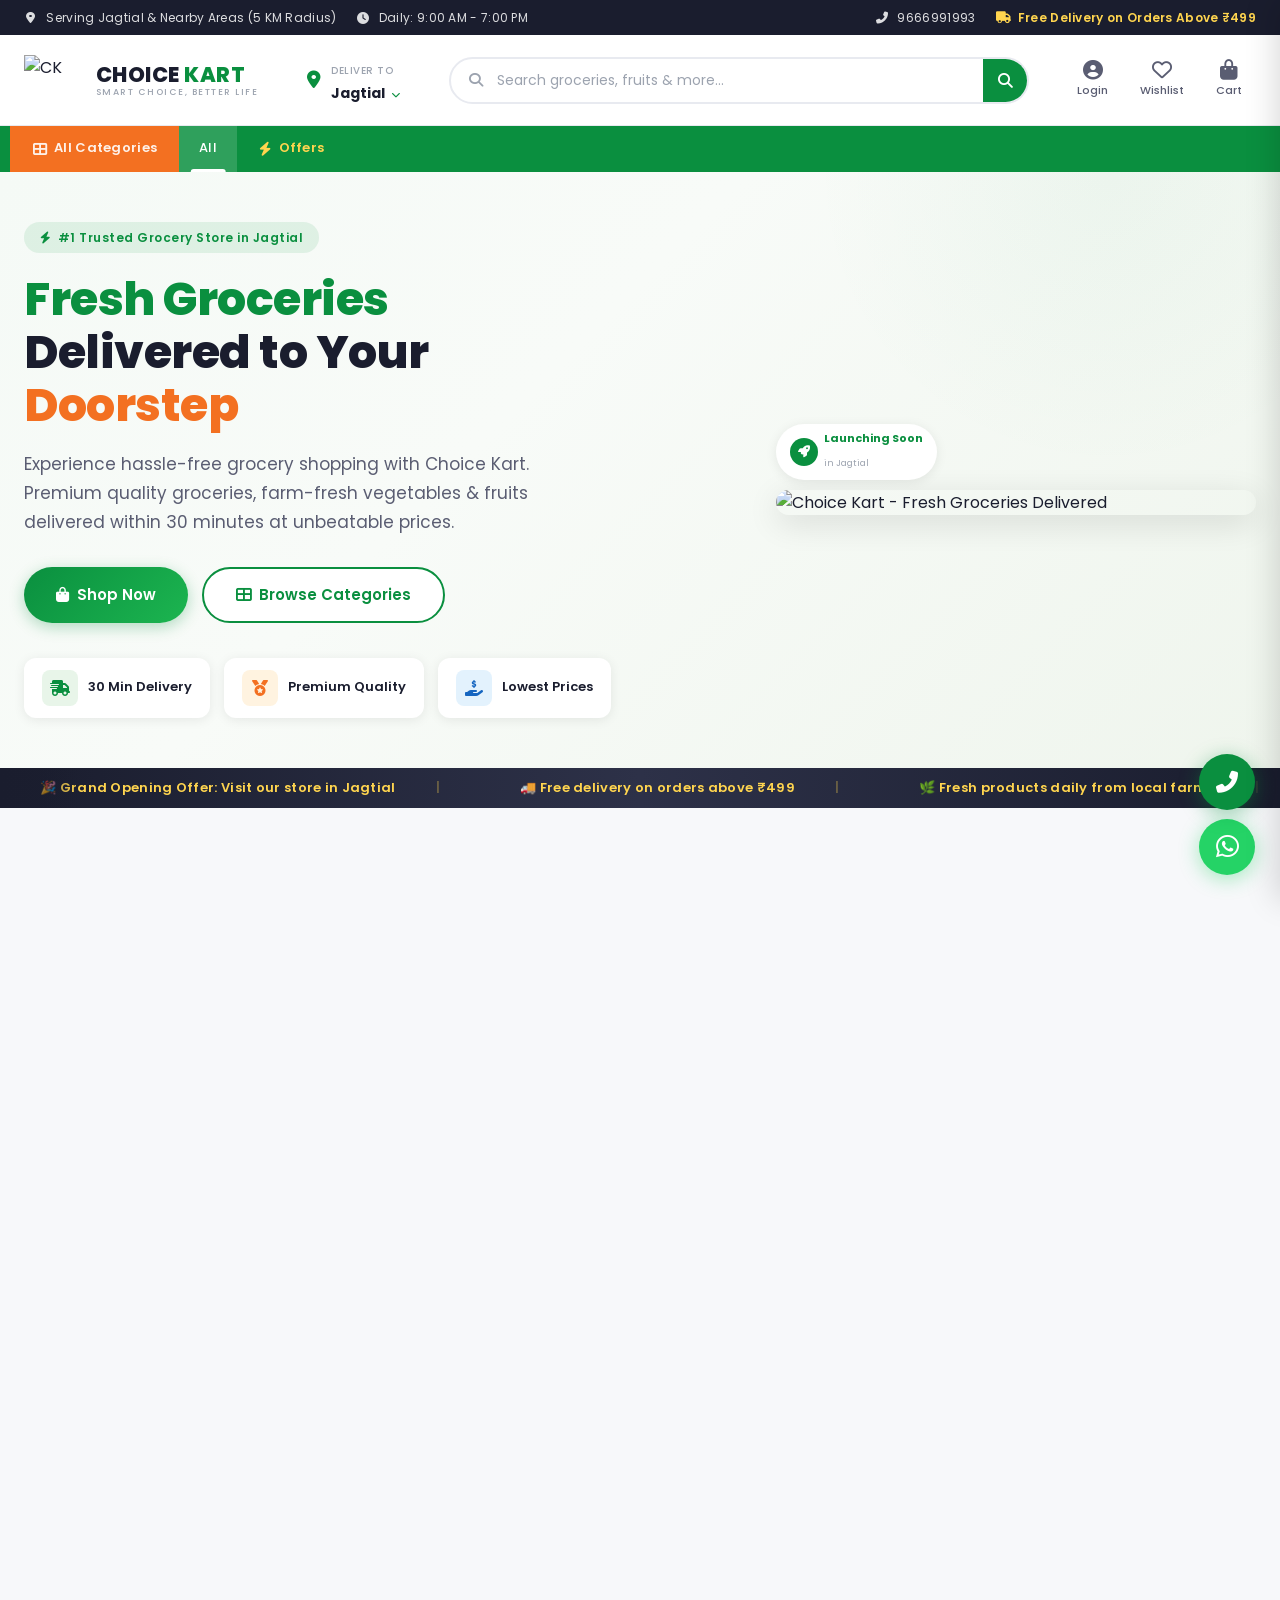
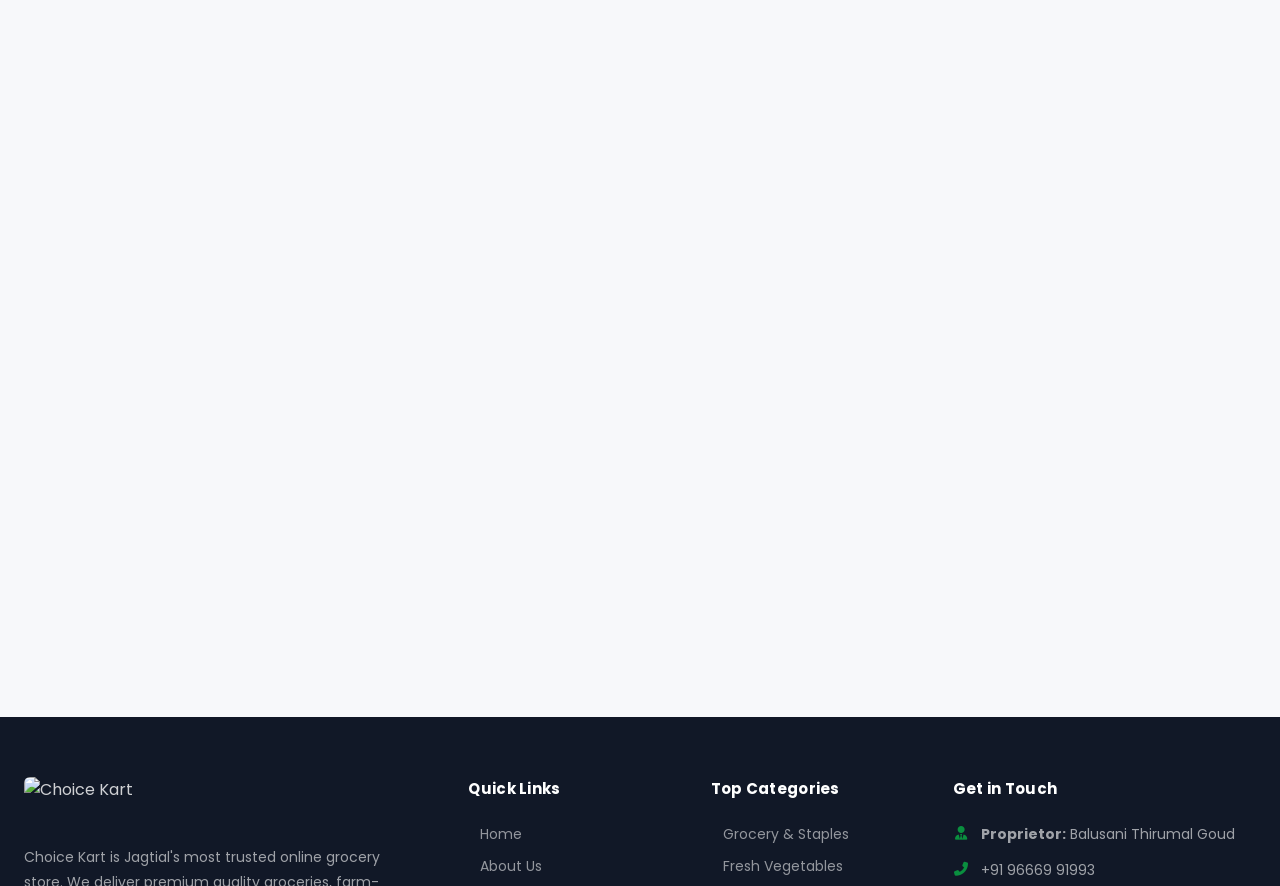
==== index.html @ 6415f3f5 "Add admin dashboard, Supabase backend, and POS billing system - Admin dashboard with login, product/" ====
<!DOCTYPE html>
<html lang="en">
<head>
    <meta charset="UTF-8">
    <meta name="viewport" content="width=device-width, initial-scale=1.0">
    <meta name="description" content="Choice Kart - Your trusted online grocery store in Jagtial. Fresh vegetables, fruits & groceries delivered to your doorstep within 30 minutes. Smart Choice, Better Life.">
    <meta name="keywords" content="Choice Kart, Jagtial grocery delivery, online grocery Jagtial, fresh vegetables Jagtial, fresh fruits delivery, doorstep grocery delivery Telangana">
    <meta name="author" content="Choice Kart - Balusani Thirumal Goud">

    <!-- Open Graph -->
    <meta property="og:title" content="Choice Kart - Smart Choice, Better Life">
    <meta property="og:description" content="Fresh groceries, vegetables & fruits delivered to your doorstep in Jagtial. Best prices guaranteed.">
    <meta property="og:image" content="assets/images/logo.jpeg">
    <meta property="og:type" content="website">

    <title>Choice Kart - Smart Choice, Better Life | Fresh Grocery Delivery in Jagtial</title>

    <!-- Favicon -->
    <link rel="icon" type="image/jpeg" href="assets/images/logo.jpeg">

    <!-- Preconnect for performance -->
    <link rel="preconnect" href="https://fonts.googleapis.com">
    <link rel="preconnect" href="https://fonts.gstatic.com" crossorigin>
    <link rel="preconnect" href="https://cdnjs.cloudflare.com" crossorigin>

    <!-- Font Awesome -->
    <link rel="stylesheet" href="https://cdnjs.cloudflare.com/ajax/libs/font-awesome/6.5.1/css/all.min.css">

    <!-- Google Fonts with font-display swap -->
    <link href="https://fonts.googleapis.com/css2?family=Poppins:wght@300;400;500;600;700;800;900&display=swap" rel="stylesheet">

    <!-- Stylesheet -->
    <link rel="stylesheet" href="css/style.css">
</head>
<body>

    <!-- ===== TOP BAR ===== -->
    <div class="top-bar">
        <div class="container">
            <div class="top-bar-left">
                <span><i class="fas fa-map-marker-alt"></i> Serving Jagtial &amp; Nearby Areas (5 KM Radius)</span>
                <span><i class="fas fa-clock"></i> Daily: 9:00 AM - 7:00 PM</span>
            </div>
            <div class="top-bar-right">
                <a href="tel:9666991993"><i class="fas fa-phone-alt"></i> 9666991993</a>
                <span class="highlight"><i class="fas fa-truck"></i> Free Delivery on Orders Above &#8377;499</span>
            </div>
        </div>
    </div>

    <!-- ===== HEADER ===== -->
    <header class="header">
        <div class="container">
            <a href="index.html" class="logo">
                <img src="assets/images/ck-icon.png" alt="CK" class="ck-icon">
            </a>

            <a href="index.html" class="brand-text">
                <span class="bt-name"><span class="bt-choice">CHOICE</span> <span class="bt-kart">KART</span></span>
                <span class="bt-tag">Smart Choice, Better Life</span>
            </a>

            <div class="deliver-to">
                <i class="fas fa-map-marker-alt"></i>
                <div class="deliver-to-text">
                    <small>Deliver to</small>
                    <strong>Jagtial <i class="fas fa-chevron-down" style="font-size:9px; margin-left:3px;"></i></strong>
                </div>
            </div>

            <form class="search-bar" id="search-form">
                <i class="fas fa-search search-icon-left"></i>
                <input type="text" id="search-input" placeholder="Search groceries, fruits & more...">
                <button type="submit"><i class="fas fa-search"></i></button>
            </form>

            <div class="header-actions">
                <button class="mobile-menu-btn" id="mobile-menu-btn">
                    <i class="fas fa-bars"></i>
                </button>
                <a href="#" class="header-action" onclick="openLoginModal(); return false;">
                    <i class="fas fa-user-circle"></i>
                    <span>Login</span>
                </a>
                <a href="#" class="header-action" onclick="showToast('Wishlist feature coming soon! Stay tuned.'); return false;">
                    <i class="far fa-heart"></i>
                    <span>Wishlist</span>
                </a>
                <a href="#" class="header-action" onclick="openCart(); return false;">
                    <i class="fas fa-shopping-bag"></i>
                    <span class="badge cart-badge" style="display:none;">0</span>
                    <span>Cart</span>
                </a>
            </div>
        </div>
    </header>

    <!-- ===== CATEGORY NAV ===== -->
    <nav class="category-nav">
        <div class="container" id="category-nav-container">
            <a href="#" class="all-categories"><i class="fas fa-th-large"></i> All Categories</a>
            <a href="#" class="active" onclick="filterByCategory('all', this); return false;">All</a>
            <!-- Categories loaded dynamically from Supabase -->
            <a href="#" class="offers-link"><i class="fas fa-bolt"></i> Offers</a>
        </div>
    </nav>

    <!-- ===== HERO BANNER ===== -->
    <section class="hero">
        <div class="container">
            <div class="hero-content">
                <div class="hero-badge">
                    <i class="fas fa-bolt"></i> #1 Trusted Grocery Store in Jagtial
                </div>
                <h1>
                    <span class="text-green">Fresh Groceries</span><br>
                    Delivered to Your<br>
                    <span class="text-orange">Doorstep</span>
                </h1>
                <p>Experience hassle-free grocery shopping with Choice Kart. Premium quality groceries, farm-fresh vegetables &amp; fruits delivered within 30 minutes at unbeatable prices.</p>
                <div class="hero-buttons">
                    <a href="#products-section" class="btn-primary">
                        <i class="fas fa-shopping-bag"></i> Shop Now
                    </a>
                    <a href="#categories-section" class="btn-outline">
                        <i class="fas fa-th-large"></i> Browse Categories
                    </a>
                </div>
                <div class="hero-features">
                    <div class="hero-feature">
                        <div class="feature-icon green"><i class="fas fa-shipping-fast"></i></div>
                        <span>30 Min Delivery</span>
                    </div>
                    <div class="hero-feature">
                        <div class="feature-icon orange"><i class="fas fa-medal"></i></div>
                        <span>Premium Quality</span>
                    </div>
                    <div class="hero-feature">
                        <div class="feature-icon blue"><i class="fas fa-hand-holding-usd"></i></div>
                        <span>Lowest Prices</span>
                    </div>
                </div>
            </div>
            <div class="hero-image">
                <div class="hero-stats">
                    <div class="stat-icon"><i class="fas fa-rocket"></i></div>
                    <div class="stat-text">
                        <strong>Launching Soon</strong>
                        <small>in Jagtial</small>
                    </div>
                </div>
                <img src="assets/images/logo.jpeg" alt="Choice Kart - Fresh Groceries Delivered" loading="lazy" decoding="async">
            </div>
        </div>
    </section>

    <!-- ===== PROMOTIONAL TICKER ===== -->
    <div class="promo-ticker">
        <div class="ticker-content">
            <span>&#127881; Grand Opening Offer: Visit our store in Jagtial</span>
            <span>&#128666; Free delivery on orders above &#8377;499</span>
            <span>&#127807; Fresh products daily from local farms</span>
            <span>&#9889; 30-minute express delivery in Jagtial</span>
            <span>&#127881; Grand Opening Offer: Visit our store in Jagtial</span>
            <span>&#128666; Free delivery on orders above &#8377;499</span>
            <span>&#127807; Fresh products daily from local farms</span>
            <span>&#9889; 30-minute express delivery in Jagtial</span>
        </div>
    </div>

    <!-- ===== TRUST BADGES / STATS ===== -->
    <section class="trust-section fade-in-up">
        <div class="container">
            <div class="trust-badges-grid">
                <div class="trust-badge">
                    <div class="trust-icon green"><i class="fas fa-boxes"></i></div>
                    <div class="counter-value" data-target="1000">0</div>
                    <div class="counter-label">Products Available</div>
                </div>
                <div class="trust-badge">
                    <div class="trust-icon blue"><i class="fas fa-shipping-fast"></i></div>
                    <div class="counter-value" data-target="30" data-suffix=" Min">0</div>
                    <div class="counter-label">Same Day Delivery</div>
                </div>
                <div class="trust-badge">
                    <div class="trust-icon purple"><i class="fas fa-certificate"></i></div>
                    <div class="counter-value" data-target="100" data-suffix="%">0</div>
                    <div class="counter-label">Fresh Guarantee</div>
                </div>
            </div>
        </div>
    </section>

    <!-- ===== OFFERS SECTION ===== -->
    <section class="section fade-in-up">
        <div class="container">
            <div class="section-header">
                <h2><i class="fas fa-fire" style="color:#E53935;"></i> Exclusive Deals &amp; Offers</h2>
                <a href="#" class="view-all">View All Offers <i class="fas fa-arrow-right"></i></a>
            </div>
            <div class="offers-grid">
                <div class="offer-card mega">
                    <span class="offer-label">Limited Time</span>
                    <h3>Mega Sunday Special</h3>
                    <p>Every unit only &#8377;2 on selected fruits &amp; vegetables</p>
                    <div class="offer-value">FLAT &#8377;200 OFF</div>
                    <a href="#" class="offer-btn"><i class="fas fa-shopping-bag"></i> Shop Now</a>
                </div>
                <div class="offer-card savings">
                    <span class="offer-label">Savings Offer</span>
                    <h3>Shop Above &#8377;2,000</h3>
                    <p>Get &#8377;150 instant discount + up to &#8377;100 cashback</p>
                    <div class="offer-value">&#8377;150 OFF</div>
                    <a href="#" class="offer-btn"><i class="fas fa-tag"></i> Use Code: CK150</a>
                </div>
                <div class="offer-card delivery">
                    <span class="offer-label">Free Delivery</span>
                    <h3>Free Doorstep Delivery</h3>
                    <p>On all orders above &#8377;499 within Jagtial city limits</p>
                    <div class="offer-value">&#8377;0 Delivery</div>
                    <a href="#" class="offer-btn"><i class="fas fa-truck"></i> Order Now</a>
                </div>
            </div>
        </div>
    </section>

    <!-- ===== SHOP BY CATEGORY ===== -->
    <section class="section section-white fade-in-up" id="categories-section">
        <div class="container">
            <div class="section-header">
                <h2>Shop by Category</h2>
                <a href="#" class="view-all">View All <i class="fas fa-arrow-right"></i></a>
            </div>
            <div class="categories-grid" id="categories-grid">
                <!-- Categories loaded dynamically from Supabase -->
                <div class="skeleton-card"><div class="skeleton-img"></div><div class="skeleton-line w60"></div></div>
                <div class="skeleton-card"><div class="skeleton-img"></div><div class="skeleton-line w60"></div></div>
                <div class="skeleton-card"><div class="skeleton-img"></div><div class="skeleton-line w60"></div></div>
                <div class="skeleton-card"><div class="skeleton-img"></div><div class="skeleton-line w60"></div></div>
            </div>
        </div>
    </section>

    <!-- ===== PRODUCTS SECTION ===== -->
    <section class="section fade-in-up" id="products-section">
        <div class="container">
            <div class="section-header">
                <h2><i class="fas fa-star" style="color:#FFB300;"></i> Bestsellers &amp; Popular Products</h2>
                <a href="#" class="view-all">View All Products <i class="fas fa-arrow-right"></i></a>
            </div>
            <div class="products-grid" id="products-grid">
                <!-- Loading skeleton shown until JS renders products -->
                <div class="skeleton-card"><div class="skeleton-img"></div><div class="skeleton-line w80"></div><div class="skeleton-line w60"></div><div class="skeleton-line w40"></div><div class="skeleton-btn"></div></div>
                <div class="skeleton-card"><div class="skeleton-img"></div><div class="skeleton-line w80"></div><div class="skeleton-line w60"></div><div class="skeleton-line w40"></div><div class="skeleton-btn"></div></div>
                <div class="skeleton-card"><div class="skeleton-img"></div><div class="skeleton-line w80"></div><div class="skeleton-line w60"></div><div class="skeleton-line w40"></div><div class="skeleton-btn"></div></div>
                <div class="skeleton-card"><div class="skeleton-img"></div><div class="skeleton-line w80"></div><div class="skeleton-line w60"></div><div class="skeleton-line w40"></div><div class="skeleton-btn"></div></div>
                <div class="skeleton-card"><div class="skeleton-img"></div><div class="skeleton-line w80"></div><div class="skeleton-line w60"></div><div class="skeleton-line w40"></div><div class="skeleton-btn"></div></div>
            </div>
        </div>
    </section>

    <!-- ===== WHY CHOOSE US ===== -->
    <section class="section section-white fade-in-up">
        <div class="container">
            <div class="section-header">
                <h2>Why Choose Choice Kart</h2>
            </div>
            <div class="why-us-grid">
                <div class="why-us-card">
                    <div class="why-us-icon green"><i class="fas fa-shopping-cart"></i></div>
                    <h4>Wide Product Range</h4>
                    <p>From daily essentials to premium groceries, find everything you need under one roof. 500+ products across 7 categories.</p>
                </div>
                <div class="why-us-card">
                    <div class="why-us-icon orange"><i class="fas fa-tags"></i></div>
                    <h4>Unbeatable Prices</h4>
                    <p>We guarantee the lowest prices in Jagtial. Save up to 30% compared to local stores with our exclusive daily offers.</p>
                </div>
                <div class="why-us-card">
                    <div class="why-us-icon blue"><i class="fas fa-shield-alt"></i></div>
                    <h4>Freshness Guaranteed</h4>
                    <p>Every product is handpicked and quality-checked. We source directly from farms ensuring maximum freshness.</p>
                </div>
                <div class="why-us-card">
                    <div class="why-us-icon purple"><i class="fas fa-shipping-fast"></i></div>
                    <h4>Express Delivery</h4>
                    <p>Get your groceries delivered within 30 minutes. Reliable doorstep delivery across Jagtial within 5 KM radius.</p>
                </div>
            </div>
        </div>
    </section>

    <!-- ===== TRUSTED BRANDS ===== -->
    <section class="brands-section fade-in-up">
        <div class="container">
            <div class="section-header">
                <h2>Brands You Love &amp; Trust</h2>
            </div>
            <div class="brands-marquee">
                <div class="brands-track">
                    <div class="brand-card"><span class="brand-logo">Aashirvaad</span></div>
                    <div class="brand-card"><span class="brand-logo">Tata</span></div>
                    <div class="brand-card"><span class="brand-logo">Amul</span></div>
                    <div class="brand-card"><span class="brand-logo">Fortune</span></div>
                    <div class="brand-card"><span class="brand-logo">India Gate</span></div>
                    <div class="brand-card"><span class="brand-logo">MDH</span></div>
                    <div class="brand-card"><span class="brand-logo">Everest</span></div>
                    <div class="brand-card"><span class="brand-logo">Surf Excel</span></div>
                    <div class="brand-card"><span class="brand-logo">Haldiram's</span></div>
                    <div class="brand-card"><span class="brand-logo">Maggi</span></div>
                    <div class="brand-card"><span class="brand-logo">Cadbury</span></div>
                    <div class="brand-card"><span class="brand-logo">Lay's</span></div>
                    <div class="brand-card"><span class="brand-logo">Dabur</span></div>
                    <div class="brand-card"><span class="brand-logo">Britannia</span></div>
                    <div class="brand-card"><span class="brand-logo">Saffola</span></div>
                    <div class="brand-card"><span class="brand-logo">Nescafe</span></div>
                    <div class="brand-card"><span class="brand-logo">Bru</span></div>
                    <div class="brand-card"><span class="brand-logo">Vim</span></div>
                    <div class="brand-card"><span class="brand-logo">Heritage</span></div>
                    <div class="brand-card"><span class="brand-logo">Kurkure</span></div>
                    <div class="brand-card"><span class="brand-logo">Coca-Cola</span></div>
                    <div class="brand-card"><span class="brand-logo">Pepsi</span></div>
                    <div class="brand-card"><span class="brand-logo">Bournvita</span></div>
                    <div class="brand-card"><span class="brand-logo">Horlicks</span></div>
                    <div class="brand-card"><span class="brand-logo">Rajdhani</span></div>
                    <div class="brand-card"><span class="brand-logo">Dettol</span></div>
                    <div class="brand-card"><span class="brand-logo">Colgate</span></div>
                    <div class="brand-card"><span class="brand-logo">Harpic</span></div>
                    <div class="brand-card"><span class="brand-logo">Patanjali</span></div>
                    <div class="brand-card"><span class="brand-logo">Kissan</span></div>
                    <!-- Duplicate for seamless scroll -->
                    <div class="brand-card"><span class="brand-logo">Aashirvaad</span></div>
                    <div class="brand-card"><span class="brand-logo">Tata</span></div>
                    <div class="brand-card"><span class="brand-logo">Amul</span></div>
                    <div class="brand-card"><span class="brand-logo">Fortune</span></div>
                    <div class="brand-card"><span class="brand-logo">India Gate</span></div>
                    <div class="brand-card"><span class="brand-logo">MDH</span></div>
                    <div class="brand-card"><span class="brand-logo">Everest</span></div>
                    <div class="brand-card"><span class="brand-logo">Surf Excel</span></div>
                    <div class="brand-card"><span class="brand-logo">Haldiram's</span></div>
                    <div class="brand-card"><span class="brand-logo">Maggi</span></div>
                    <div class="brand-card"><span class="brand-logo">Cadbury</span></div>
                    <div class="brand-card"><span class="brand-logo">Lay's</span></div>
                    <div class="brand-card"><span class="brand-logo">Dabur</span></div>
                    <div class="brand-card"><span class="brand-logo">Britannia</span></div>
                    <div class="brand-card"><span class="brand-logo">Saffola</span></div>
                    <div class="brand-card"><span class="brand-logo">Nescafe</span></div>
                    <div class="brand-card"><span class="brand-logo">Bru</span></div>
                    <div class="brand-card"><span class="brand-logo">Vim</span></div>
                    <div class="brand-card"><span class="brand-logo">Heritage</span></div>
                    <div class="brand-card"><span class="brand-logo">Kurkure</span></div>
                </div>
            </div>
        </div>
    </section>

    <!-- ===== DOWNLOAD APP SECTION ===== -->
    <section class="app-section fade-in-up">
        <div class="container">
            <div class="app-content">
                <div class="app-badge">
                    <i class="fas fa-mobile-alt"></i> Mobile App
                </div>
                <h2>The Choice Kart App is Coming Soon</h2>
                <p>We're building something amazing. Get exclusive app-only deals, lightning-fast ordering, real-time delivery tracking, and a seamless grocery shopping experience right from your pocket.</p>
                <ul class="app-features">
                    <li><i class="fas fa-check-circle"></i> Exclusive app-only discounts &amp; flash deals</li>
                    <li><i class="fas fa-check-circle"></i> Real-time order tracking with live updates</li>
                    <li><i class="fas fa-check-circle"></i> One-tap reorder from your purchase history</li>
                    <li><i class="fas fa-check-circle"></i> Personalized recommendations just for you</li>
                    <li><i class="fas fa-check-circle"></i> Secure payments with multiple options</li>
                </ul>
                <div class="app-buttons">
                    <div class="app-btn">
                        <i class="fab fa-google-play" style="color:#0A8F3F;"></i>
                        <div class="btn-label">
                            <small>GET IT ON</small>
                            <strong>Google Play</strong>
                        </div>
                        <span class="coming-soon-tag">Coming Soon</span>
                    </div>
                    <div class="app-btn">
                        <i class="fab fa-apple" style="color:#1A1D2E;"></i>
                        <div class="btn-label">
                            <small>Download on the</small>
                            <strong>App Store</strong>
                        </div>
                        <span class="coming-soon-tag">Coming Soon</span>
                    </div>
                </div>
            </div>
            <div class="app-image">
                <!-- Android Phone Mockup -->
                <div class="phone-wrapper">
                    <div class="phone-mockup android">
                        <div class="phone-notch"></div>
                        <div class="phone-screen">
                            <div class="mini-app-header">
                                <img src="assets/images/logo.jpeg" alt="CK" class="mini-logo" loading="lazy" decoding="async">
                                <span>Choice Kart</span>
                            </div>
                            <div class="mini-search"><i class="fas fa-search"></i> Search groceries...</div>
                            <div class="mini-categories">
                                <div class="mini-cat">
                                    <div class="mini-cat-circle"><img src="assets/images/products/flour/aashirvaad-whole-wheat-atta.jpg" alt="" loading="lazy" decoding="async"></div>
                                    <span>Grocery</span>
                                </div>
                                <div class="mini-cat">
                                    <div class="mini-cat-circle"><img src="assets/images/downloads/Fresh Tomato - Hybrid, Organically Grown.jpg" alt="" loading="lazy" decoding="async"></div>
                                    <span>Veggies</span>
                                </div>
                                <div class="mini-cat">
                                    <div class="mini-cat-circle"><img src="assets/images/downloads/Apple - Shimla, Premium.jpg" alt="" loading="lazy" decoding="async"></div>
                                    <span>Fruits</span>
                                </div>
                                <div class="mini-cat">
                                    <div class="mini-cat-circle"><img src="assets/images/downloads/Amul Taaza Toned Fresh Milk.jpg" alt="" loading="lazy" decoding="async"></div>
                                    <span>Dairy</span>
                                </div>
                            </div>
                            <div class="mini-banner">
                                <h4>Fresh Groceries Delivered!</h4>
                                <p>30 min delivery in Jagtial</p>
                            </div>
                            <div class="mini-products">
                                <div class="mini-product">
                                    <div class="mini-product-img"><img src="assets/images/downloads/India Gate Basmati Rice - Super.jpg" alt="" loading="lazy" decoding="async"></div>
                                    <div class="mini-product-name">Basmati Rice</div>
                                    <div class="mini-product-price">&#8377;899</div>
                                    <div class="mini-product-btn">Add</div>
                                </div>
                                <div class="mini-product">
                                    <div class="mini-product-img"><img src="assets/images/downloads/Fortune Sunlite Refined Sunflower Oil.jpg" alt="" loading="lazy" decoding="async"></div>
                                    <div class="mini-product-name">Sunflower Oil</div>
                                    <div class="mini-product-price">&#8377;176</div>
                                    <div class="mini-product-btn">Add</div>
                                </div>
                                <div class="mini-product">
                                    <div class="mini-product-img"><img src="assets/images/downloads/Tata Salt - Iodised.jpg" alt="" loading="lazy" decoding="async"></div>
                                    <div class="mini-product-name">Tata Salt</div>
                                    <div class="mini-product-price">&#8377;20</div>
                                    <div class="mini-product-btn">Add</div>
                                </div>
                                <div class="mini-product">
                                    <div class="mini-product-img"><img src="assets/images/downloads/Fresh Banana - Robusta.jpg" alt="" loading="lazy" decoding="async"></div>
                                    <div class="mini-product-name">Fresh Banana</div>
                                    <div class="mini-product-price">&#8377;49</div>
                                    <div class="mini-product-btn">Add</div>
                                </div>
                            </div>
                            <div class="mini-bottom-bar">
                                <i class="fas fa-home active-icon"></i>
                                <i class="fas fa-th-large"></i>
                                <i class="fas fa-shopping-cart"></i>
                                <i class="fas fa-heart"></i>
                                <i class="fas fa-user"></i>
                            </div>
                        </div>
                    </div>
                    <div class="phone-label"><i class="fab fa-android"></i> Android</div>
                </div>

                <!-- iOS Phone Mockup -->
                <div class="phone-wrapper">
                    <div class="phone-mockup ios">
                        <div class="phone-notch dynamic-island"></div>
                        <div class="phone-screen">
                            <div class="mini-app-header" style="padding-top:32px;">
                                <img src="assets/images/logo.jpeg" alt="CK" class="mini-logo" loading="lazy" decoding="async">
                                <span>Choice Kart</span>
                            </div>
                            <div class="mini-search"><i class="fas fa-search"></i> Search for atta, dal...</div>
                            <div class="mini-banner" style="background: linear-gradient(135deg, #FFF3E0, #FFE0B2);">
                                <h4 style="color: #E65100;">Mega Sunday Offer!</h4>
                                <p>Flat &#8377;200 OFF on first order</p>
                            </div>
                            <div class="mini-categories">
                                <div class="mini-cat">
                                    <div class="mini-cat-circle"><img src="assets/images/downloads/Amul Pasteurised Butter.jpg" alt="" loading="lazy" decoding="async"></div>
                                    <span>Dairy</span>
                                </div>
                                <div class="mini-cat">
                                    <div class="mini-cat-circle"><img src="assets/images/downloads/Lay's Potato Chips - Classic Salted.jpg" alt="" loading="lazy" decoding="async"></div>
                                    <span>Snacks</span>
                                </div>
                                <div class="mini-cat">
                                    <div class="mini-cat-circle"><img src="assets/images/downloads/Bru Instant Coffee.jpg" alt="" loading="lazy" decoding="async"></div>
                                    <span>Drinks</span>
                                </div>
                                <div class="mini-cat">
                                    <div class="mini-cat-circle"><img src="assets/images/downloads/Surf Excel Matic Top Load Detergent.jpg" alt="" loading="lazy" decoding="async"></div>
                                    <span>Home</span>
                                </div>
                            </div>
                            <div class="mini-products">
                                <div class="mini-product">
                                    <div class="mini-product-img"><img src="assets/images/downloads/Amul Pasteurised Butter.jpg" alt="" loading="lazy" decoding="async"></div>
                                    <div class="mini-product-name">Amul Butter</div>
                                    <div class="mini-product-price">&#8377;56</div>
                                    <div class="mini-product-btn">Add</div>
                                </div>
                                <div class="mini-product">
                                    <div class="mini-product-img"><img src="assets/images/downloads/Tata Tea Premium - Rich & Aromatic.jpg" alt="" loading="lazy" decoding="async"></div>
                                    <div class="mini-product-name">Tata Tea</div>
                                    <div class="mini-product-price">&#8377;129</div>
                                    <div class="mini-product-btn">Add</div>
                                </div>
                                <div class="mini-product">
                                    <div class="mini-product-img"><img src="assets/images/downloads/Pomegranate - Fresh & Juicy.jpg" alt="" loading="lazy" decoding="async"></div>
                                    <div class="mini-product-name">Pomegranate</div>
                                    <div class="mini-product-price">&#8377;160</div>
                                    <div class="mini-product-btn">Add</div>
                                </div>
                                <div class="mini-product">
                                    <div class="mini-product-img"><img src="assets/images/downloads/Vim Dishwash Liquid Gel - Lemon.jpg" alt="" loading="lazy" decoding="async"></div>
                                    <div class="mini-product-name">Vim Liquid</div>
                                    <div class="mini-product-price">&#8377;95</div>
                                    <div class="mini-product-btn">Add</div>
                                </div>
                            </div>
                            <div class="mini-bottom-bar">
                                <i class="fas fa-home active-icon"></i>
                                <i class="fas fa-th-large"></i>
                                <i class="fas fa-shopping-bag"></i>
                                <i class="far fa-heart"></i>
                                <i class="fas fa-user-circle"></i>
                            </div>
                        </div>
                    </div>
                    <div class="phone-label"><i class="fab fa-apple"></i> iOS</div>
                </div>
            </div>
        </div>
    </section>

    <!-- ===== FOOTER ===== -->
    <footer class="footer">
        <div class="container">
            <div class="footer-grid">
                <!-- About -->
                <div class="footer-about">
                    <img src="assets/images/logo.jpeg" alt="Choice Kart" loading="lazy" decoding="async">
                    <p>Choice Kart is Jagtial's most trusted online grocery store. We deliver premium quality groceries, farm-fresh vegetables, and seasonal fruits at the most affordable prices with lightning-fast doorstep delivery.</p>
                    <p class="tagline">Smart Choice, Better Life &trade;</p>
                    <div class="footer-social">
                        <a href="#" title="Facebook"><i class="fab fa-facebook-f"></i></a>
                        <a href="#" title="Instagram"><i class="fab fa-instagram"></i></a>
                        <a href="#" title="YouTube"><i class="fab fa-youtube"></i></a>
                        <a href="https://wa.me/919666991993" title="WhatsApp"><i class="fab fa-whatsapp"></i></a>
                        <a href="#" title="Twitter"><i class="fab fa-x-twitter"></i></a>
                    </div>
                </div>

                <!-- Quick Links -->
                <div>
                    <h4>Quick Links</h4>
                    <ul class="footer-links">
                        <li><a href="#">Home</a></li>
                        <li><a href="#">About Us</a></li>
                        <li><a href="#">All Products</a></li>
                        <li><a href="#">Today's Offers</a></li>
                        <li><a href="#">Contact Us</a></li>
                        <li><a href="#">Privacy Policy</a></li>
                        <li><a href="#">Terms &amp; Conditions</a></li>
                    </ul>
                </div>

                <!-- Categories -->
                <div>
                    <h4>Top Categories</h4>
                    <ul class="footer-links">
                        <li><a href="#">Grocery &amp; Staples</a></li>
                        <li><a href="#">Fresh Vegetables</a></li>
                        <li><a href="#">Fresh Fruits</a></li>
                        <li><a href="#">Dairy Products</a></li>
                        <li><a href="#">Snacks &amp; Munchies</a></li>
                        <li><a href="#">Tea, Coffee &amp; Beverages</a></li>
                        <li><a href="#">Household Essentials</a></li>
                    </ul>
                </div>

                <!-- Contact -->
                <div>
                    <h4>Get in Touch</h4>
                    <ul class="footer-contact">
                        <li>
                            <i class="fas fa-user-tie"></i>
                            <span><strong>Proprietor:</strong> Balusani Thirumal Goud</span>
                        </li>
                        <li>
                            <i class="fas fa-phone-alt"></i>
                            <span><a href="tel:9666991993" style="color:rgba(255,255,255,0.6);">+91 96669 91993</a></span>
                        </li>
                        <li>
                            <i class="fas fa-map-marker-alt"></i>
                            <span>Jagtial, Telangana 505327, India</span>
                        </li>
                        <li>
                            <i class="fas fa-clock"></i>
                            <span>Delivery Hours: 9:00 AM - 7:00 PM (Daily)</span>
                        </li>
                        <li>
                            <i class="fas fa-route"></i>
                            <span>Delivery Coverage: 0 - 5 KM Radius</span>
                        </li>
                    </ul>
                    <h4 style="margin-top:20px;">We Accept</h4>
                    <div class="payment-methods">
                        <span class="payment-chip"><i class="fas fa-mobile-alt"></i> UPI</span>
                        <span class="payment-chip">PhonePe</span>
                        <span class="payment-chip">Google Pay</span>
                        <span class="payment-chip">Paytm</span>
                        <span class="payment-chip"><i class="fas fa-credit-card"></i> Cards</span>
                        <span class="payment-chip"><i class="fas fa-money-bill-wave"></i> COD</span>
                    </div>
                </div>
            </div>

            <!-- Footer Bottom -->
            <div class="footer-bottom">
                <p>&copy; 2026 Choice Kart. All Rights Reserved. | Your Trust, Our Promise.</p>
                <div class="footer-bottom-links">
                    <a href="#">Privacy Policy</a>
                    <a href="#">Terms of Service</a>
                    <a href="#">Refund Policy</a>
                </div>
            </div>
        </div>
    </footer>

    <!-- ===== CART SIDEBAR ===== -->
    <div class="cart-overlay" id="cart-overlay"></div>
    <div class="cart-sidebar" id="cart-sidebar">
        <div class="cart-header">
            <h3><i class="fas fa-shopping-bag"></i> My Cart (<span class="cart-badge" id="cart-count">0</span> items)</h3>
            <button class="cart-close" onclick="closeCart()">&times;</button>
        </div>
        <div class="cart-items" id="cart-items"></div>
        <div class="cart-empty" id="cart-empty">
            <i class="fas fa-shopping-bag"></i>
            <p style="font-weight:600; color:#5A5D72; font-size:17px; margin-bottom:6px;">Your cart is empty</p>
            <p style="font-size:13px; color:#9CA3AF; margin-bottom:20px;">Browse our fresh groceries and add your favorite items.</p>
            <button class="cart-empty-btn continue-btn" onclick="closeCart(); document.getElementById('products-section').scrollIntoView({behavior:'smooth'});">
                <i class="fas fa-shopping-basket"></i> Continue Shopping
            </button>
            <button class="cart-empty-btn bestseller-btn" onclick="closeCart(); document.getElementById('products-section').scrollIntoView({behavior:'smooth'});">
                <i class="fas fa-star"></i> View Best Sellers
            </button>
            <div class="cart-empty-products" id="cart-empty-products"></div>
        </div>
        <div class="cart-footer" id="cart-footer" style="display:none;">
            <div class="cart-summary">
                <div class="cart-summary-row">
                    <span>Subtotal</span>
                    <span class="cart-total-amount">&#8377;0</span>
                </div>
                <div class="cart-summary-row">
                    <span>You Save</span>
                    <span id="cart-savings" style="color:#0A8F3F; font-weight:600;">&#8377;0</span>
                </div>
                <div class="cart-summary-row">
                    <span>Delivery</span>
                    <span style="color:#0A8F3F; font-weight:600;">FREE</span>
                </div>
                <div class="cart-summary-row total">
                    <span>Total Amount</span>
                    <span class="cart-total-amount">&#8377;0</span>
                </div>
            </div>
            <button class="checkout-btn" onclick="showToast('Checkout coming soon! Contact Choice Kart by Varnika Group Pvt Ltd at 9666991993')">
                <i class="fas fa-lock"></i> Proceed to Checkout
            </button>
        </div>
    </div>

    <!-- ===== FLOATING BUTTONS ===== -->
    <a href="https://wa.me/919666991993?text=Hi%20Choice%20Kart!%20I'd%20like%20to%20place%20an%20order%20for%20grocery%20delivery%20in%20Jagtial." class="whatsapp-float" target="_blank" title="Order on WhatsApp">
        <i class="fab fa-whatsapp"></i>
    </a>
    <a href="tel:9666991993" class="call-float" title="Call Us: 9666991993">
        <i class="fas fa-phone-alt"></i>
    </a>
    <button class="scroll-top" id="scroll-top" title="Back to Top">
        <i class="fas fa-arrow-up"></i>
    </button>

    <!-- ===== LOGIN MODAL ===== -->
    <div class="modal-overlay" id="login-overlay" onclick="closeLoginModal()"></div>
    <div class="login-modal" id="login-modal">
        <button class="modal-close" onclick="closeLoginModal()">&times;</button>
        <div class="modal-logo">
            <img src="assets/images/logo.jpeg" alt="Choice Kart" loading="lazy" decoding="async">
        </div>
        <h3>Welcome to Choice Kart</h3>
        <p class="modal-tagline">Fast, Fresh &amp; Affordable Grocery Shopping</p>
        <p class="modal-subtitle">Login &amp; Account features are launching soon!</p>
        <div class="modal-features">
            <div class="modal-feature">
                <i class="fas fa-mobile-alt"></i>
                <span>OTP Login via Phone</span>
                <span class="coming-tag">Coming Soon</span>
            </div>
            <div class="modal-feature">
                <i class="fas fa-shopping-bag"></i>
                <span>Order History &amp; Tracking</span>
                <span class="coming-tag">Coming Soon</span>
            </div>
            <div class="modal-feature">
                <i class="fas fa-heart"></i>
                <span>Wishlist &amp; Saved Items</span>
                <span class="coming-tag">Coming Soon</span>
            </div>
            <div class="modal-feature">
                <i class="fas fa-gift"></i>
                <span>Rewards &amp; Coupons</span>
                <span class="coming-tag">Coming Soon</span>
            </div>
        </div>
        <div class="modal-divider"><span>Order Now Via</span></div>
        <div class="modal-actions">
            <a href="https://wa.me/919666991993?text=Hi%20Choice%20Kart!%20I'd%20like%20to%20place%20an%20order." class="modal-btn whatsapp-btn" target="_blank">
                <i class="fab fa-whatsapp"></i> WhatsApp Order
            </a>
            <a href="tel:9666991993" class="modal-btn call-btn">
                <i class="fas fa-phone-alt"></i> Call: 9666991993
            </a>
        </div>
        <p class="modal-footer-text">Choice Kart by Varnika Group Pvt Ltd</p>
    </div>

    <!-- Supabase -->
    <script src="https://cdn.jsdelivr.net/npm/@supabase/supabase-js@2/dist/umd/supabase.js"></script>
    <script>
        // CDN exports global `supabase` with createClient — create client as `db`
        const db = supabase.createClient(
            'https://hxfivwycxvjifrznqpqy.supabase.co',
            'eyJhbGciOiJIUzI1NiIsInR5cCI6IkpXVCJ9.eyJpc3MiOiJzdXBhYmFzZSIsInJlZiI6Imh4Zml2d3ljeHZqaWZyem5xcHF5Iiwicm9sZSI6ImFub24iLCJpYXQiOjE3ODUyNTIzMDYsImV4cCI6MjEwMDgyODMwNn0.eYUsyopbxij-ETe3wNa001A1K3fiMIwIUjI-oE-4YcU'
        );
    </script>
    <!-- JavaScript -->
    <script src="js/main.js"></script>

</body>
</html>
---- css/style.css ----
/* ===== RESET & BASE ===== */
* {
    margin: 0;
    padding: 0;
    box-sizing: border-box;
}

:root {
    --primary: #0A8F3F;
    --primary-dark: #067A32;
    --primary-light: #E8F5E9;
    --primary-gradient: linear-gradient(135deg, #0A8F3F 0%, #1CB550 100%);
    --accent: #F37021;
    --accent-dark: #D4601A;
    --accent-light: #FFF3E0;
    --bg: #F7F8FA;
    --bg-white: #FFFFFF;
    --surface: #FFFFFF;
    --text-primary: #1A1D2E;
    --text-secondary: #5A5D72;
    --text-muted: #9CA3AF;
    --border: #E8EAF0;
    --shadow-sm: 0 1px 3px rgba(0,0,0,0.06);
    --shadow: 0 2px 12px rgba(0,0,0,0.08);
    --shadow-md: 0 4px 20px rgba(0,0,0,0.1);
    --shadow-lg: 0 8px 32px rgba(0,0,0,0.12);
    --shadow-hover: 0 8px 30px rgba(0,0,0,0.15);
    --radius: 8px;
    --radius-md: 12px;
    --radius-lg: 16px;
    --radius-xl: 20px;
    --radius-full: 9999px;
    --transition: all 0.3s cubic-bezier(0.4, 0, 0.2, 1);
}

html {
    scroll-behavior: smooth;
    -webkit-tap-highlight-color: transparent;
}

body {
    font-family: 'Poppins', -apple-system, BlinkMacSystemFont, 'Segoe UI', Roboto, sans-serif;
    background: var(--bg);
    color: var(--text-primary);
    line-height: 1.6;
    -webkit-font-smoothing: antialiased;
    overflow-x: hidden;
}

/* Premium: cursor pointer on all clickable elements */
a, button, [onclick], .category-card, .offer-card, .brand-card,
.product-wishlist, .add-to-cart-btn, .qty-controls button,
.header-action, .mobile-menu-btn, .scroll-top, .modal-close,
.cart-close, .cart-empty-btn, .checkout-btn, .app-btn,
.whatsapp-float, .call-float, .modal-btn, .offer-btn,
.cep-add, .deliver-to {
    cursor: pointer;
}

/* Premium: user-select none on buttons and nav */
button, .category-nav a, .btn-primary, .btn-outline,
.add-to-cart-btn, .qty-controls button, .header-action,
.app-btn, .modal-btn, .checkout-btn, .cart-empty-btn,
.offer-btn, .scroll-top, .mobile-menu-btn {
    -webkit-user-select: none;
    -moz-user-select: none;
    -ms-user-select: none;
    user-select: none;
}

/* Premium: Focus styles for accessibility */
.search-bar input:focus {
    outline: none;
}

button:focus-visible,
a:focus-visible,
.search-bar input:focus-visible {
    outline: 2px solid var(--primary);
    outline-offset: 2px;
}

.search-bar:focus-within input {
    outline: none;
}

a {
    text-decoration: none;
    color: inherit;
}

ul { list-style: none; }

img {
    max-width: 100%;
    height: auto;
    display: block;
}

button {
    font-family: inherit;
}

.container {
    max-width: 1320px;
    margin: 0 auto;
    padding: 0 24px;
}

/* ===== TOP BAR ===== */
.top-bar {
    background: var(--text-primary);
    color: rgba(255,255,255,0.85);
    padding: 8px 0;
    font-size: 12px;
    font-weight: 400;
    letter-spacing: 0.3px;
}

.top-bar .container {
    display: flex;
    justify-content: space-between;
    align-items: center;
}

.top-bar-left, .top-bar-right {
    display: flex;
    align-items: center;
    gap: 20px;
}

.top-bar a {
    color: rgba(255,255,255,0.85);
    transition: var(--transition);
}

.top-bar a:hover { color: #fff; }

.top-bar i { margin-right: 5px; }

.top-bar .highlight {
    color: #FFD54F;
    font-weight: 600;
}

/* ===== HEADER ===== */
.header {
    background: var(--bg-white);
    box-shadow: 0 1px 0 var(--border);
    position: sticky;
    top: 0;
    z-index: 1000;
    transition: box-shadow 0.3s;
}

.header.scrolled {
    box-shadow: var(--shadow-md);
}

.header .container {
    display: flex;
    align-items: center;
    justify-content: space-between;
    padding: 12px 24px;
    gap: 24px;
}

.logo {
    flex-shrink: 0;
}

.ck-icon {
    height: 50px;
    width: auto;
}

/* CHOICE KART text */
.brand-text {
    flex-shrink: 0;
    display: flex;
    flex-direction: column;
    line-height: 1.15;
    text-decoration: none;
}

.bt-name {
    font-size: 21px;
    font-weight: 800;
    letter-spacing: 0.5px;
}

.bt-choice { color: #1A1D2E; }
.bt-kart { color: #0A8F3F; }

.bt-tag {
    font-size: 9px;
    color: var(--text-muted);
    letter-spacing: 1.5px;
    text-transform: uppercase;
    font-weight: 500;
}

/* Deliver To */
.deliver-to {
    display: flex;
    align-items: center;
    gap: 10px;
    cursor: pointer;
    padding: 8px 14px;
    border-radius: var(--radius);
    transition: var(--transition);
    flex-shrink: 0;
    border: 1px solid transparent;
}

.deliver-to:hover {
    background: var(--primary-light);
    border-color: var(--border);
}

.deliver-to i {
    font-size: 18px;
    color: var(--primary);
}

.deliver-to-text small {
    font-size: 10px;
    color: var(--text-muted);
    text-transform: uppercase;
    letter-spacing: 0.5px;
    font-weight: 500;
}

.deliver-to-text strong {
    display: block;
    font-size: 14px;
    color: var(--text-primary);
}

/* Search Bar */
.search-bar {
    flex: 1;
    max-width: 580px;
    display: flex;
    border: 2px solid var(--border);
    border-radius: var(--radius-full);
    overflow: hidden;
    transition: var(--transition);
}

.search-bar:focus-within {
    border-color: var(--primary);
    box-shadow: 0 0 0 3px rgba(10,143,63,0.1);
}

.search-icon-left {
    display: flex;
    align-items: center;
    padding-left: 18px;
    color: var(--text-muted);
    font-size: 14px;
    pointer-events: none;
}

.search-bar input {
    flex: 1;
    padding: 11px 14px;
    border: none;
    outline: none;
    font-size: 14px;
    font-family: inherit;
    color: var(--text-primary);
    background: transparent;
}

.search-bar input::placeholder {
    color: var(--text-muted);
}

.search-bar button {
    background: var(--primary);
    color: white;
    border: none;
    width: 44px;
    min-width: 44px;
    padding: 0;
    cursor: pointer;
    font-size: 15px;
    transition: var(--transition);
    display: flex;
    align-items: center;
    justify-content: center;
}

.search-bar button:hover {
    background: var(--primary-dark);
}

/* Header Actions */
.header-actions {
    display: flex;
    align-items: center;
    gap: 4px;
    flex-shrink: 0;
}

.header-action {
    display: flex;
    flex-direction: column;
    align-items: center;
    padding: 8px 14px;
    border-radius: var(--radius);
    cursor: pointer;
    transition: var(--transition);
    position: relative;
    font-size: 11px;
    color: var(--text-secondary);
    background: none;
    border: none;
    font-family: inherit;
    font-weight: 500;
}

.header-action:hover {
    background: var(--primary-light);
    color: var(--primary);
}

.header-action i {
    font-size: 20px;
    margin-bottom: 2px;
}

.header-action .badge {
    position: absolute;
    top: 2px;
    right: 8px;
    background: var(--accent);
    color: white;
    font-size: 10px;
    font-weight: 700;
    min-width: 18px;
    height: 18px;
    border-radius: var(--radius-full);
    display: flex;
    align-items: center;
    justify-content: center;
    padding: 0 4px;
}

/* ===== CATEGORY NAV ===== */
.category-nav {
    background: var(--primary);
    overflow-x: auto;
    scrollbar-width: none;
}

.category-nav::-webkit-scrollbar { display: none; }

.category-nav .container {
    display: flex;
    align-items: center;
    padding-left: 10px;
    padding-right: 10px;
}

.category-nav a {
    color: rgba(255,255,255,0.9);
    padding: 13px 20px;
    font-size: 13px;
    font-weight: 500;
    white-space: nowrap;
    transition: var(--transition);
    display: flex;
    align-items: center;
    gap: 6px;
    position: relative;
    letter-spacing: 0.2px;
}

.category-nav a:hover,
.category-nav a.active {
    background: rgba(255,255,255,0.15);
    color: white;
}

.category-nav a.active::after {
    content: '';
    position: absolute;
    bottom: 0;
    left: 50%;
    transform: translateX(-50%);
    width: 60%;
    height: 3px;
    background: white;
    border-radius: 3px 3px 0 0;
}

.category-nav a.all-categories {
    background: var(--accent);
    font-weight: 600;
    padding: 13px 22px;
    letter-spacing: 0.3px;
}

.category-nav a.all-categories:hover {
    background: var(--accent-dark);
}

.category-nav a.offers-link {
    color: #FFD54F;
    font-weight: 600;
}

/* ===== HERO BANNER ===== */
.hero {
    background: linear-gradient(135deg, #F5FAF6 0%, #F8FBF8 40%, #EFF5ED 100%);
    padding: 50px 0;
    position: relative;
    overflow: hidden;
}

.hero::before {
    content: '';
    position: absolute;
    top: -50%;
    right: -10%;
    width: 600px;
    height: 600px;
    background: radial-gradient(circle, rgba(10,143,63,0.04) 0%, transparent 70%);
    border-radius: 50%;
}

.hero .container {
    display: flex;
    align-items: center;
    justify-content: space-between;
    gap: 50px;
    position: relative;
    z-index: 1;
}

.hero-content {
    flex: 1;
    max-width: 560px;
}

.hero-badge {
    display: inline-flex;
    align-items: center;
    gap: 6px;
    background: rgba(10,143,63,0.1);
    color: var(--primary);
    padding: 6px 16px;
    border-radius: var(--radius-full);
    font-size: 12px;
    font-weight: 600;
    margin-bottom: 20px;
    letter-spacing: 0.5px;
}

.hero-content h1 {
    font-size: 46px;
    font-weight: 800;
    color: var(--text-primary);
    line-height: 1.15;
    margin-bottom: 18px;
    letter-spacing: -0.5px;
}

.hero-content h1 .text-green { color: var(--primary); }
.hero-content h1 .text-orange { color: var(--accent); }

.hero-content p {
    font-size: 17px;
    color: var(--text-secondary);
    margin-bottom: 30px;
    line-height: 1.7;
}

.hero-buttons {
    display: flex;
    gap: 14px;
    margin-bottom: 35px;
}

.btn-primary {
    display: inline-flex;
    align-items: center;
    gap: 8px;
    background: var(--primary-gradient);
    color: white;
    padding: 14px 32px;
    border-radius: var(--radius-full);
    font-size: 15px;
    font-weight: 600;
    transition: var(--transition);
    box-shadow: 0 4px 15px rgba(10,143,63,0.3);
    border: none;
    cursor: pointer;
}

.btn-primary:hover {
    transform: translateY(-2px);
    box-shadow: 0 6px 25px rgba(10,143,63,0.4);
}

.btn-outline {
    display: inline-flex;
    align-items: center;
    gap: 8px;
    background: white;
    color: var(--primary);
    padding: 14px 32px;
    border-radius: var(--radius-full);
    font-size: 15px;
    font-weight: 600;
    transition: var(--transition);
    border: 2px solid var(--primary);
    cursor: pointer;
}

.btn-outline:hover {
    background: var(--primary-light);
    transform: translateY(-2px);
}

.hero-features {
    display: flex;
    gap: 14px;
    flex-wrap: nowrap;
}

.hero-feature {
    display: flex;
    align-items: center;
    gap: 10px;
    background: white;
    padding: 12px 18px;
    border-radius: var(--radius-md);
    box-shadow: var(--shadow);
    font-size: 13px;
    font-weight: 600;
    color: var(--text-primary);
    min-height: 52px;
    white-space: nowrap;
}

.hero-feature .feature-icon {
    width: 36px;
    height: 36px;
    min-width: 36px;
    border-radius: var(--radius);
    display: flex;
    align-items: center;
    justify-content: center;
    font-size: 16px;
    flex-shrink: 0;
}

.feature-icon.green { background: var(--primary-light); color: var(--primary); }
.feature-icon.orange { background: var(--accent-light); color: var(--accent); }
.feature-icon.blue { background: #E3F2FD; color: #1565C0; }

.hero-image {
    flex: 0 0 480px;
    position: relative;
}

.hero-image img {
    width: 100%;
    border-radius: var(--radius-xl);
    box-shadow: var(--shadow-lg);
}

.hero-image .hero-stats {
    display: inline-flex;
    align-items: center;
    gap: 6px;
    background: white;
    padding: 6px 14px;
    border-radius: var(--radius-full);
    box-shadow: var(--shadow);
    margin-bottom: 10px;
}

.hero-stats .stat-icon {
    width: 28px;
    height: 28px;
    background: var(--primary);
    border-radius: 50%;
    display: flex;
    align-items: center;
    justify-content: center;
    color: white;
    font-size: 12px;
    flex-shrink: 0;
}

.hero-stats .stat-text strong {
    display: block;
    font-size: 11px;
    font-weight: 700;
    color: var(--primary);
    white-space: nowrap;
}

.hero-stats .stat-text small {
    font-size: 9px;
    color: var(--text-muted);
    white-space: nowrap;
}

/* ===== SECTION STYLES ===== */
.section {
    padding: 50px 0;
}

.section-white {
    background: white;
}

.section-header {
    display: flex;
    justify-content: space-between;
    align-items: center;
    margin-bottom: 28px;
}

.section-header h2 {
    font-size: 24px;
    font-weight: 700;
    color: var(--text-primary);
    letter-spacing: -0.3px;
}

.section-header h2 i {
    margin-right: 8px;
}

.section-header .view-all {
    color: var(--primary);
    font-weight: 600;
    font-size: 14px;
    display: flex;
    align-items: center;
    gap: 6px;
    transition: var(--transition);
}

.section-header .view-all:hover {
    gap: 10px;
}

/* ===== OFFERS SECTION ===== */
.offers-grid {
    display: grid;
    grid-template-columns: repeat(3, 1fr);
    gap: 20px;
}

.offer-card {
    border-radius: var(--radius-lg);
    padding: 28px;
    color: white;
    display: flex;
    flex-direction: column;
    gap: 8px;
    transition: var(--transition);
    cursor: pointer;
    min-height: 160px;
    position: relative;
    overflow: hidden;
}

.offer-card::before {
    content: '';
    position: absolute;
    top: -30px;
    right: -30px;
    width: 120px;
    height: 120px;
    background: rgba(255,255,255,0.1);
    border-radius: 50%;
}

.offer-card:hover {
    transform: translateY(-4px);
    box-shadow: var(--shadow-lg);
}

.offer-card.mega { background: linear-gradient(135deg, #C62828, #EF5350); }
.offer-card.savings { background: linear-gradient(135deg, #0D47A1, #42A5F5); }
.offer-card.delivery { background: linear-gradient(135deg, #1B5E20, #4CAF50); }

.offer-card .offer-label {
    font-size: 11px;
    text-transform: uppercase;
    letter-spacing: 1.5px;
    font-weight: 600;
    opacity: 0.85;
}

.offer-card h3 {
    font-size: 20px;
    font-weight: 700;
    line-height: 1.3;
}

.offer-card p {
    font-size: 13px;
    opacity: 0.9;
    line-height: 1.5;
}

.offer-card .offer-value {
    font-size: 32px;
    font-weight: 800;
    letter-spacing: -0.5px;
}

.offer-card .offer-btn {
    display: inline-flex;
    align-items: center;
    gap: 6px;
    background: rgba(255,255,255,0.2);
    backdrop-filter: blur(10px);
    color: white;
    padding: 8px 18px;
    border-radius: var(--radius-full);
    font-size: 12px;
    font-weight: 600;
    width: fit-content;
    transition: var(--transition);
    border: 1px solid rgba(255,255,255,0.3);
}

.offer-card .offer-btn:hover {
    background: rgba(255,255,255,0.35);
    transform: scale(1.02);
}

/* ===== CATEGORIES SECTION ===== */
.categories-grid {
    display: grid;
    grid-template-columns: repeat(7, 1fr);
    gap: 20px;
}

.category-card {
    text-align: center;
    cursor: pointer;
    transition: var(--transition);
    padding: 10px;
    border-radius: var(--radius-lg);
}

.category-card:hover {
    transform: translateY(-6px);
    background: white;
    box-shadow: var(--shadow-md);
}

.category-icon {
    width: 90px;
    height: 90px;
    border-radius: 50%;
    margin: 0 auto 12px;
    display: flex;
    align-items: center;
    justify-content: center;
    font-size: 34px;
    box-shadow: var(--shadow-sm);
    transition: var(--transition);
    border: 3px solid transparent;
    overflow: hidden;
}

.category-icon img {
    width: 100%;
    height: 100%;
    object-fit: cover;
}

.category-card:hover .category-icon {
    box-shadow: var(--shadow-md);
    border-color: var(--primary);
    transform: scale(1.05);
}

.category-icon.grocery { background: linear-gradient(135deg, #FFF3E0, #FFE0B2); }
.category-icon.fruits { background: linear-gradient(135deg, #FCE4EC, #F8BBD0); }
.category-icon.vegetables { background: linear-gradient(135deg, #E8F5E9, #C8E6C9); }
.category-icon.dairy { background: linear-gradient(135deg, #E3F2FD, #BBDEFB); }
.category-icon.snacks { background: linear-gradient(135deg, #FFF8E1, #FFECB3); }
.category-icon.beverages { background: linear-gradient(135deg, #F3E5F5, #E1BEE7); }
.category-icon.household { background: linear-gradient(135deg, #E0F7FA, #B2EBF2); }

.category-card h4 {
    font-size: 13px;
    color: var(--text-primary);
    font-weight: 600;
    margin-bottom: 2px;
}

.category-card .category-count {
    font-size: 11px;
    color: var(--text-muted);
    font-weight: 400;
}

/* ===== PRODUCTS SECTION ===== */
.products-grid {
    display: grid;
    grid-template-columns: repeat(5, 1fr);
    gap: 18px;
}

.product-card {
    background: white;
    border-radius: var(--radius-lg);
    overflow: hidden;
    border: 1px solid var(--border);
    transition: var(--transition);
    position: relative;
    display: flex;
    flex-direction: column;
}

.product-card:hover {
    box-shadow: var(--shadow-md);
    transform: translateY(-4px);
    border-color: transparent;
}

.product-discount {
    position: absolute;
    top: 12px;
    left: 12px;
    background: linear-gradient(135deg, var(--accent), #FF8A50);
    color: white;
    padding: 4px 10px;
    border-radius: var(--radius);
    font-size: 11px;
    font-weight: 700;
    z-index: 2;
    letter-spacing: 0.3px;
}

.product-wishlist {
    position: absolute;
    top: 12px;
    right: 12px;
    background: white;
    border: 1px solid var(--border);
    width: 34px;
    height: 34px;
    border-radius: 50%;
    display: flex;
    align-items: center;
    justify-content: center;
    cursor: pointer;
    box-shadow: var(--shadow-sm);
    z-index: 2;
    transition: var(--transition);
    font-size: 14px;
    color: var(--text-muted);
}

.product-wishlist:hover { border-color: #E53935; color: #E53935; }
.product-wishlist.active { color: #E53935; background: #FFEBEE; border-color: #E53935; }

.product-image {
    height: 180px;
    display: flex;
    align-items: center;
    justify-content: center;
    padding: 20px;
    background: #FAFBFC;
    position: relative;
}

.product-image img {
    max-height: 140px;
    max-width: 100%;
    object-fit: contain;
    transition: transform 0.4s cubic-bezier(0.4, 0, 0.2, 1);
}

.product-card:hover .product-image img {
    transform: scale(1.08);
}

.product-info {
    padding: 16px;
    display: flex;
    flex-direction: column;
    flex: 1;
}

.product-brand {
    font-size: 10px;
    color: var(--text-muted);
    text-transform: uppercase;
    letter-spacing: 1px;
    margin-bottom: 4px;
    font-weight: 600;
}

.product-name {
    font-size: 14px;
    font-weight: 600;
    color: var(--text-primary);
    margin-bottom: 3px;
    display: -webkit-box;
    -webkit-line-clamp: 2;
    -webkit-box-orient: vertical;
    overflow: hidden;
    line-height: 1.4;
    min-height: 40px;
}

.product-weight {
    font-size: 12px;
    color: var(--text-muted);
    margin-bottom: 10px;
}

.product-price {
    display: flex;
    align-items: baseline;
    gap: 8px;
    margin-bottom: 14px;
    flex-wrap: wrap;
    min-height: 28px;
    margin-top: auto;
}

.price-current {
    font-size: 18px;
    font-weight: 700;
    color: var(--text-primary);
}

.price-original {
    font-size: 13px;
    color: var(--text-muted);
    text-decoration: line-through;
}

.price-save {
    font-size: 11px;
    color: var(--primary);
    font-weight: 600;
    background: var(--primary-light);
    padding: 2px 8px;
    border-radius: var(--radius-full);
}

.add-to-cart-btn {
    width: 100%;
    padding: 10px;
    background: white;
    color: var(--primary);
    border: 2px solid var(--primary);
    border-radius: var(--radius);
    font-size: 13px;
    font-weight: 600;
    cursor: pointer;
    transition: var(--transition);
    display: flex;
    align-items: center;
    justify-content: center;
    gap: 6px;
    font-family: inherit;
}

.add-to-cart-btn:hover {
    background: var(--primary);
    color: white;
}

.qty-controls {
    display: none;
    align-items: center;
    justify-content: space-between;
    border: 2px solid var(--primary);
    border-radius: var(--radius);
    overflow: hidden;
}

.qty-controls.active { display: flex; }

.qty-controls button {
    width: 38px;
    height: 38px;
    border: none;
    background: var(--primary);
    color: white;
    font-size: 18px;
    cursor: pointer;
    transition: var(--transition);
    font-family: inherit;
}

.qty-controls button:hover { background: var(--primary-dark); }

.qty-controls span {
    font-size: 15px;
    font-weight: 700;
    padding: 0 16px;
    color: var(--text-primary);
}

/* ===== WHY CHOOSE US ===== */
.why-us-grid {
    display: grid;
    grid-template-columns: repeat(4, 1fr);
    gap: 24px;
}

.why-us-card {
    text-align: center;
    padding: 35px 24px;
    border-radius: var(--radius-lg);
    background: var(--bg);
    transition: var(--transition);
    border: 1px solid var(--border);
}

.why-us-card:hover {
    transform: translateY(-6px);
    box-shadow: var(--shadow-md);
    border-color: transparent;
}

.why-us-icon {
    width: 64px;
    height: 64px;
    border-radius: var(--radius-md);
    display: flex;
    align-items: center;
    justify-content: center;
    margin: 0 auto 16px;
    font-size: 26px;
}

.why-us-icon.green { background: var(--primary-light); color: var(--primary); }
.why-us-icon.orange { background: var(--accent-light); color: var(--accent); }
.why-us-icon.blue { background: #E3F2FD; color: #1565C0; }
.why-us-icon.purple { background: #F3E5F5; color: #7B1FA2; }

.why-us-card h4 {
    font-size: 16px;
    font-weight: 700;
    margin-bottom: 8px;
    color: var(--text-primary);
}

.why-us-card p {
    font-size: 13px;
    color: var(--text-secondary);
    line-height: 1.6;
}

/* ===== DOWNLOAD APP SECTION ===== */
.app-section {
    padding: 60px 0;
    background: linear-gradient(135deg, #0A2E1A 0%, #0A8F3F 50%, #1CB550 100%);
    color: white;
    position: relative;
    overflow: hidden;
}

.app-section::before {
    content: '';
    position: absolute;
    top: -100px;
    right: -100px;
    width: 400px;
    height: 400px;
    background: rgba(255,255,255,0.03);
    border-radius: 50%;
}

.app-section .container {
    display: flex;
    align-items: center;
    justify-content: space-between;
    gap: 50px;
    position: relative;
    z-index: 1;
}

.app-content {
    flex: 1;
    max-width: 540px;
}

.app-badge {
    display: inline-flex;
    align-items: center;
    gap: 6px;
    background: rgba(255,255,255,0.15);
    backdrop-filter: blur(10px);
    padding: 6px 16px;
    border-radius: var(--radius-full);
    font-size: 12px;
    font-weight: 600;
    margin-bottom: 20px;
    letter-spacing: 0.5px;
    border: 1px solid rgba(255,255,255,0.2);
}

.app-content h2 {
    font-size: 36px;
    font-weight: 800;
    margin-bottom: 16px;
    line-height: 1.2;
    letter-spacing: -0.5px;
}

.app-content > p {
    font-size: 16px;
    opacity: 0.85;
    margin-bottom: 28px;
    line-height: 1.7;
}

.app-features {
    display: flex;
    flex-direction: column;
    gap: 14px;
    margin-bottom: 30px;
}

.app-features li {
    display: flex;
    align-items: center;
    gap: 12px;
    font-size: 14px;
    font-weight: 500;
}

.app-features li i {
    color: #FFD54F;
    font-size: 16px;
    width: 20px;
    text-align: center;
}

.app-buttons {
    display: flex;
    gap: 14px;
    flex-wrap: wrap;
}

.app-btn {
    display: flex;
    align-items: center;
    gap: 12px;
    background: white;
    color: var(--text-primary);
    padding: 12px 24px;
    border-radius: var(--radius-md);
    font-weight: 600;
    transition: var(--transition);
    border: none;
    cursor: pointer;
    position: relative;
}

.app-btn:hover {
    transform: translateY(-3px);
    box-shadow: var(--shadow-lg);
}

.app-btn i { font-size: 26px; }

.app-btn .btn-label small {
    font-size: 9px;
    opacity: 0.6;
    text-transform: uppercase;
    letter-spacing: 0.8px;
    font-weight: 500;
    display: block;
    line-height: 1.2;
}

.app-btn .btn-label strong {
    font-size: 15px;
    display: block;
    line-height: 1.3;
}

.app-btn .coming-soon-tag {
    position: absolute;
    top: -8px;
    right: -8px;
    background: var(--accent);
    color: white;
    padding: 2px 8px;
    border-radius: var(--radius-full);
    font-size: 9px;
    font-weight: 700;
    letter-spacing: 0.5px;
    text-transform: uppercase;
    box-shadow: 0 2px 8px rgba(243,112,33,0.4);
}

.app-image {
    flex: 0 0 480px;
    position: relative;
    display: flex;
    justify-content: center;
    gap: 20px;
    perspective: 1000px;
}

/* ===== PHONE MOCKUP ===== */
.phone-mockup {
    width: 220px;
    height: 440px;
    background: #1A1D2E;
    border-radius: 32px;
    padding: 10px;
    box-shadow: 0 20px 60px rgba(0,0,0,0.4), inset 0 0 0 2px rgba(255,255,255,0.1);
    position: relative;
    overflow: hidden;
}

.phone-mockup.android {
    transform: translateY(30px) rotateY(-5deg);
}

.phone-mockup.ios {
    transform: translateY(-10px) rotateY(5deg);
}

.phone-notch {
    position: absolute;
    top: 10px;
    left: 50%;
    transform: translateX(-50%);
    width: 80px;
    height: 22px;
    background: #1A1D2E;
    border-radius: 0 0 14px 14px;
    z-index: 10;
}

.phone-notch.dynamic-island {
    width: 90px;
    height: 24px;
    border-radius: 20px;
    top: 14px;
}

.phone-screen {
    width: 100%;
    height: 100%;
    background: white;
    border-radius: 24px;
    overflow: hidden;
    position: relative;
}

/* Mini app screen content */
.mini-app-header {
    background: var(--primary);
    padding: 28px 12px 10px;
    display: flex;
    align-items: center;
    gap: 8px;
}

.mini-app-header .mini-logo {
    width: 22px;
    height: 22px;
    border-radius: 4px;
    object-fit: cover;
}

.mini-app-header span {
    color: white;
    font-size: 11px;
    font-weight: 700;
    letter-spacing: 0.3px;
}

.mini-search {
    margin: 8px;
    background: #F5F5F5;
    border-radius: 16px;
    padding: 7px 12px;
    font-size: 9px;
    color: #999;
    display: flex;
    align-items: center;
    gap: 6px;
}

.mini-search i { font-size: 9px; }

.mini-categories {
    display: flex;
    gap: 8px;
    padding: 6px 10px;
    overflow: hidden;
}

.mini-cat {
    display: flex;
    flex-direction: column;
    align-items: center;
    gap: 3px;
    min-width: 40px;
}

.mini-cat-circle {
    width: 36px;
    height: 36px;
    border-radius: 50%;
    overflow: hidden;
    border: 2px solid #E8F5E9;
}

.mini-cat-circle img {
    width: 100%;
    height: 100%;
    object-fit: cover;
}

.mini-cat span {
    font-size: 7px;
    color: var(--text-secondary);
    font-weight: 500;
    white-space: nowrap;
}

.mini-banner {
    margin: 6px 8px;
    background: linear-gradient(135deg, #E8F5E9, #C8E6C9);
    border-radius: 8px;
    padding: 10px;
    text-align: center;
}

.mini-banner h4 {
    font-size: 10px;
    color: var(--primary);
    font-weight: 700;
    margin-bottom: 2px;
}

.mini-banner p {
    font-size: 7px;
    color: var(--text-secondary);
}

.mini-products {
    display: grid;
    grid-template-columns: 1fr 1fr;
    gap: 6px;
    padding: 6px 8px;
}

.mini-product {
    background: white;
    border: 1px solid #F0F0F0;
    border-radius: 8px;
    overflow: hidden;
    padding: 4px;
}

.mini-product-img {
    height: 52px;
    background: #FAFBFC;
    border-radius: 6px;
    display: flex;
    align-items: center;
    justify-content: center;
    overflow: hidden;
    margin-bottom: 4px;
}

.mini-product-img img {
    max-height: 44px;
    max-width: 100%;
    object-fit: contain;
}

.mini-product-name {
    font-size: 7px;
    font-weight: 600;
    color: var(--text-primary);
    white-space: nowrap;
    overflow: hidden;
    text-overflow: ellipsis;
    padding: 0 2px;
}

.mini-product-price {
    font-size: 8px;
    font-weight: 700;
    color: var(--primary);
    padding: 0 2px;
}

.mini-product-btn {
    display: block;
    text-align: center;
    font-size: 7px;
    color: var(--primary);
    border: 1px solid var(--primary);
    border-radius: 4px;
    padding: 2px;
    margin: 3px 2px 2px;
    font-weight: 600;
}

/* Phone bottom bar */
.mini-bottom-bar {
    position: absolute;
    bottom: 0;
    left: 0;
    right: 0;
    background: white;
    border-top: 1px solid #F0F0F0;
    display: flex;
    justify-content: space-around;
    padding: 6px 0 10px;
}

.mini-bottom-bar i {
    font-size: 12px;
    color: #CCC;
}

.mini-bottom-bar i.active-icon { color: var(--primary); }

/* Phone label */
.phone-label {
    text-align: center;
    margin-top: 14px;
    font-size: 12px;
    font-weight: 600;
    color: rgba(255,255,255,0.8);
    display: flex;
    align-items: center;
    justify-content: center;
    gap: 6px;
}

.phone-label i {
    font-size: 14px;
}

.phone-wrapper {
    display: flex;
    flex-direction: column;
    align-items: center;
}

/* ===== FOOTER ===== */
.footer {
    background: #111827;
    color: rgba(255,255,255,0.8);
    padding: 60px 0 0;
}

.footer-grid {
    display: grid;
    grid-template-columns: 2fr 1fr 1fr 1.5fr;
    gap: 40px;
    margin-bottom: 40px;
}

.footer-about {
    padding-right: 30px;
}

.footer-about img {
    height: 50px;
    margin-bottom: 18px;
    border-radius: 6px;
}

.footer-about p {
    font-size: 14px;
    color: rgba(255,255,255,0.6);
    line-height: 1.8;
    margin-bottom: 8px;
}

.footer-about .tagline {
    color: var(--primary);
    font-weight: 600;
    font-size: 14px;
    letter-spacing: 0.5px;
    margin-bottom: 18px;
}

.footer-social {
    display: flex;
    gap: 10px;
}

.footer-social a {
    width: 38px;
    height: 38px;
    border-radius: var(--radius);
    background: rgba(255,255,255,0.08);
    display: flex;
    align-items: center;
    justify-content: center;
    color: rgba(255,255,255,0.7);
    transition: var(--transition);
    font-size: 15px;
}

.footer-social a:hover {
    background: var(--primary);
    color: white;
    transform: translateY(-2px);
}

.footer h4 {
    font-size: 15px;
    font-weight: 700;
    margin-bottom: 22px;
    color: white;
    letter-spacing: 0.3px;
}

.footer-links li { margin-bottom: 10px; }

.footer-links a {
    color: rgba(255,255,255,0.55);
    font-size: 14px;
    transition: var(--transition);
    display: flex;
    align-items: center;
    gap: 6px;
}

.footer-links a:hover {
    color: var(--primary);
    transform: translateX(4px);
}

.footer-links a::before {
    content: '\f105';
    font-family: 'Font Awesome 6 Free';
    font-weight: 900;
    font-size: 10px;
    opacity: 0;
    transition: var(--transition);
}

.footer-links a:hover::before { opacity: 1; }

.footer-contact li {
    display: flex;
    align-items: flex-start;
    gap: 12px;
    margin-bottom: 14px;
    color: rgba(255,255,255,0.6);
    font-size: 14px;
}

.footer-contact li i {
    color: var(--primary);
    margin-top: 3px;
    width: 16px;
    text-align: center;
    font-size: 14px;
}

.payment-methods {
    display: flex;
    gap: 8px;
    flex-wrap: wrap;
    margin-top: 12px;
}

.payment-chip {
    background: rgba(255,255,255,0.08);
    padding: 6px 14px;
    border-radius: var(--radius);
    font-size: 12px;
    color: rgba(255,255,255,0.7);
    font-weight: 500;
    border: 1px solid rgba(255,255,255,0.06);
}

.footer-bottom {
    border-top: 1px solid rgba(255,255,255,0.08);
    padding: 20px 0;
    display: flex;
    justify-content: space-between;
    align-items: center;
    font-size: 13px;
    color: rgba(255,255,255,0.4);
}

.footer-bottom-links {
    display: flex;
    gap: 20px;
}

.footer-bottom-links a {
    color: rgba(255,255,255,0.4);
    transition: var(--transition);
}

.footer-bottom-links a:hover { color: var(--primary); }

/* ===== FLOATING BUTTONS ===== */
.whatsapp-float {
    position: fixed;
    bottom: 25px;
    right: 25px;
    width: 56px;
    height: 56px;
    background: #25D366;
    color: white;
    border-radius: 50%;
    display: flex;
    align-items: center;
    justify-content: center;
    font-size: 26px;
    box-shadow: 0 4px 20px rgba(37,211,102,0.4);
    z-index: 999;
    transition: var(--transition);
}

.whatsapp-float:hover { transform: scale(1.1); }

.call-float {
    position: fixed;
    bottom: 90px;
    right: 25px;
    width: 56px;
    height: 56px;
    background: var(--primary);
    color: white;
    border-radius: 50%;
    display: flex;
    align-items: center;
    justify-content: center;
    font-size: 22px;
    box-shadow: 0 4px 20px rgba(10,143,63,0.4);
    z-index: 999;
    transition: var(--transition);
}

.call-float:hover { transform: scale(1.1); }

/* ===== CART SIDEBAR ===== */
.cart-overlay {
    position: fixed;
    top: 0; left: 0;
    width: 100%; height: 100%;
    background: rgba(0,0,0,0.5);
    backdrop-filter: blur(4px);
    z-index: 2000;
    display: none;
    opacity: 0;
    transition: opacity 0.3s;
}

.cart-overlay.active { display: block; opacity: 1; }

.cart-sidebar {
    position: fixed;
    top: 0;
    right: -420px;
    width: 420px;
    height: 100%;
    background: white;
    z-index: 2001;
    box-shadow: -4px 0 30px rgba(0,0,0,0.15);
    transition: right 0.35s cubic-bezier(0.4, 0, 0.2, 1);
    display: flex;
    flex-direction: column;
}

.cart-sidebar.active { right: 0; }

.cart-header {
    display: flex;
    justify-content: space-between;
    align-items: center;
    padding: 18px 24px;
    background: var(--primary);
    color: white;
}

.cart-header h3 { font-size: 16px; font-weight: 600; }

.cart-close {
    background: rgba(255,255,255,0.2);
    border: none;
    color: white;
    font-size: 24px;
    cursor: pointer;
    width: 36px;
    height: 36px;
    min-width: 36px;
    border-radius: 50%;
    display: flex;
    align-items: center;
    justify-content: center;
    transition: var(--transition);
    flex-shrink: 0;
}

.cart-close:hover { background: rgba(255,255,255,0.3); }

.cart-items {
    flex: 1;
    overflow-y: auto;
    padding: 16px 24px;
}

.cart-item {
    display: flex;
    gap: 14px;
    padding: 14px 0;
    border-bottom: 1px solid var(--border);
    align-items: center;
}

.cart-item-image {
    width: 56px;
    height: 56px;
    border-radius: var(--radius);
    overflow: hidden;
    background: var(--bg);
    display: flex;
    align-items: center;
    justify-content: center;
    flex-shrink: 0;
    border: 1px solid var(--border);
}

.cart-item-image img {
    width: 100%;
    height: 100%;
    object-fit: contain;
    padding: 4px;
}

.cart-item-details { flex: 1; }

.cart-item-name {
    font-size: 13px;
    font-weight: 600;
    margin-bottom: 4px;
    color: var(--text-primary);
}

.cart-item-price {
    font-size: 13px;
    color: var(--primary);
    font-weight: 600;
}

.cart-item-qty {
    display: flex;
    align-items: center;
    gap: 6px;
}

.cart-item-qty button {
    width: 26px;
    height: 26px;
    border-radius: var(--radius);
    border: 1px solid var(--border);
    background: white;
    cursor: pointer;
    font-size: 13px;
    display: flex;
    align-items: center;
    justify-content: center;
    transition: var(--transition);
    font-family: inherit;
}

.cart-item-qty button:hover {
    background: var(--primary);
    color: white;
    border-color: var(--primary);
}

.cart-item-qty span {
    font-weight: 700;
    font-size: 14px;
    min-width: 20px;
    text-align: center;
}

.cart-item-remove {
    color: var(--text-muted);
    background: none;
    border: none;
    cursor: pointer;
    font-size: 14px;
    padding: 6px;
    transition: var(--transition);
    border-radius: var(--radius);
}

.cart-item-remove:hover { color: #E53935; background: #FFEBEE; }

.cart-footer {
    padding: 20px 24px;
    border-top: 2px solid var(--border);
    background: var(--bg);
}

.cart-summary {
    display: flex;
    flex-direction: column;
    gap: 8px;
    margin-bottom: 16px;
}

.cart-summary-row {
    display: flex;
    justify-content: space-between;
    font-size: 14px;
    color: var(--text-secondary);
}

.cart-summary-row.total {
    font-size: 18px;
    font-weight: 700;
    color: var(--text-primary);
    padding-top: 10px;
    border-top: 1px solid var(--border);
}

.checkout-btn {
    width: 100%;
    padding: 14px;
    background: var(--primary-gradient);
    color: white;
    border: none;
    border-radius: var(--radius);
    font-size: 15px;
    font-weight: 600;
    cursor: pointer;
    transition: var(--transition);
    display: flex;
    align-items: center;
    justify-content: center;
    gap: 8px;
    font-family: inherit;
    box-shadow: 0 4px 15px rgba(10,143,63,0.3);
}

.checkout-btn:hover {
    box-shadow: 0 6px 25px rgba(10,143,63,0.4);
    transform: translateY(-1px);
}

.cart-empty {
    text-align: center;
    padding: 60px 20px;
    color: var(--text-muted);
    display: flex;
    flex-direction: column;
    align-items: center;
    justify-content: center;
    flex: 1;
}

.cart-empty i.fa-shopping-bag { font-size: 56px; margin-bottom: 16px; color: var(--border); display: block; }

.cart-empty-btn {
    width: 100%;
    padding: 12px;
    border-radius: var(--radius);
    font-size: 14px;
    font-weight: 600;
    cursor: pointer;
    transition: var(--transition);
    display: flex;
    align-items: center;
    justify-content: center;
    gap: 8px;
    font-family: inherit;
    margin-bottom: 8px;
    border: none;
}

.continue-btn {
    background: var(--primary-gradient);
    color: white;
    box-shadow: 0 4px 15px rgba(10,143,63,0.3);
}

.continue-btn:hover {
    transform: translateY(-1px);
    box-shadow: 0 6px 20px rgba(10,143,63,0.4);
}

.bestseller-btn {
    background: white;
    color: var(--accent);
    border: 2px solid var(--accent) !important;
}

.bestseller-btn:hover {
    background: var(--accent-light);
}

.cart-empty-products {
    margin-top: 16px;
    border-top: 1px solid var(--border);
    padding-top: 16px;
    width: 100%;
}

.cart-empty-products h4 {
    font-size: 13px;
    font-weight: 600;
    color: var(--text-secondary);
    margin-bottom: 10px;
    text-align: left;
}

.cart-empty-product {
    display: flex;
    align-items: center;
    gap: 10px;
    padding: 8px 0;
    border-bottom: 1px solid #F5F5F5;
    cursor: pointer;
    transition: var(--transition);
}

.cart-empty-product:hover { background: #FAFAFA; border-radius: var(--radius); padding: 8px 6px; }

.cart-empty-product img {
    width: 40px;
    height: 40px;
    object-fit: contain;
    border-radius: var(--radius);
    background: #FAFBFC;
    border: 1px solid var(--border);
    padding: 2px;
}

.cart-empty-product .cep-info { flex: 1; text-align: left; }
.cart-empty-product .cep-name { font-size: 12px; font-weight: 600; color: var(--text-primary); }
.cart-empty-product .cep-price { font-size: 12px; color: var(--primary); font-weight: 700; }

.cart-empty-product .cep-add {
    background: var(--primary);
    color: white;
    border: none;
    padding: 5px 12px;
    border-radius: var(--radius);
    font-size: 11px;
    font-weight: 600;
    cursor: pointer;
    font-family: inherit;
    transition: var(--transition);
}

.cart-empty-product .cep-add:hover { background: var(--primary-dark); }

/* ===== SCROLL TO TOP ===== */
.scroll-top {
    position: fixed;
    bottom: 155px;
    right: 25px;
    width: 44px;
    height: 44px;
    background: var(--text-primary);
    color: white;
    border: none;
    border-radius: 50%;
    font-size: 16px;
    cursor: pointer;
    display: none;
    align-items: center;
    justify-content: center;
    z-index: 999;
    transition: var(--transition);
}

.scroll-top.visible { display: flex; }
.scroll-top:hover { background: var(--primary); }

/* ===== MOBILE RESPONSIVE ===== */
.mobile-menu-btn {
    display: none;
    background: none;
    border: none;
    font-size: 22px;
    cursor: pointer;
    color: var(--text-primary);
    padding: 8px;
}

@media (max-width: 1200px) {
    .products-grid { grid-template-columns: repeat(4, 1fr); }
    .hero-image { flex: 0 0 380px; }
}

@media (max-width: 1024px) {
    .products-grid { grid-template-columns: repeat(3, 1fr); }
    .categories-grid { grid-template-columns: repeat(4, 1fr); }
    .footer-grid { grid-template-columns: repeat(2, 1fr); }
    .hero-image { flex: 0 0 320px; }
    .app-image { flex: 0 0 320px; }
}

@media (max-width: 768px) {
    .top-bar { display: none; }
    .mobile-menu-btn { display: block; }
    .header .container { flex-wrap: wrap; gap: 10px; padding: 10px 16px; }
    .deliver-to { display: none; }
    .ck-icon { height: 38px; }
    .brand-text { gap: 0; flex: 1; }
    .brand-text .bt-name { font-size: 16px; letter-spacing: 0.3px; white-space: nowrap; }
    .brand-text .bt-tag { font-size: 7px; letter-spacing: 1px; white-space: nowrap; }
    .search-bar { order: 3; width: 100%; flex: 0 0 100%; box-sizing: border-box; }
    .header-actions { gap: 2px; }
    .header-action span:not(.badge) { display: none; }
    .header-action { padding: 8px 10px; }

    .category-nav .container { overflow-x: auto; -webkit-overflow-scrolling: touch; }
    .category-nav a { padding: 11px 15px; font-size: 12px; }

    .hero { padding: 35px 0; }
    .hero .container { flex-direction: column; text-align: center; }
    .hero-content h1 { font-size: 30px; }
    .hero-content { max-width: 100%; }
    .hero-image { flex: 0 0 auto; max-width: 220px; }
    .hero-features {
        flex-wrap: nowrap;
        overflow-x: auto;
        -webkit-overflow-scrolling: touch;
        scrollbar-width: none;
        padding-bottom: 4px;
        gap: 10px;
    }
    .hero-features::-webkit-scrollbar { display: none; }
    .hero-feature {
        min-width: 170px;
        max-width: 170px;
        flex-shrink: 0;
        padding: 10px 14px;
        font-size: 12px;
    }
    .hero-buttons { justify-content: center; }
    .hero-stats .stat-icon { width: 22px; height: 22px; font-size: 10px; }
    .hero-stats .stat-text strong { font-size: 10px; }
    .hero-stats .stat-text small { font-size: 8px; }

    .offers-grid { grid-template-columns: 1fr; }

    .trust-badges-grid {
        display: flex !important;
        grid-template-columns: none !important;
        overflow-x: auto;
        -webkit-overflow-scrolling: touch;
        scrollbar-width: none;
        gap: 12px;
        padding-bottom: 8px;
    }
    .trust-badges-grid::-webkit-scrollbar { display: none; }
    .trust-badge {
        min-width: 140px;
        max-width: 140px;
        flex-shrink: 0;
        padding: 20px 12px;
    }
    .trust-badge .counter-value { font-size: 24px; }
    .trust-badge .counter-label { font-size: 11px; }
    .trust-badge .trust-icon { width: 38px; height: 38px; font-size: 16px; margin-bottom: 8px; }
    .section-header h2 { font-size: 20px; }
    .section-header { flex-wrap: wrap; gap: 6px; }
    .categories-grid { grid-template-columns: repeat(4, 1fr); }
    .category-icon { width: 70px; height: 70px; font-size: 26px; }
    .products-grid { grid-template-columns: repeat(2, 1fr); gap: 12px; }
    .product-image { height: 140px; padding: 15px; }
    .why-us-grid { grid-template-columns: repeat(2, 1fr); gap: 14px; }

    .app-section .container { flex-direction: column; text-align: center; }
    .app-image { flex: 0 0 auto; max-width: 380px; }
    .phone-mockup { width: 170px; height: 340px; border-radius: 26px; }
    .phone-mockup.android { transform: translateY(20px) rotateY(0); }
    .phone-mockup.ios { transform: translateY(-5px) rotateY(0); }
    .app-buttons { justify-content: center; }
    .app-features { align-items: center; }

    .footer-grid { grid-template-columns: 1fr; gap: 30px; }
    .footer-about { padding-right: 0; }
    .footer-bottom { flex-direction: column; gap: 10px; text-align: center; }

    .cart-sidebar { width: 100%; right: -100%; }
}

@media (max-width: 480px) {
    .hero-content h1 { font-size: 26px; }
    .products-grid { gap: 10px; }
    .product-info { padding: 12px; }
    .product-name { font-size: 13px; }
    .price-current { font-size: 16px; }
    .categories-grid { grid-template-columns: repeat(3, 1fr); gap: 10px; }
    .category-icon { width: 60px; height: 60px; font-size: 22px; }
    .category-card h4 { font-size: 11px; }
    .app-content h2 { font-size: 26px; }
    .why-us-card { padding: 24px 16px; }
    .promo-ticker .ticker-content { animation-duration: 12s; }
    .trust-badge { min-width: 130px; max-width: 130px; }
    .section-header h2 { font-size: 18px; }
    .section-header .view-all { font-size: 12px; }
}

/* ===== LOADING SKELETON ===== */
@keyframes skeleton-pulse {
    0% { background-position: -200% 0; }
    100% { background-position: 200% 0; }
}

.skeleton-card {
    background: white;
    border-radius: var(--radius-lg);
    border: 1px solid var(--border);
    padding: 16px;
    overflow: hidden;
}

.skeleton-img {
    height: 140px;
    border-radius: var(--radius);
    margin-bottom: 12px;
    background: linear-gradient(90deg, #f0f0f0 25%, #e0e0e0 50%, #f0f0f0 75%);
    background-size: 200% 100%;
    animation: skeleton-pulse 1.5s ease infinite;
}

.skeleton-line {
    height: 12px;
    border-radius: 6px;
    margin-bottom: 8px;
    background: linear-gradient(90deg, #f0f0f0 25%, #e0e0e0 50%, #f0f0f0 75%);
    background-size: 200% 100%;
    animation: skeleton-pulse 1.5s ease infinite;
}

.skeleton-line.w80 { width: 80%; }
.skeleton-line.w60 { width: 60%; }
.skeleton-line.w40 { width: 40%; }

.skeleton-btn {
    height: 38px;
    border-radius: var(--radius);
    margin-top: 12px;
    background: linear-gradient(90deg, #f0f0f0 25%, #e0e0e0 50%, #f0f0f0 75%);
    background-size: 200% 100%;
    animation: skeleton-pulse 1.5s ease infinite;
}

/* ===== PREMIUM UPGRADES ===== */

/* 1. Scroll Fade-In-Up Animation - desktop only to avoid blank screen on mobile */
@media (min-width: 769px) {
    .fade-in-up {
        opacity: 0;
        transform: translateY(30px);
        transition: opacity 0.6s ease, transform 0.6s ease;
    }

    .fade-in-up.visible {
        opacity: 1;
        transform: translateY(0);
    }
}

/* 2. Product Card Glassmorphism on Hover */
.product-card:hover {
    background: rgba(255, 255, 255, 0.85);
    backdrop-filter: blur(12px);
    -webkit-backdrop-filter: blur(12px);
    border-color: rgba(255, 255, 255, 0.4);
    box-shadow: 0 8px 32px rgba(10, 143, 63, 0.12), 0 2px 8px rgba(0, 0, 0, 0.06);
}

/* 3. Gradient Text for Section Headers */
.section-header h2,
.trust-section .section-header h2 {
    background: linear-gradient(135deg, #1A1D2E 0%, #0A8F3F 50%, #F37021 100%);
    -webkit-background-clip: text;
    -webkit-text-fill-color: transparent;
    background-clip: text;
}

.section-header h2 i {
    -webkit-text-fill-color: initial;
}

/* 4. Pulse Animation on Shop Now Button */
@keyframes pulse-glow {
    0% { box-shadow: 0 4px 15px rgba(10, 143, 63, 0.3); }
    50% { box-shadow: 0 4px 25px rgba(10, 143, 63, 0.5), 0 0 40px rgba(10, 143, 63, 0.2); }
    100% { box-shadow: 0 4px 15px rgba(10, 143, 63, 0.3); }
}

.hero-buttons .btn-primary {
    animation: pulse-glow 2.5s ease-in-out infinite;
}

.hero-buttons .btn-primary:hover {
    animation: none;
    box-shadow: 0 6px 30px rgba(10, 143, 63, 0.5);
}

/* 5. Shimmer/Loading Skeleton on Product Images */
@keyframes shimmer {
    0% { background-position: -200% 0; }
    100% { background-position: 200% 0; }
}

.product-image {
    position: relative;
}

.product-image::before {
    content: '';
    position: absolute;
    top: 0; left: 0; right: 0; bottom: 0;
    background: linear-gradient(90deg, transparent 25%, rgba(255,255,255,0.6) 50%, transparent 75%);
    background-size: 200% 100%;
    animation: shimmer 1.8s ease-in-out infinite;
    z-index: 1;
    pointer-events: none;
    opacity: 1;
    transition: opacity 0.4s;
    border-radius: var(--radius-lg) var(--radius-lg) 0 0;
}

.product-image.loaded::before {
    opacity: 0;
}

/* 6. Better Offer Cards - Pattern Overlay */
.offer-card::after {
    content: '';
    position: absolute;
    top: 0; left: 0; right: 0; bottom: 0;
    background-image: radial-gradient(circle at 20% 80%, rgba(255,255,255,0.08) 1px, transparent 1px),
                       radial-gradient(circle at 80% 20%, rgba(255,255,255,0.06) 1px, transparent 1px),
                       radial-gradient(circle at 50% 50%, rgba(255,255,255,0.04) 1px, transparent 1px);
    background-size: 30px 30px, 40px 40px, 20px 20px;
    pointer-events: none;
    border-radius: var(--radius-lg);
}

.offer-card.offer-highlight {
    transform: translateY(-6px) scale(1.02);
    box-shadow: 0 12px 40px rgba(0, 0, 0, 0.2);
}

/* 7. Animated Counter Styles */
.trust-section {
    background: linear-gradient(135deg, #FAFBFC 0%, #E8F5E9 100%);
    padding: 40px 0;
    border-bottom: 1px solid var(--border);
    overflow: hidden;
}

.trust-badges-grid {
    display: grid;
    grid-template-columns: repeat(3, 1fr);
    gap: 24px;
    text-align: center;
    max-width: 100%;
}

.trust-badge {
    padding: 28px 16px;
    background: white;
    border-radius: var(--radius-lg);
    box-shadow: var(--shadow);
    transition: var(--transition);
    overflow: hidden;
    border: 1px solid var(--border);
    min-width: 0;
}

.trust-badge:hover {
    transform: translateY(-4px);
    box-shadow: var(--shadow-md);
}

.trust-badge .trust-icon {
    width: 52px;
    height: 52px;
    border-radius: 50%;
    display: flex;
    align-items: center;
    justify-content: center;
    margin: 0 auto 14px;
    font-size: 22px;
}

.trust-icon.green { background: var(--primary-light); color: var(--primary); }
.trust-icon.orange { background: var(--accent-light); color: var(--accent); }
.trust-icon.blue { background: #E3F2FD; color: #1565C0; transition: var(--transition); }

@keyframes scooter-bounce {
    0%, 100% { transform: translateX(0); }
    25% { transform: translateX(4px); }
    50% { transform: translateX(-2px); }
    75% { transform: translateX(3px); }
}

.trust-badge:hover .trust-icon.blue {
    animation: scooter-bounce 0.6s ease;
}

.trust-badge:hover .trust-icon {
    transform: scale(1.1);
    box-shadow: var(--shadow);
}
.trust-icon.purple { background: #F3E5F5; color: #7B1FA2; }

.trust-badge .counter-value {
    font-size: 32px;
    font-weight: 800;
    color: var(--text-primary);
    line-height: 1.2;
    margin-bottom: 4px;
    word-break: break-word;
    overflow-wrap: break-word;
}

.trust-badge .counter-label {
    font-size: 13px;
    color: var(--text-secondary);
    font-weight: 500;
    word-break: break-word;
    overflow-wrap: break-word;
}

/* 8. Smooth Hover Lift on All Cards */
.category-card,
.why-us-card,
.offer-card,
.trust-badge,
.testimonial-card {
    transition: transform 0.35s cubic-bezier(0.4, 0, 0.2, 1),
                box-shadow 0.35s cubic-bezier(0.4, 0, 0.2, 1),
                border-color 0.35s ease;
}

/* 9. Premium Badge Styling */
.product-discount {
    background: linear-gradient(135deg, #FF8C00, #FFD700);
    color: #1A1D2E;
    font-weight: 800;
    padding: 5px 12px;
    border-radius: 6px 0 12px 0;
    font-size: 11px;
    letter-spacing: 0.5px;
    box-shadow: 0 2px 8px rgba(255, 140, 0, 0.35);
    text-shadow: none;
    top: 0;
    left: 0;
    border: 1px solid rgba(255, 215, 0, 0.4);
}

/* 10. Promotional Ticker / Marquee */
.promo-ticker {
    background: linear-gradient(90deg, #1A1D2E, #2D3148, #1A1D2E);
    color: #FFD54F;
    padding: 10px 0;
    overflow: hidden;
    position: relative;
    font-size: 13px;
    font-weight: 600;
    letter-spacing: 0.3px;
}

.promo-ticker::before,
.promo-ticker::after {
    content: '';
    position: absolute;
    top: 0;
    width: 80px;
    height: 100%;
    z-index: 2;
    pointer-events: none;
}

.promo-ticker::before {
    left: 0;
    background: linear-gradient(90deg, #1A1D2E, transparent);
}

.promo-ticker::after {
    right: 0;
    background: linear-gradient(-90deg, #1A1D2E, transparent);
}

@keyframes ticker-scroll {
    0% { transform: translateX(0); }
    100% { transform: translateX(-50%); }
}

.promo-ticker .ticker-content {
    display: flex;
    white-space: nowrap;
    animation: ticker-scroll 22s linear infinite;
    gap: 0;
}

.promo-ticker .ticker-content span {
    display: inline-flex;
    align-items: center;
    padding: 0 40px;
}

.promo-ticker .ticker-content span::after {
    content: '|';
    margin-left: 40px;
    opacity: 0.3;
    color: #FFD54F;
}

/* ===== TRUSTED BRANDS SECTION ===== */
.brands-section {
    padding: 50px 0;
    background: white;
    border-top: 1px solid var(--border);
    overflow: hidden;
}

.brands-marquee {
    overflow: hidden;
    position: relative;
    margin-top: 10px;
}

.brands-marquee::before,
.brands-marquee::after {
    content: '';
    position: absolute;
    top: 0;
    width: 100px;
    height: 100%;
    z-index: 2;
    pointer-events: none;
}

.brands-marquee::before {
    left: 0;
    background: linear-gradient(90deg, white, transparent);
}

.brands-marquee::after {
    right: 0;
    background: linear-gradient(-90deg, white, transparent);
}

@keyframes brands-scroll {
    0% { transform: translateX(0); }
    100% { transform: translateX(-50%); }
}

.brands-track {
    display: flex;
    gap: 16px;
    animation: brands-scroll 35s linear infinite;
    width: max-content;
}

.brands-track:hover {
    animation-play-state: paused;
}

.brand-card {
    flex-shrink: 0;
    background: var(--bg);
    border: 1px solid var(--border);
    border-radius: var(--radius-md);
    padding: 14px 28px;
    display: flex;
    align-items: center;
    justify-content: center;
    transition: var(--transition);
    cursor: default;
    min-width: 130px;
}

.brand-card:hover {
    border-color: var(--primary);
    background: var(--primary-light);
    transform: translateY(-3px);
    box-shadow: var(--shadow);
}

.brand-logo {
    font-size: 15px;
    font-weight: 700;
    color: var(--text-muted);
    letter-spacing: 0.5px;
    white-space: nowrap;
    transition: var(--transition);
}

.brand-card:hover .brand-logo {
    color: var(--primary);
}

/* ===== HEADER SHRINK ON SCROLL ===== */
.header.header-shrink .ck-icon {
    height: 38px;
}

.header.header-shrink .bt-name { font-size: 18px; }
.header.header-shrink .bt-tag { font-size: 8px; }

.header.header-shrink .container {
    padding-top: 8px;
    padding-bottom: 8px;
}

/* ===== LOGIN MODAL ===== */
.modal-overlay {
    position: fixed;
    top: 0; left: 0;
    width: 100%; height: 100%;
    background: rgba(0,0,0,0.5);
    backdrop-filter: blur(4px);
    z-index: 3000;
    display: none;
    opacity: 0;
    transition: opacity 0.3s;
}

.modal-overlay.active { display: block; opacity: 1; }

.login-modal {
    position: fixed;
    top: 50%;
    left: 50%;
    transform: translate(-50%, -50%) scale(0.9);
    background: white;
    border-radius: var(--radius-xl);
    padding: 36px 32px;
    width: 420px;
    max-width: 92vw;
    max-height: 90vh;
    overflow-y: auto;
    z-index: 3001;
    box-shadow: 0 20px 60px rgba(0,0,0,0.25);
    display: none;
    opacity: 0;
    transition: all 0.35s cubic-bezier(0.4, 0, 0.2, 1);
    text-align: center;
}

.login-modal.active {
    display: block;
    opacity: 1;
    transform: translate(-50%, -50%) scale(1);
}

.modal-close {
    position: absolute;
    top: 14px;
    right: 16px;
    background: var(--bg);
    border: none;
    width: 34px;
    height: 34px;
    border-radius: 50%;
    font-size: 20px;
    cursor: pointer;
    display: flex;
    align-items: center;
    justify-content: center;
    color: var(--text-muted);
    transition: var(--transition);
}

.modal-close:hover { background: #FFEBEE; color: #E53935; }

.modal-logo {
    margin-bottom: 16px;
}

.modal-logo img {
    height: 56px;
    border-radius: var(--radius);
    margin: 0 auto;
}

.login-modal h3 {
    font-size: 22px;
    font-weight: 700;
    color: var(--text-primary);
    margin-bottom: 6px;
}

.modal-tagline {
    font-size: 14px;
    color: var(--primary);
    font-weight: 600;
    margin-bottom: 4px;
    letter-spacing: 0.3px;
}

.modal-subtitle {
    font-size: 13px;
    color: var(--text-muted);
    margin-bottom: 24px;
}

.modal-features {
    display: flex;
    flex-direction: column;
    gap: 10px;
    margin-bottom: 24px;
}

.modal-feature {
    display: flex;
    align-items: center;
    gap: 12px;
    padding: 12px 16px;
    background: var(--bg);
    border-radius: var(--radius-md);
    border: 1px solid var(--border);
    text-align: left;
}

.modal-feature i {
    font-size: 18px;
    color: var(--primary);
    width: 24px;
    text-align: center;
    flex-shrink: 0;
}

.modal-feature span:first-of-type {
    flex: 1;
    font-size: 14px;
    font-weight: 500;
    color: var(--text-primary);
}

.coming-tag {
    font-size: 9px;
    font-weight: 700;
    text-transform: uppercase;
    letter-spacing: 0.5px;
    color: var(--accent);
    background: var(--accent-light);
    padding: 3px 8px;
    border-radius: var(--radius-full);
    flex-shrink: 0;
}

.modal-divider {
    display: flex;
    align-items: center;
    gap: 12px;
    margin-bottom: 18px;
    color: var(--text-muted);
    font-size: 12px;
    font-weight: 600;
    text-transform: uppercase;
    letter-spacing: 1px;
}

.modal-divider::before,
.modal-divider::after {
    content: '';
    flex: 1;
    height: 1px;
    background: var(--border);
}

.modal-actions {
    display: flex;
    flex-direction: column;
    gap: 10px;
    margin-bottom: 20px;
}

.modal-btn {
    display: flex;
    align-items: center;
    justify-content: center;
    gap: 10px;
    padding: 13px 20px;
    border-radius: var(--radius-md);
    font-size: 15px;
    font-weight: 600;
    transition: var(--transition);
    cursor: pointer;
    border: none;
    font-family: inherit;
}

.modal-btn:hover { transform: translateY(-2px); }

.whatsapp-btn {
    background: #25D366;
    color: white;
    box-shadow: 0 4px 15px rgba(37,211,102,0.3);
}

.whatsapp-btn:hover { box-shadow: 0 6px 20px rgba(37,211,102,0.4); }

.call-btn {
    background: var(--primary-gradient);
    color: white;
    box-shadow: 0 4px 15px rgba(10,143,63,0.3);
}

.call-btn:hover { box-shadow: 0 6px 20px rgba(10,143,63,0.4); }

.modal-footer-text {
    font-size: 11px;
    color: var(--text-muted);
    letter-spacing: 0.3px;
}

/* ===== PERFORMANCE: content-visibility on below-fold sections (desktop only) ===== */
@media (min-width: 769px) {
    .brands-section,
    .app-section {
        content-visibility: auto;
        contain-intrinsic-size: auto 500px;
    }
}

/* Performance: will-change on animated elements */
.product-card,
.offer-card,
.category-card,
.why-us-card,
.trust-badge {
    will-change: transform;
}

/* ===== ICON PREMIUM: Consistent icon sizing ===== */
/* Category nav icons - consistent size and spacing */
.category-nav a i {
    font-size: 14px;
    width: 16px;
    text-align: center;
    flex-shrink: 0;
}

.category-nav a.all-categories i {
    font-size: 14px;
}

.category-nav a.offers-link i {
    font-size: 14px;
    color: #FFD54F;
}

/* Top bar icons - consistent size */
.top-bar i {
    font-size: 12px;
    width: 14px;
    text-align: center;
}

/* Hero feature icons - consistent */
.hero-feature .feature-icon i {
    font-size: 16px;
}

/* Trust section icons - consistent */
.trust-badge .trust-icon i {
    font-size: 22px;
}

/* Why-us icons - consistent */
.why-us-icon i {
    font-size: 26px;
}

/* Section header icons - subtle brand colors */
.section-header h2 i.fa-fire {
    color: #E53935;
}

.section-header h2 i.fa-star {
    color: #FFB300;
}

/* Footer icons - consistent sizing */
.footer-social a i {
    font-size: 15px;
}

.footer-contact li i {
    font-size: 14px;
    width: 16px;
}

/* App features check icons - brand color */
.app-features li i.fa-check-circle {
    color: #FFD54F;
    font-size: 16px;
}

/* ===== TEXT PREMIUM: Consistent typography ===== */
/* Section headers - uniform look */
.section-header h2 {
    font-size: 24px;
    font-weight: 700;
    letter-spacing: -0.3px;
    line-height: 1.3;
}

/* Product card text - uniform */
.product-brand {
    font-size: 10px;
    letter-spacing: 1px;
    line-height: 1.4;
}

.product-name {
    font-size: 14px;
    font-weight: 600;
    line-height: 1.4;
    letter-spacing: -0.1px;
}

.product-weight {
    font-size: 12px;
    line-height: 1.4;
}

.price-current {
    font-size: 18px;
    font-weight: 700;
    letter-spacing: -0.3px;
}

.price-original {
    font-size: 13px;
    line-height: 1.4;
}

/* Why-us card text - uniform */
.why-us-card h4 {
    font-size: 16px;
    font-weight: 700;
    letter-spacing: -0.1px;
    line-height: 1.3;
}

.why-us-card p {
    font-size: 13px;
    line-height: 1.6;
    letter-spacing: 0.1px;
}

/* Category card text - uniform */
.category-card h4 {
    font-size: 13px;
    font-weight: 600;
    letter-spacing: 0.1px;
    line-height: 1.3;
}

.category-card .category-count {
    font-size: 11px;
    line-height: 1.4;
    letter-spacing: 0.2px;
}

/* Offer card text - uniform */
.offer-card .offer-label {
    font-size: 11px;
    letter-spacing: 1.5px;
    line-height: 1.4;
}

.offer-card h3 {
    font-size: 20px;
    line-height: 1.3;
    letter-spacing: -0.2px;
}

.offer-card p {
    font-size: 13px;
    line-height: 1.5;
}

.offer-card .offer-value {
    font-size: 32px;
    line-height: 1.2;
    letter-spacing: -0.5px;
}

/* ===== PADDING & WIDTH: Consistent section padding ===== */
/* All major sections: 50px top/bottom */
.section {
    padding: 50px 0;
}

.trust-section {
    padding: 40px 0;
}

.brands-section {
    padding: 50px 0;
}

.app-section {
    padding: 60px 0;
}

/* Product cards - uniform padding */
.product-info {
    padding: 16px;
}

/* Overflow prevention - prevent horizontal scroll on all screen sizes */
.offers-grid,
.categories-grid,
.why-us-grid,
.trust-badges-grid,
.footer-grid,
.products-grid {
    max-width: 100%;
}

body {
    max-width: 100vw;
}

/* Mobile overflow fixes */
@media (max-width: 768px) {
    .brands-track { gap: 10px; }
    .brand-card { min-width: 100px; padding: 10px 18px; }
    .offer-card .offer-value { font-size: 26px; }
}

@media (max-width: 480px) {
    .phone-mockup {
        width: 150px;
        height: 300px;
        border-radius: 22px;
    }
}
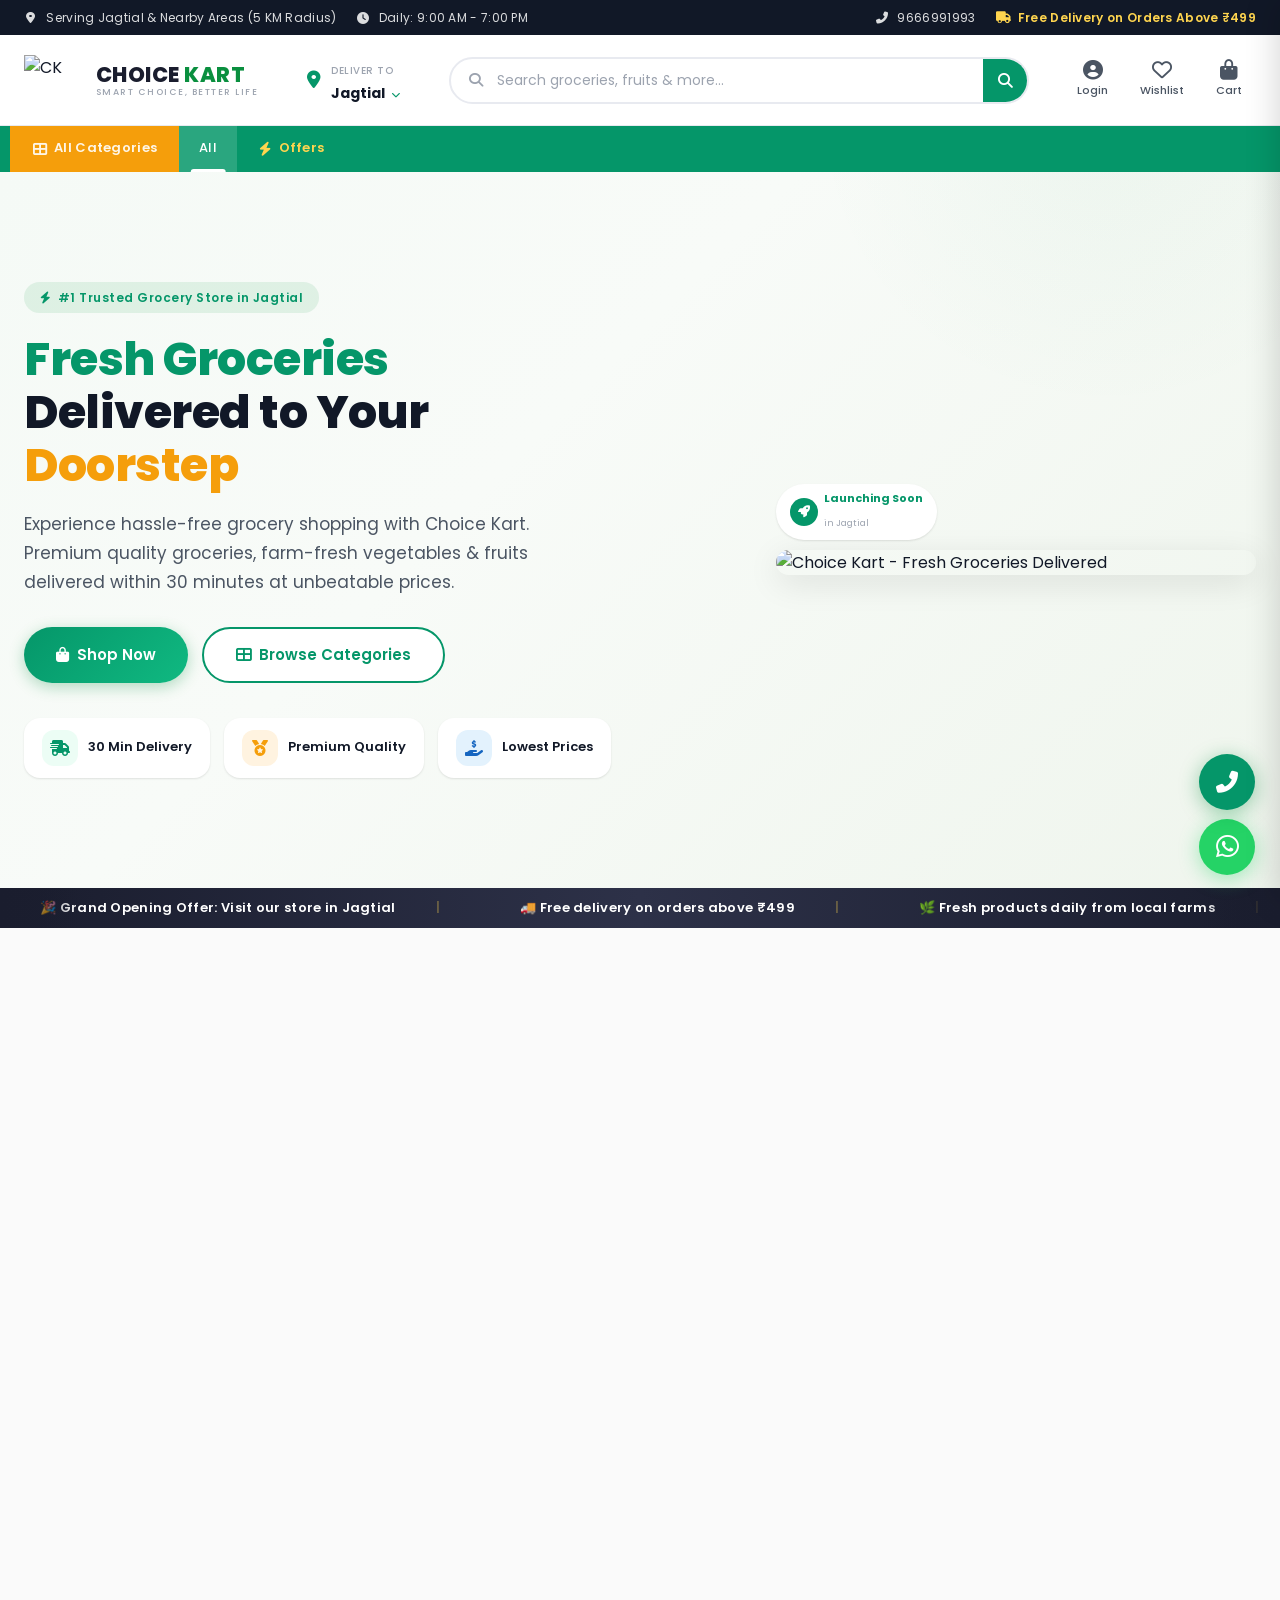
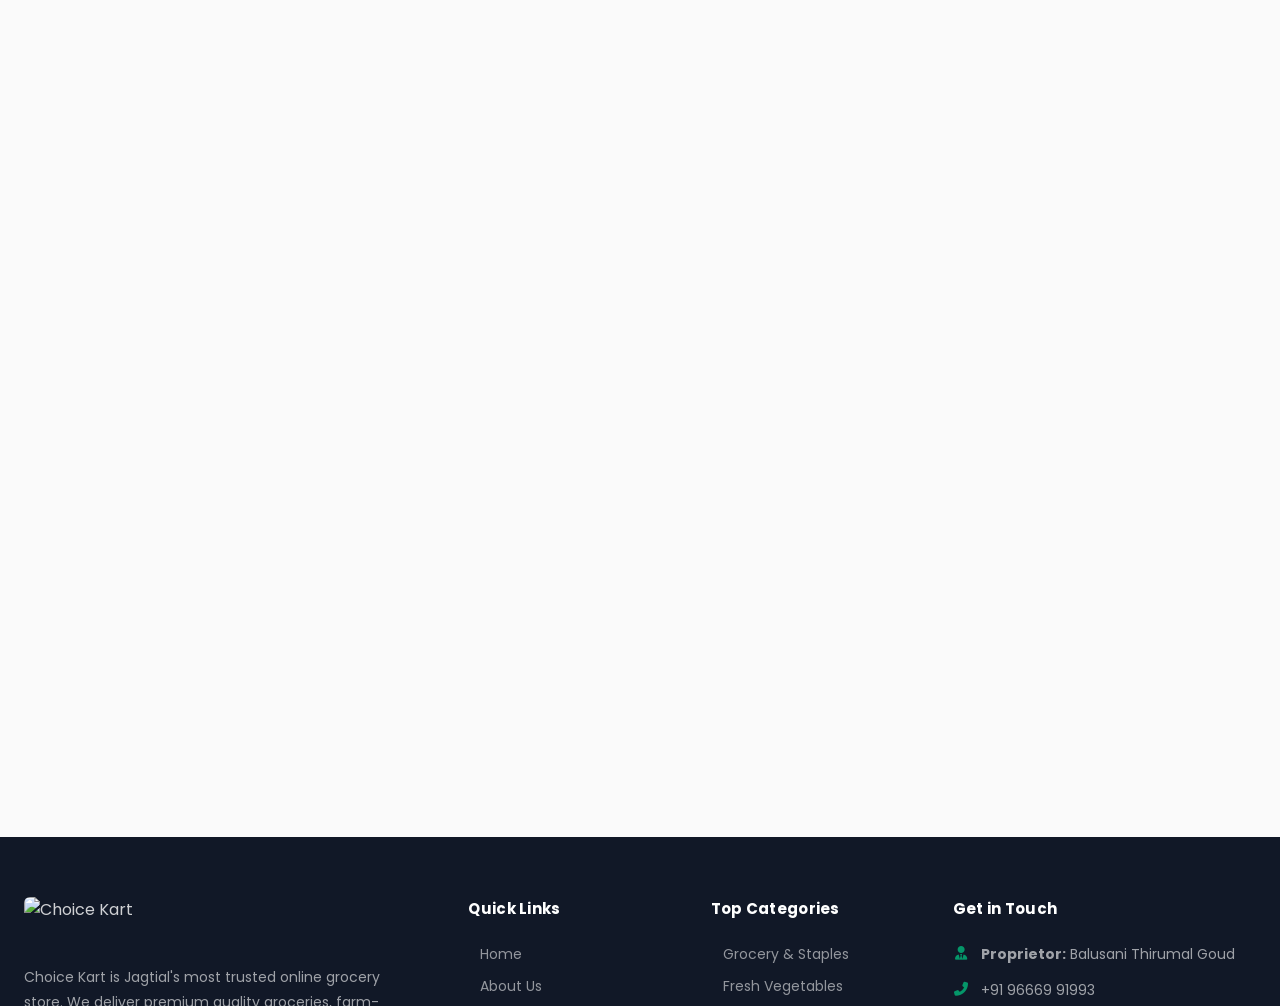
==== commit 25fdec09: "Implement customer login (OTP), checkout flow, and Razorpay payment NEW FILES: - js/auth.js: Phone O" ====
--- a/index.html
+++ b/index.html
@@ -105,53 +105,61 @@
         </div>
     </nav>
 
-    <!-- ===== HERO BANNER ===== -->
-    <section class="hero">
-        <div class="container">
-            <div class="hero-content">
-                <div class="hero-badge">
-                    <i class="fas fa-bolt"></i> #1 Trusted Grocery Store in Jagtial
-                </div>
-                <h1>
-                    <span class="text-green">Fresh Groceries</span><br>
-                    Delivered to Your<br>
-                    <span class="text-orange">Doorstep</span>
-                </h1>
-                <p>Experience hassle-free grocery shopping with Choice Kart. Premium quality groceries, farm-fresh vegetables &amp; fruits delivered within 30 minutes at unbeatable prices.</p>
-                <div class="hero-buttons">
-                    <a href="#products-section" class="btn-primary">
-                        <i class="fas fa-shopping-bag"></i> Shop Now
-                    </a>
-                    <a href="#categories-section" class="btn-outline">
-                        <i class="fas fa-th-large"></i> Browse Categories
-                    </a>
-                </div>
-                <div class="hero-features">
-                    <div class="hero-feature">
-                        <div class="feature-icon green"><i class="fas fa-shipping-fast"></i></div>
-                        <span>30 Min Delivery</span>
+    <!-- ===== HERO BANNER (Dynamic from Supabase) ===== -->
+    <section class="hero" id="hero-section">
+        <!-- Banner slider container -->
+        <div class="banner-slider" id="banner-slider">
+            <!-- Default hero content (shown if no banners in DB) -->
+            <div class="banner-slide active" id="default-hero">
+                <div class="container">
+                    <div class="hero-content">
+                        <div class="hero-badge">
+                            <i class="fas fa-bolt"></i> #1 Trusted Grocery Store in Jagtial
+                        </div>
+                        <h1>
+                            <span class="text-green">Fresh Groceries</span><br>
+                            Delivered to Your<br>
+                            <span class="text-orange">Doorstep</span>
+                        </h1>
+                        <p>Experience hassle-free grocery shopping with Choice Kart. Premium quality groceries, farm-fresh vegetables &amp; fruits delivered within 30 minutes at unbeatable prices.</p>
+                        <div class="hero-buttons">
+                            <a href="#products-section" class="btn-primary">
+                                <i class="fas fa-shopping-bag"></i> Shop Now
+                            </a>
+                            <a href="#categories-section" class="btn-outline">
+                                <i class="fas fa-th-large"></i> Browse Categories
+                            </a>
+                        </div>
+                        <div class="hero-features">
+                            <div class="hero-feature">
+                                <div class="feature-icon green"><i class="fas fa-shipping-fast"></i></div>
+                                <span>30 Min Delivery</span>
+                            </div>
+                            <div class="hero-feature">
+                                <div class="feature-icon orange"><i class="fas fa-medal"></i></div>
+                                <span>Premium Quality</span>
+                            </div>
+                            <div class="hero-feature">
+                                <div class="feature-icon blue"><i class="fas fa-hand-holding-usd"></i></div>
+                                <span>Lowest Prices</span>
+                            </div>
+                        </div>
                     </div>
-                    <div class="hero-feature">
-                        <div class="feature-icon orange"><i class="fas fa-medal"></i></div>
-                        <span>Premium Quality</span>
+                    <div class="hero-image">
+                        <div class="hero-stats">
+                            <div class="stat-icon"><i class="fas fa-rocket"></i></div>
+                            <div class="stat-text">
+                                <strong>Launching Soon</strong>
+                                <small>in Jagtial</small>
+                            </div>
+                        </div>
+                        <img src="assets/images/logo.jpeg" alt="Choice Kart - Fresh Groceries Delivered" loading="lazy" decoding="async">
                     </div>
-                    <div class="hero-feature">
-                        <div class="feature-icon blue"><i class="fas fa-hand-holding-usd"></i></div>
-                        <span>Lowest Prices</span>
-                    </div>
-                </div>
-            </div>
-            <div class="hero-image">
-                <div class="hero-stats">
-                    <div class="stat-icon"><i class="fas fa-rocket"></i></div>
-                    <div class="stat-text">
-                        <strong>Launching Soon</strong>
-                        <small>in Jagtial</small>
-                    </div>
-                </div>
-                <img src="assets/images/logo.jpeg" alt="Choice Kart - Fresh Groceries Delivered" loading="lazy" decoding="async">
-            </div>
-        </div>
+                </div>
+            </div>
+        </div>
+        <!-- Banner dots navigation -->
+        <div class="banner-dots" id="banner-dots"></div>
     </section>
 
     <!-- ===== PROMOTIONAL TICKER ===== -->
@@ -667,7 +675,7 @@
                     <span class="cart-total-amount">&#8377;0</span>
                 </div>
             </div>
-            <button class="checkout-btn" onclick="showToast('Checkout coming soon! Contact Choice Kart by Varnika Group Pvt Ltd at 9666991993')">
+            <button class="checkout-btn" onclick="openCheckout()">
                 <i class="fas fa-lock"></i> Proceed to Checkout
             </button>
         </div>
@@ -684,54 +692,34 @@
         <i class="fas fa-arrow-up"></i>
     </button>
 
-    <!-- ===== LOGIN MODAL ===== -->
+    <!-- ===== LOGIN MODAL (Phone OTP) ===== -->
     <div class="modal-overlay" id="login-overlay" onclick="closeLoginModal()"></div>
     <div class="login-modal" id="login-modal">
         <button class="modal-close" onclick="closeLoginModal()">&times;</button>
         <div class="modal-logo">
             <img src="assets/images/logo.jpeg" alt="Choice Kart" loading="lazy" decoding="async">
         </div>
-        <h3>Welcome to Choice Kart</h3>
-        <p class="modal-tagline">Fast, Fresh &amp; Affordable Grocery Shopping</p>
-        <p class="modal-subtitle">Login &amp; Account features are launching soon!</p>
-        <div class="modal-features">
-            <div class="modal-feature">
-                <i class="fas fa-mobile-alt"></i>
-                <span>OTP Login via Phone</span>
-                <span class="coming-tag">Coming Soon</span>
-            </div>
-            <div class="modal-feature">
-                <i class="fas fa-shopping-bag"></i>
-                <span>Order History &amp; Tracking</span>
-                <span class="coming-tag">Coming Soon</span>
-            </div>
-            <div class="modal-feature">
-                <i class="fas fa-heart"></i>
-                <span>Wishlist &amp; Saved Items</span>
-                <span class="coming-tag">Coming Soon</span>
-            </div>
-            <div class="modal-feature">
-                <i class="fas fa-gift"></i>
-                <span>Rewards &amp; Coupons</span>
-                <span class="coming-tag">Coming Soon</span>
-            </div>
-        </div>
-        <div class="modal-divider"><span>Order Now Via</span></div>
-        <div class="modal-actions">
-            <a href="https://wa.me/919666991993?text=Hi%20Choice%20Kart!%20I'd%20like%20to%20place%20an%20order." class="modal-btn whatsapp-btn" target="_blank">
-                <i class="fab fa-whatsapp"></i> WhatsApp Order
-            </a>
-            <a href="tel:9666991993" class="modal-btn call-btn">
-                <i class="fas fa-phone-alt"></i> Call: 9666991993
-            </a>
-        </div>
-        <p class="modal-footer-text">Choice Kart by Varnika Group Pvt Ltd</p>
+        <!-- Dynamic login steps rendered by auth.js -->
+        <div id="login-steps"></div>
+    </div>
+
+    <!-- ===== CHECKOUT MODAL ===== -->
+    <div class="modal-overlay" id="checkout-overlay" onclick="closeCheckoutModal()"></div>
+    <div class="checkout-modal" id="checkout-modal">
+        <div class="checkout-header">
+            <button class="checkout-back-btn" id="checkout-back" style="display:none;">
+                <i class="fas fa-arrow-left"></i>
+            </button>
+            <h3 id="checkout-title">Checkout</h3>
+            <button class="modal-close" onclick="closeCheckoutModal()">&times;</button>
+        </div>
+        <div class="checkout-progress" id="checkout-progress"></div>
+        <div class="checkout-body" id="checkout-body"></div>
     </div>
 
     <!-- Supabase -->
     <script src="https://cdn.jsdelivr.net/npm/@supabase/supabase-js@2/dist/umd/supabase.js"></script>
     <script>
-        // CDN exports global `supabase` with createClient — create client as `db`
         const db = supabase.createClient(
             'https://hxfivwycxvjifrznqpqy.supabase.co',
             'eyJhbGciOiJIUzI1NiIsInR5cCI6IkpXVCJ9.eyJpc3MiOiJzdXBhYmFzZSIsInJlZiI6Imh4Zml2d3ljeHZqaWZyem5xcHF5Iiwicm9sZSI6ImFub24iLCJpYXQiOjE3ODUyNTIzMDYsImV4cCI6MjEwMDgyODMwNn0.eYUsyopbxij-ETe3wNa001A1K3fiMIwIUjI-oE-4YcU'
@@ -739,6 +727,8 @@
     </script>
     <!-- JavaScript -->
     <script src="js/main.js"></script>
+    <script src="js/auth.js"></script>
+    <script src="js/checkout.js"></script>
 
 </body>
 </html>
--- a/css/style.css
+++ b/css/style.css
@@ -6,29 +6,29 @@
 }
 
 :root {
-    --primary: #0A8F3F;
-    --primary-dark: #067A32;
-    --primary-light: #E8F5E9;
-    --primary-gradient: linear-gradient(135deg, #0A8F3F 0%, #1CB550 100%);
-    --accent: #F37021;
+    --primary: #059669;
+    --primary-dark: #047857;
+    --primary-light: #ECFDF5;
+    --primary-gradient: linear-gradient(135deg, #059669 0%, #10B981 100%);
+    --accent: #F59E0B;
     --accent-dark: #D4601A;
     --accent-light: #FFF3E0;
-    --bg: #F7F8FA;
+    --bg: #FAFAFA;
     --bg-white: #FFFFFF;
     --surface: #FFFFFF;
-    --text-primary: #1A1D2E;
-    --text-secondary: #5A5D72;
+    --text-primary: #111827;
+    --text-secondary: #4B5563;
     --text-muted: #9CA3AF;
     --border: #E8EAF0;
-    --shadow-sm: 0 1px 3px rgba(0,0,0,0.06);
-    --shadow: 0 2px 12px rgba(0,0,0,0.08);
-    --shadow-md: 0 4px 20px rgba(0,0,0,0.1);
-    --shadow-lg: 0 8px 32px rgba(0,0,0,0.12);
-    --shadow-hover: 0 8px 30px rgba(0,0,0,0.15);
-    --radius: 8px;
-    --radius-md: 12px;
-    --radius-lg: 16px;
-    --radius-xl: 20px;
+    --shadow-sm: 0 1px 3px rgba(0,0,0,0.05);
+    --shadow: 0 1px 3px rgba(0,0,0,0.05), 0 1px 2px rgba(0,0,0,0.06);
+    --shadow-md: 0 4px 6px rgba(0,0,0,0.05), 0 10px 15px rgba(0,0,0,0.05);
+    --shadow-lg: 0 8px 32px rgba(0,0,0,0.10);
+    --shadow-hover: 0 8px 25px rgba(0,0,0,0.08);
+    --radius: 12px;
+    --radius-md: 16px;
+    --radius-lg: 20px;
+    --radius-xl: 24px;
     --radius-full: 9999px;
     --transition: all 0.3s cubic-bezier(0.4, 0, 0.2, 1);
 }
@@ -415,9 +415,59 @@
 /* ===== HERO BANNER ===== */
 .hero {
     background: linear-gradient(135deg, #F5FAF6 0%, #F8FBF8 40%, #EFF5ED 100%);
-    padding: 50px 0;
+    padding: 60px 0;
     position: relative;
     overflow: hidden;
+}
+
+/* Banner Slider */
+.banner-slider { position: relative; min-height: 400px; }
+.banner-slide {
+    display: none;
+    animation: bannerFade 0.6s ease;
+    padding: 50px 0;
+}
+.banner-slide.active { display: block; }
+.banner-slide.image-banner {
+    padding: 0;
+    min-height: 300px;
+}
+.banner-slide.image-banner a {
+    display: block;
+    width: 100%;
+}
+.banner-slide.image-banner img {
+    width: 100%;
+    height: auto;
+    max-height: 500px;
+    object-fit: cover;
+    display: block;
+}
+@keyframes bannerFade {
+    from { opacity: 0; }
+    to { opacity: 1; }
+}
+.banner-dots {
+    position: absolute;
+    bottom: 16px;
+    left: 50%;
+    transform: translateX(-50%);
+    display: flex;
+    gap: 8px;
+    z-index: 5;
+}
+.banner-dot {
+    width: 10px;
+    height: 10px;
+    border-radius: 50%;
+    background: rgba(0,0,0,0.2);
+    cursor: pointer;
+    transition: all 0.3s ease;
+    border: none;
+}
+.banner-dot.active {
+    background: var(--primary);
+    transform: scale(1.2);
 }
 
 .hero::before {
@@ -756,9 +806,9 @@
 }
 
 .category-card:hover {
-    transform: translateY(-6px);
+    transform: translateY(-3px);
     background: white;
-    box-shadow: var(--shadow-md);
+    box-shadow: 0 6px 16px rgba(0,0,0,0.08);
 }
 
 .category-icon {
@@ -818,9 +868,10 @@
 
 .product-card {
     background: white;
-    border-radius: var(--radius-lg);
+    border-radius: 16px;
     overflow: hidden;
-    border: 1px solid var(--border);
+    border: none;
+    box-shadow: 0 1px 3px rgba(0,0,0,0.04);
     transition: var(--transition);
     position: relative;
     display: flex;
@@ -828,19 +879,18 @@
 }
 
 .product-card:hover {
-    box-shadow: var(--shadow-md);
-    transform: translateY(-4px);
-    border-color: transparent;
+    box-shadow: 0 8px 25px rgba(0,0,0,0.08);
+    transform: translateY(-2px);
 }
 
 .product-discount {
     position: absolute;
     top: 12px;
     left: 12px;
-    background: linear-gradient(135deg, var(--accent), #FF8A50);
+    background: #EF4444;
     color: white;
     padding: 4px 10px;
-    border-radius: var(--radius);
+    border-radius: 8px;
     font-size: 11px;
     font-weight: 700;
     z-index: 2;
@@ -2185,33 +2235,24 @@
     }
 }
 
-/* 2. Product Card Glassmorphism on Hover */
+/* 2. Product Card Clean Hover */
 .product-card:hover {
-    background: rgba(255, 255, 255, 0.85);
-    backdrop-filter: blur(12px);
-    -webkit-backdrop-filter: blur(12px);
-    border-color: rgba(255, 255, 255, 0.4);
-    box-shadow: 0 8px 32px rgba(10, 143, 63, 0.12), 0 2px 8px rgba(0, 0, 0, 0.06);
-}
-
-/* 3. Gradient Text for Section Headers */
+    background: #FFFFFF;
+    box-shadow: 0 8px 25px rgba(0,0,0,0.08);
+    transform: translateY(-2px);
+}
+
+/* 3. Solid Color Section Headers */
 .section-header h2,
 .trust-section .section-header h2 {
-    background: linear-gradient(135deg, #1A1D2E 0%, #0A8F3F 50%, #F37021 100%);
-    -webkit-background-clip: text;
-    -webkit-text-fill-color: transparent;
-    background-clip: text;
-}
-
-.section-header h2 i {
-    -webkit-text-fill-color: initial;
+    color: var(--text-primary);
 }
 
 /* 4. Pulse Animation on Shop Now Button */
 @keyframes pulse-glow {
-    0% { box-shadow: 0 4px 15px rgba(10, 143, 63, 0.3); }
-    50% { box-shadow: 0 4px 25px rgba(10, 143, 63, 0.5), 0 0 40px rgba(10, 143, 63, 0.2); }
-    100% { box-shadow: 0 4px 15px rgba(10, 143, 63, 0.3); }
+    0% { box-shadow: 0 4px 15px rgba(5, 150, 105, 0.3); }
+    50% { box-shadow: 0 4px 25px rgba(5, 150, 105, 0.45), 0 0 30px rgba(5, 150, 105, 0.15); }
+    100% { box-shadow: 0 4px 15px rgba(5, 150, 105, 0.3); }
 }
 
 .hero-buttons .btn-primary {
@@ -2220,7 +2261,7 @@
 
 .hero-buttons .btn-primary:hover {
     animation: none;
-    box-shadow: 0 6px 30px rgba(10, 143, 63, 0.5);
+    box-shadow: 0 6px 30px rgba(5, 150, 105, 0.45);
 }
 
 /* 5. Shimmer/Loading Skeleton on Product Images */
@@ -2364,24 +2405,21 @@
 
 /* 9. Premium Badge Styling */
 .product-discount {
-    background: linear-gradient(135deg, #FF8C00, #FFD700);
-    color: #1A1D2E;
-    font-weight: 800;
-    padding: 5px 12px;
-    border-radius: 6px 0 12px 0;
+    background: #EF4444;
+    color: white;
+    font-weight: 700;
+    padding: 4px 10px;
+    border-radius: 8px;
     font-size: 11px;
-    letter-spacing: 0.5px;
-    box-shadow: 0 2px 8px rgba(255, 140, 0, 0.35);
-    text-shadow: none;
-    top: 0;
-    left: 0;
-    border: 1px solid rgba(255, 215, 0, 0.4);
+    letter-spacing: 0.3px;
+    top: 12px;
+    left: 12px;
 }
 
 /* 10. Promotional Ticker / Marquee */
 .promo-ticker {
     background: linear-gradient(90deg, #1A1D2E, #2D3148, #1A1D2E);
-    color: #FFD54F;
+    color: #FFFFFF;
     padding: 10px 0;
     overflow: hidden;
     position: relative;
@@ -2737,6 +2775,172 @@
     letter-spacing: 0.3px;
 }
 
+/* ===== CHECKOUT MODAL ===== */
+.checkout-modal {
+    position: fixed;
+    top: 50%;
+    left: 50%;
+    transform: translate(-50%, -50%) scale(0.95);
+    background: white;
+    border-radius: 20px;
+    width: 480px;
+    max-width: 95vw;
+    max-height: 90vh;
+    overflow-y: auto;
+    z-index: 3001;
+    box-shadow: 0 20px 60px rgba(0,0,0,0.2);
+    display: none;
+    opacity: 0;
+    transition: all 0.3s ease;
+}
+
+.checkout-modal.active {
+    display: block;
+    opacity: 1;
+    transform: translate(-50%, -50%) scale(1);
+}
+
+.checkout-header {
+    display: flex;
+    align-items: center;
+    justify-content: space-between;
+    padding: 16px 20px;
+    border-bottom: 1px solid #E5E7EB;
+    position: sticky;
+    top: 0;
+    background: white;
+    z-index: 2;
+    border-radius: 20px 20px 0 0;
+}
+
+.checkout-header h3 {
+    font-size: 17px;
+    font-weight: 700;
+    flex: 1;
+    text-align: center;
+}
+
+.checkout-back-btn {
+    background: none;
+    border: none;
+    font-size: 16px;
+    cursor: pointer;
+    color: var(--text-secondary);
+    padding: 6px;
+    border-radius: 8px;
+}
+
+.checkout-back-btn:hover { background: #F3F4F6; }
+
+.checkout-progress {
+    display: flex;
+    align-items: center;
+    justify-content: center;
+    padding: 16px 20px;
+    gap: 0;
+    border-bottom: 1px solid #F3F4F6;
+}
+
+.cp-step {
+    display: flex;
+    align-items: center;
+    gap: 6px;
+    font-size: 12px;
+    color: #9CA3AF;
+    font-weight: 500;
+}
+
+.cp-step.active { color: var(--primary); }
+.cp-step.done { color: var(--primary); }
+
+.cp-dot {
+    width: 24px;
+    height: 24px;
+    border-radius: 50%;
+    background: #E5E7EB;
+    display: flex;
+    align-items: center;
+    justify-content: center;
+    font-size: 11px;
+    font-weight: 700;
+    color: #9CA3AF;
+}
+
+.cp-step.active .cp-dot {
+    background: var(--primary);
+    color: white;
+}
+
+.cp-step.done .cp-dot {
+    background: var(--primary);
+    color: white;
+}
+
+.cp-line {
+    width: 40px;
+    height: 2px;
+    background: #E5E7EB;
+    margin: 0 8px;
+}
+
+.cp-line.active { background: var(--primary); }
+
+.checkout-body {
+    padding: 20px;
+}
+
+/* Address cards */
+.checkout-address-card {
+    padding: 14px;
+    border: 2px solid #E5E7EB;
+    border-radius: 12px;
+    margin-bottom: 10px;
+    cursor: pointer;
+    transition: all 0.2s ease;
+}
+
+.checkout-address-card:hover { border-color: #A7F3D0; }
+.checkout-address-card.selected {
+    border-color: var(--primary);
+    background: #ECFDF5;
+}
+
+/* Payment cards */
+.checkout-payment-card {
+    display: flex;
+    align-items: center;
+    justify-content: space-between;
+    padding: 16px;
+    border: 2px solid #E5E7EB;
+    border-radius: 12px;
+    margin-bottom: 10px;
+    cursor: pointer;
+    transition: all 0.2s ease;
+}
+
+.checkout-payment-card:hover { border-color: #A7F3D0; }
+.checkout-payment-card.selected {
+    border-color: var(--primary);
+    background: #ECFDF5;
+}
+
+@media (max-width: 768px) {
+    .checkout-modal {
+        width: 100%;
+        max-width: 100%;
+        height: 100%;
+        max-height: 100%;
+        border-radius: 0;
+        top: 0;
+        left: 0;
+        transform: translateY(100%);
+    }
+    .checkout-modal.active {
+        transform: translateY(0);
+    }
+    .checkout-header { border-radius: 0; }
+}
+
 /* ===== PERFORMANCE: content-visibility on below-fold sections (desktop only) ===== */
 @media (min-width: 769px) {
     .brands-section,
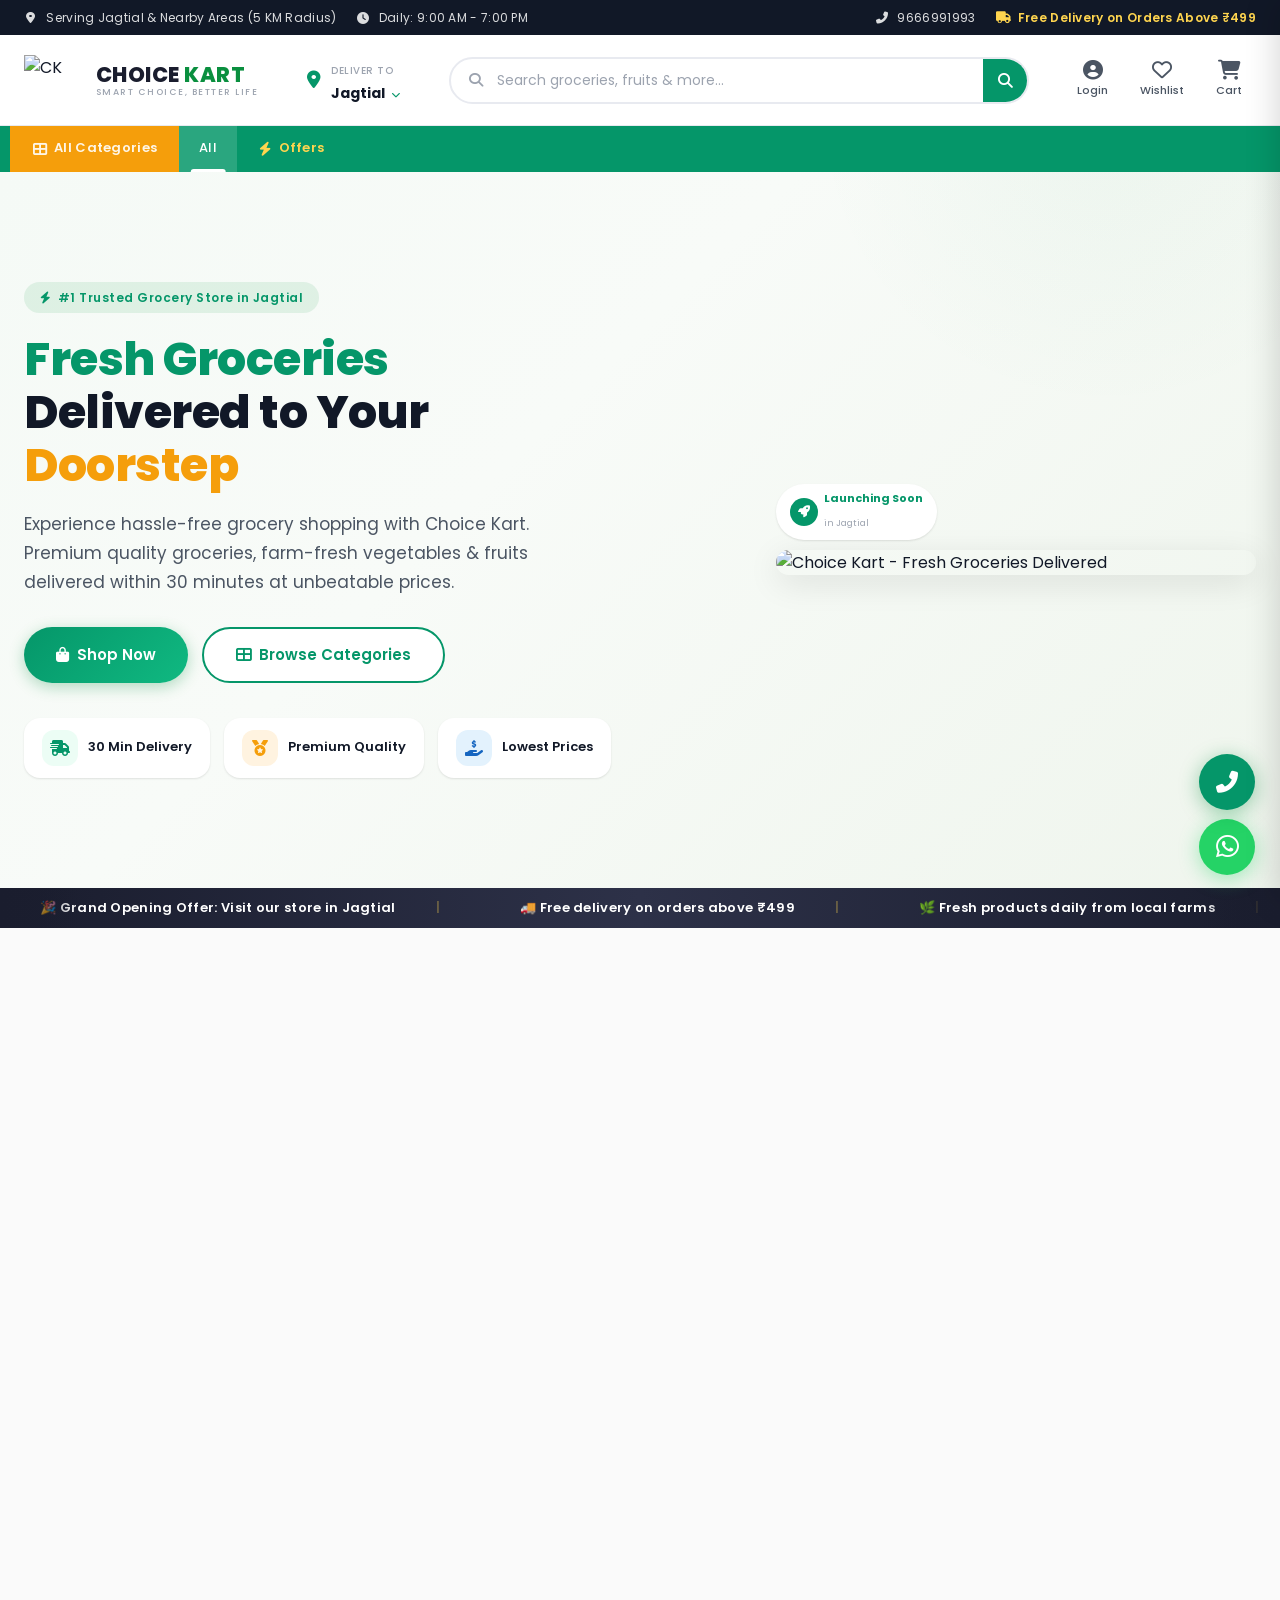
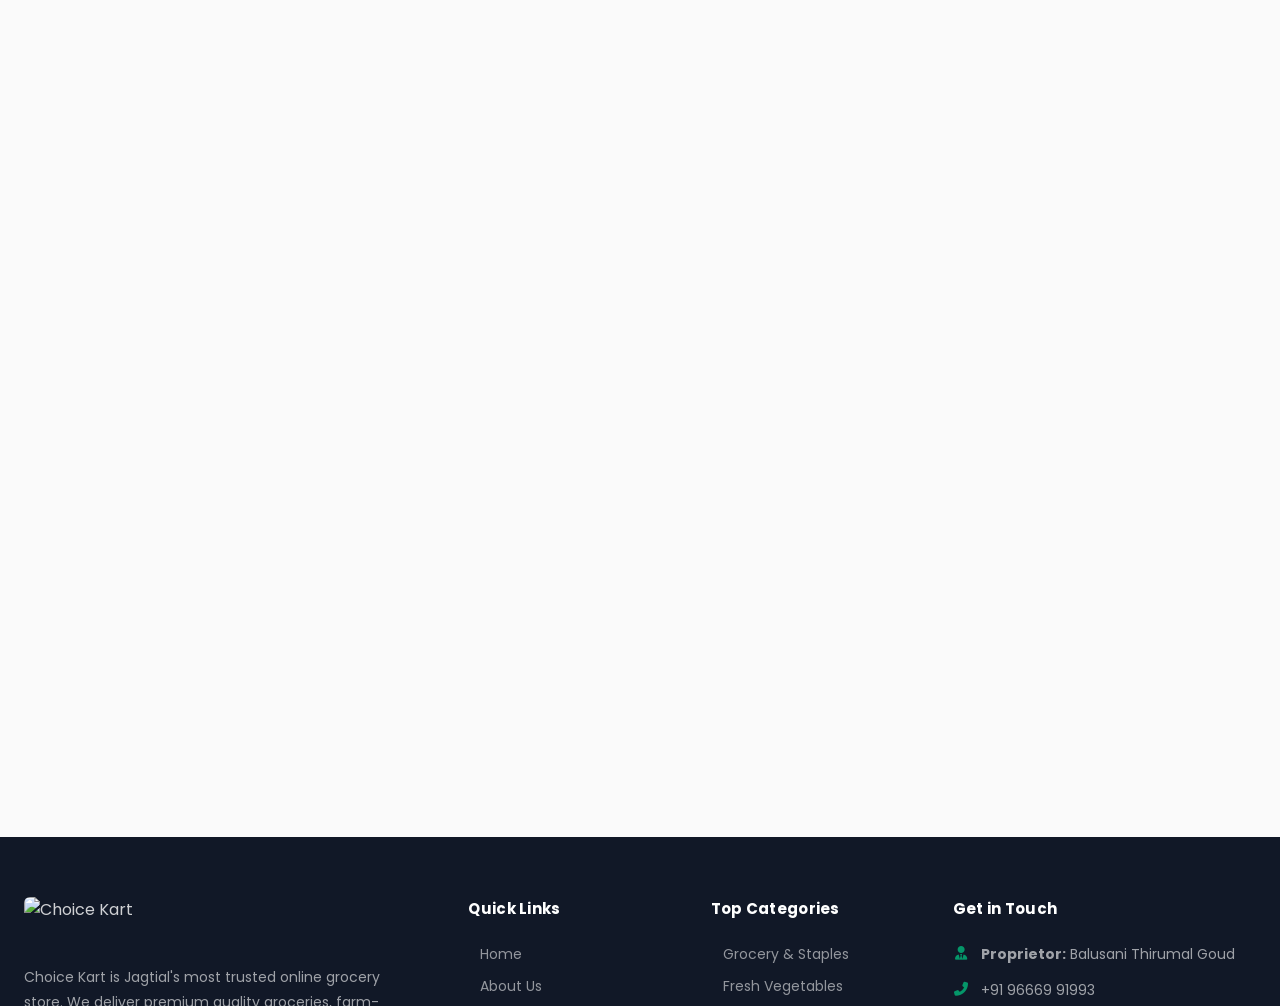
==== commit 966860ae: "Major update: POS billing, pagination, filters, banners, GST, bulk actions WEBSITE: - Fixed logout U" ====
--- a/index.html
+++ b/index.html
@@ -78,7 +78,7 @@
                 <button class="mobile-menu-btn" id="mobile-menu-btn">
                     <i class="fas fa-bars"></i>
                 </button>
-                <a href="#" class="header-action" onclick="openLoginModal(); return false;">
+                <a href="#" class="header-action" id="authHeaderBtn" onclick="openLoginModal(); return false;">
                     <i class="fas fa-user-circle"></i>
                     <span>Login</span>
                 </a>
@@ -87,7 +87,7 @@
                     <span>Wishlist</span>
                 </a>
                 <a href="#" class="header-action" onclick="openCart(); return false;">
-                    <i class="fas fa-shopping-bag"></i>
+                    <i class="fas fa-shopping-cart"></i>
                     <span class="badge cart-badge" style="display:none;">0</span>
                     <span>Cart</span>
                 </a>
@@ -640,7 +640,7 @@
     <div class="cart-overlay" id="cart-overlay"></div>
     <div class="cart-sidebar" id="cart-sidebar">
         <div class="cart-header">
-            <h3><i class="fas fa-shopping-bag"></i> My Cart (<span class="cart-badge" id="cart-count">0</span> items)</h3>
+            <h3><i class="fas fa-shopping-cart"></i> My Cart (<span class="cart-badge" id="cart-count">0</span> items)</h3>
             <button class="cart-close" onclick="closeCart()">&times;</button>
         </div>
         <div class="cart-items" id="cart-items"></div>
@@ -657,6 +657,9 @@
             <div class="cart-empty-products" id="cart-empty-products"></div>
         </div>
         <div class="cart-footer" id="cart-footer" style="display:none;">
+            <!-- Free delivery progress bar -->
+            <div id="freeDeliveryBar" style="margin-bottom:14px;"></div>
+
             <div class="cart-summary">
                 <div class="cart-summary-row">
                     <span>Subtotal</span>
@@ -664,11 +667,11 @@
                 </div>
                 <div class="cart-summary-row">
                     <span>You Save</span>
-                    <span id="cart-savings" style="color:#0A8F3F; font-weight:600;">&#8377;0</span>
+                    <span id="cart-savings" style="color:#059669; font-weight:600;">&#8377;0</span>
                 </div>
                 <div class="cart-summary-row">
                     <span>Delivery</span>
-                    <span style="color:#0A8F3F; font-weight:600;">FREE</span>
+                    <span id="cart-delivery" style="color:#059669; font-weight:600;">FREE</span>
                 </div>
                 <div class="cart-summary-row total">
                     <span>Total Amount</span>
--- a/css/style.css
+++ b/css/style.css
@@ -420,17 +420,22 @@
     overflow: hidden;
 }
 
-/* Banner Slider */
-.banner-slider { position: relative; min-height: 400px; }
+/* Banner Slider — smooth crossfade transitions */
+.banner-slider {
+    position: relative;
+    overflow: hidden;
+}
 .banner-slide {
     display: none;
-    animation: bannerFade 0.6s ease;
     padding: 50px 0;
-}
-.banner-slide.active { display: block; }
+    animation: bannerFadeIn 0.8s ease;
+}
+.banner-slide.active {
+    display: block;
+}
 .banner-slide.image-banner {
     padding: 0;
-    min-height: 300px;
+    min-height: 200px;
 }
 .banner-slide.image-banner a {
     display: block;
@@ -439,13 +444,12 @@
 .banner-slide.image-banner img {
     width: 100%;
     height: auto;
-    max-height: 500px;
-    object-fit: cover;
+    max-height: 480px;
     display: block;
 }
-@keyframes bannerFade {
-    from { opacity: 0; }
-    to { opacity: 1; }
+@keyframes bannerFadeIn {
+    from { opacity: 0; transform: scale(1.02); }
+    to { opacity: 1; transform: scale(1); }
 }
 .banner-dots {
     position: absolute;
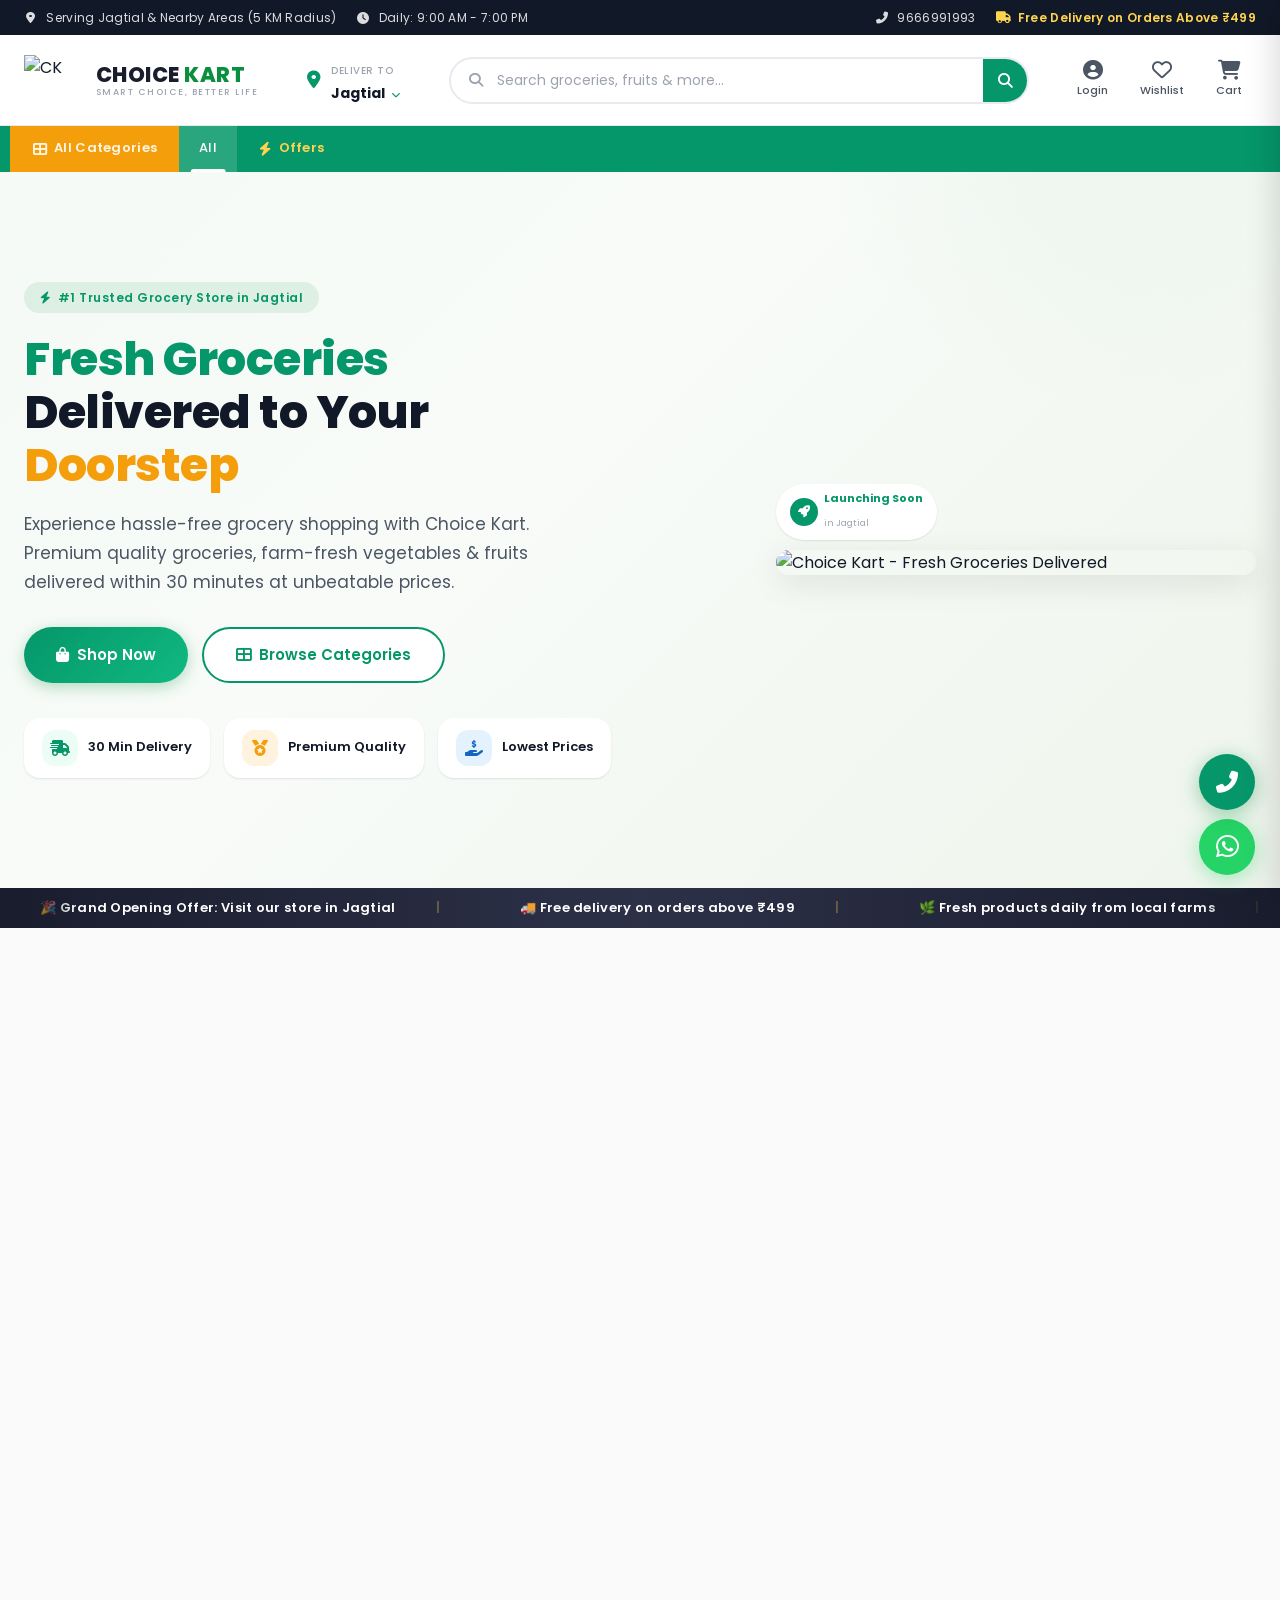
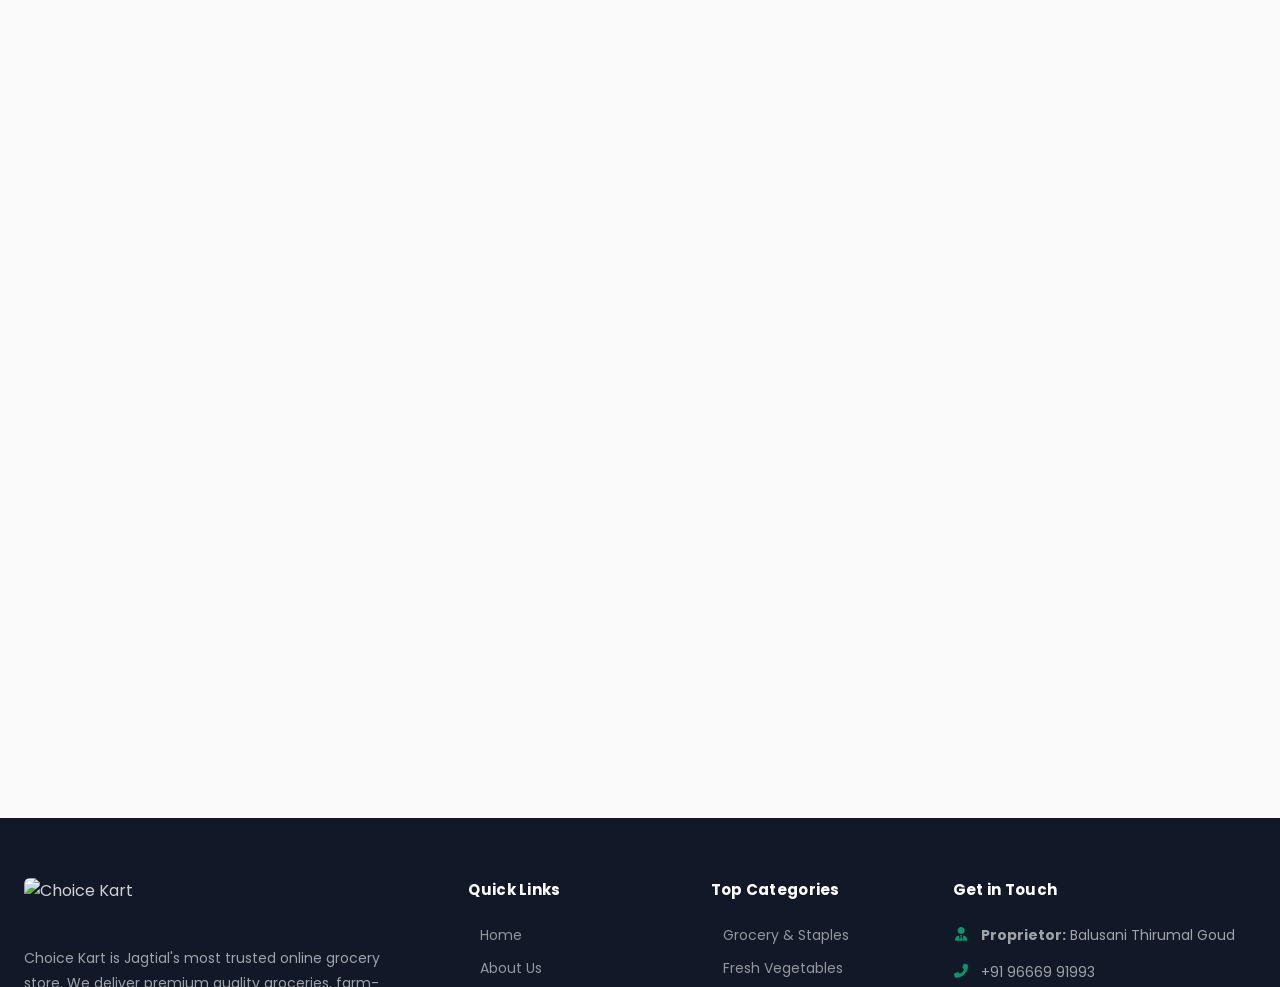
==== commit adaf5a86: "Subcategories on website, admin offers management, sort order, offer images WEBSITE: - Subcategories" ====
--- a/index.html
+++ b/index.html
@@ -206,28 +206,11 @@
                 <h2><i class="fas fa-fire" style="color:#E53935;"></i> Exclusive Deals &amp; Offers</h2>
                 <a href="#" class="view-all">View All Offers <i class="fas fa-arrow-right"></i></a>
             </div>
-            <div class="offers-grid">
-                <div class="offer-card mega">
-                    <span class="offer-label">Limited Time</span>
-                    <h3>Mega Sunday Special</h3>
-                    <p>Every unit only &#8377;2 on selected fruits &amp; vegetables</p>
-                    <div class="offer-value">FLAT &#8377;200 OFF</div>
-                    <a href="#" class="offer-btn"><i class="fas fa-shopping-bag"></i> Shop Now</a>
-                </div>
-                <div class="offer-card savings">
-                    <span class="offer-label">Savings Offer</span>
-                    <h3>Shop Above &#8377;2,000</h3>
-                    <p>Get &#8377;150 instant discount + up to &#8377;100 cashback</p>
-                    <div class="offer-value">&#8377;150 OFF</div>
-                    <a href="#" class="offer-btn"><i class="fas fa-tag"></i> Use Code: CK150</a>
-                </div>
-                <div class="offer-card delivery">
-                    <span class="offer-label">Free Delivery</span>
-                    <h3>Free Doorstep Delivery</h3>
-                    <p>On all orders above &#8377;499 within Jagtial city limits</p>
-                    <div class="offer-value">&#8377;0 Delivery</div>
-                    <a href="#" class="offer-btn"><i class="fas fa-truck"></i> Order Now</a>
-                </div>
+            <div class="offers-grid" id="offers-grid">
+                <!-- Loaded dynamically from admin offers table -->
+                <div class="skeleton-card"><div class="skeleton-img"></div><div class="skeleton-line w60"></div></div>
+                <div class="skeleton-card"><div class="skeleton-img"></div><div class="skeleton-line w60"></div></div>
+                <div class="skeleton-card"><div class="skeleton-img"></div><div class="skeleton-line w60"></div></div>
             </div>
         </div>
     </section>
@@ -660,6 +643,15 @@
             <!-- Free delivery progress bar -->
             <div id="freeDeliveryBar" style="margin-bottom:14px;"></div>
 
+            <!-- Coupon Code -->
+            <div id="cartCouponSection" style="margin-bottom:14px;">
+                <div style="display:flex;gap:8px;">
+                    <input type="text" id="cartCouponInput" placeholder="Enter coupon code" style="flex:1;padding:10px 14px;border:1.5px solid #E5E7EB;border-radius:10px;font-size:14px;font-family:inherit;text-transform:uppercase;outline:none;" onfocus="this.style.borderColor='#059669'" onblur="this.style.borderColor='#E5E7EB'">
+                    <button onclick="applyCartCoupon()" style="padding:10px 18px;background:#059669;color:white;border:none;border-radius:10px;font-size:13px;font-weight:600;cursor:pointer;font-family:inherit;white-space:nowrap;">Apply</button>
+                </div>
+                <div id="cartCouponStatus" style="font-size:12px;margin-top:6px;"></div>
+            </div>
+
             <div class="cart-summary">
                 <div class="cart-summary-row">
                     <span>Subtotal</span>
@@ -669,13 +661,17 @@
                     <span>You Save</span>
                     <span id="cart-savings" style="color:#059669; font-weight:600;">&#8377;0</span>
                 </div>
+                <div class="cart-summary-row" id="cartCouponRow" style="display:none;">
+                    <span>Coupon Discount</span>
+                    <span id="cart-coupon-discount" style="color:#059669; font-weight:600;">-&#8377;0</span>
+                </div>
                 <div class="cart-summary-row">
                     <span>Delivery</span>
                     <span id="cart-delivery" style="color:#059669; font-weight:600;">FREE</span>
                 </div>
                 <div class="cart-summary-row total">
                     <span>Total Amount</span>
-                    <span class="cart-total-amount">&#8377;0</span>
+                    <span id="cart-final-total">&#8377;0</span>
                 </div>
             </div>
             <button class="checkout-btn" onclick="openCheckout()">
--- a/css/style.css
+++ b/css/style.css
@@ -420,7 +420,7 @@
     overflow: hidden;
 }
 
-/* Banner Slider — smooth crossfade transitions */
+/* Banner Slider — smooth premium transitions */
 .banner-slider {
     position: relative;
     overflow: hidden;
@@ -428,10 +428,27 @@
 .banner-slide {
     display: none;
     padding: 50px 0;
-    animation: bannerFadeIn 0.8s ease;
+    opacity: 0;
+    transform: scale(1.02);
 }
 .banner-slide.active {
     display: block;
+    animation: bannerEnter 1s cubic-bezier(0.25, 0.1, 0.25, 1) forwards;
+}
+.banner-slide.exiting {
+    display: block;
+    animation: bannerExit 0.6s cubic-bezier(0.25, 0.1, 0.25, 1) forwards;
+    position: absolute;
+    top: 0; left: 0; right: 0;
+    z-index: 1;
+}
+@keyframes bannerEnter {
+    from { opacity: 0; transform: scale(1.03); }
+    to { opacity: 1; transform: scale(1); }
+}
+@keyframes bannerExit {
+    from { opacity: 1; transform: scale(1); }
+    to { opacity: 0; transform: scale(0.97); }
 }
 .banner-slide.image-banner {
     padding: 0;
@@ -861,6 +878,23 @@
     font-size: 11px;
     color: var(--text-muted);
     font-weight: 400;
+}
+
+.subcategory-tags {
+    display: flex;
+    flex-wrap: wrap;
+    gap: 4px;
+    justify-content: center;
+    margin-top: 6px;
+}
+
+.sub-tag {
+    font-size: 9px;
+    padding: 2px 8px;
+    background: var(--primary-light);
+    color: var(--primary);
+    border-radius: 20px;
+    font-weight: 500;
 }
 
 /* ===== PRODUCTS SECTION ===== */
@@ -1746,12 +1780,13 @@
     display: flex;
     justify-content: space-between;
     align-items: center;
-    padding: 18px 24px;
+    padding: 14px 20px;
     background: var(--primary);
     color: white;
-}
-
-.cart-header h3 { font-size: 16px; font-weight: 600; }
+    gap: 12px;
+}
+
+.cart-header h3 { font-size: 15px; font-weight: 600; white-space: nowrap; flex: 1; min-width: 0; }
 
 .cart-close {
     background: rgba(255,255,255,0.2);
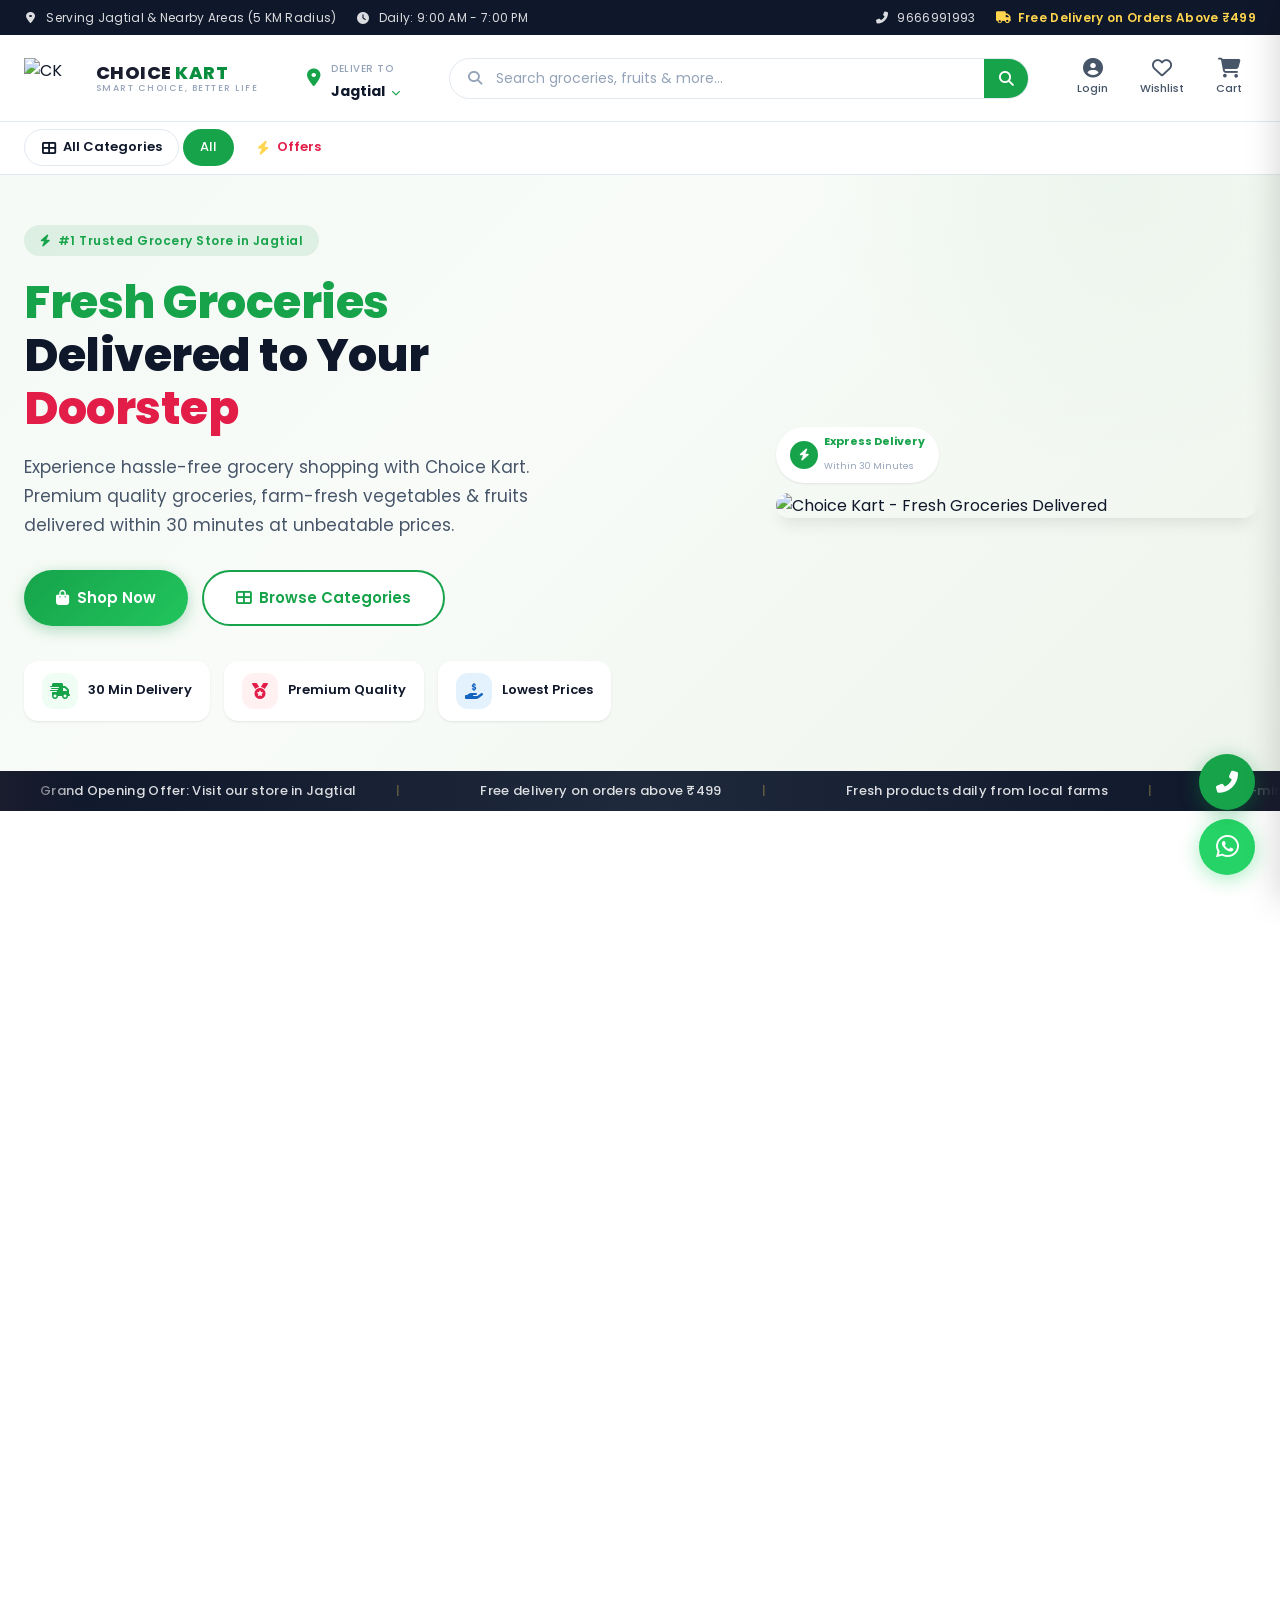
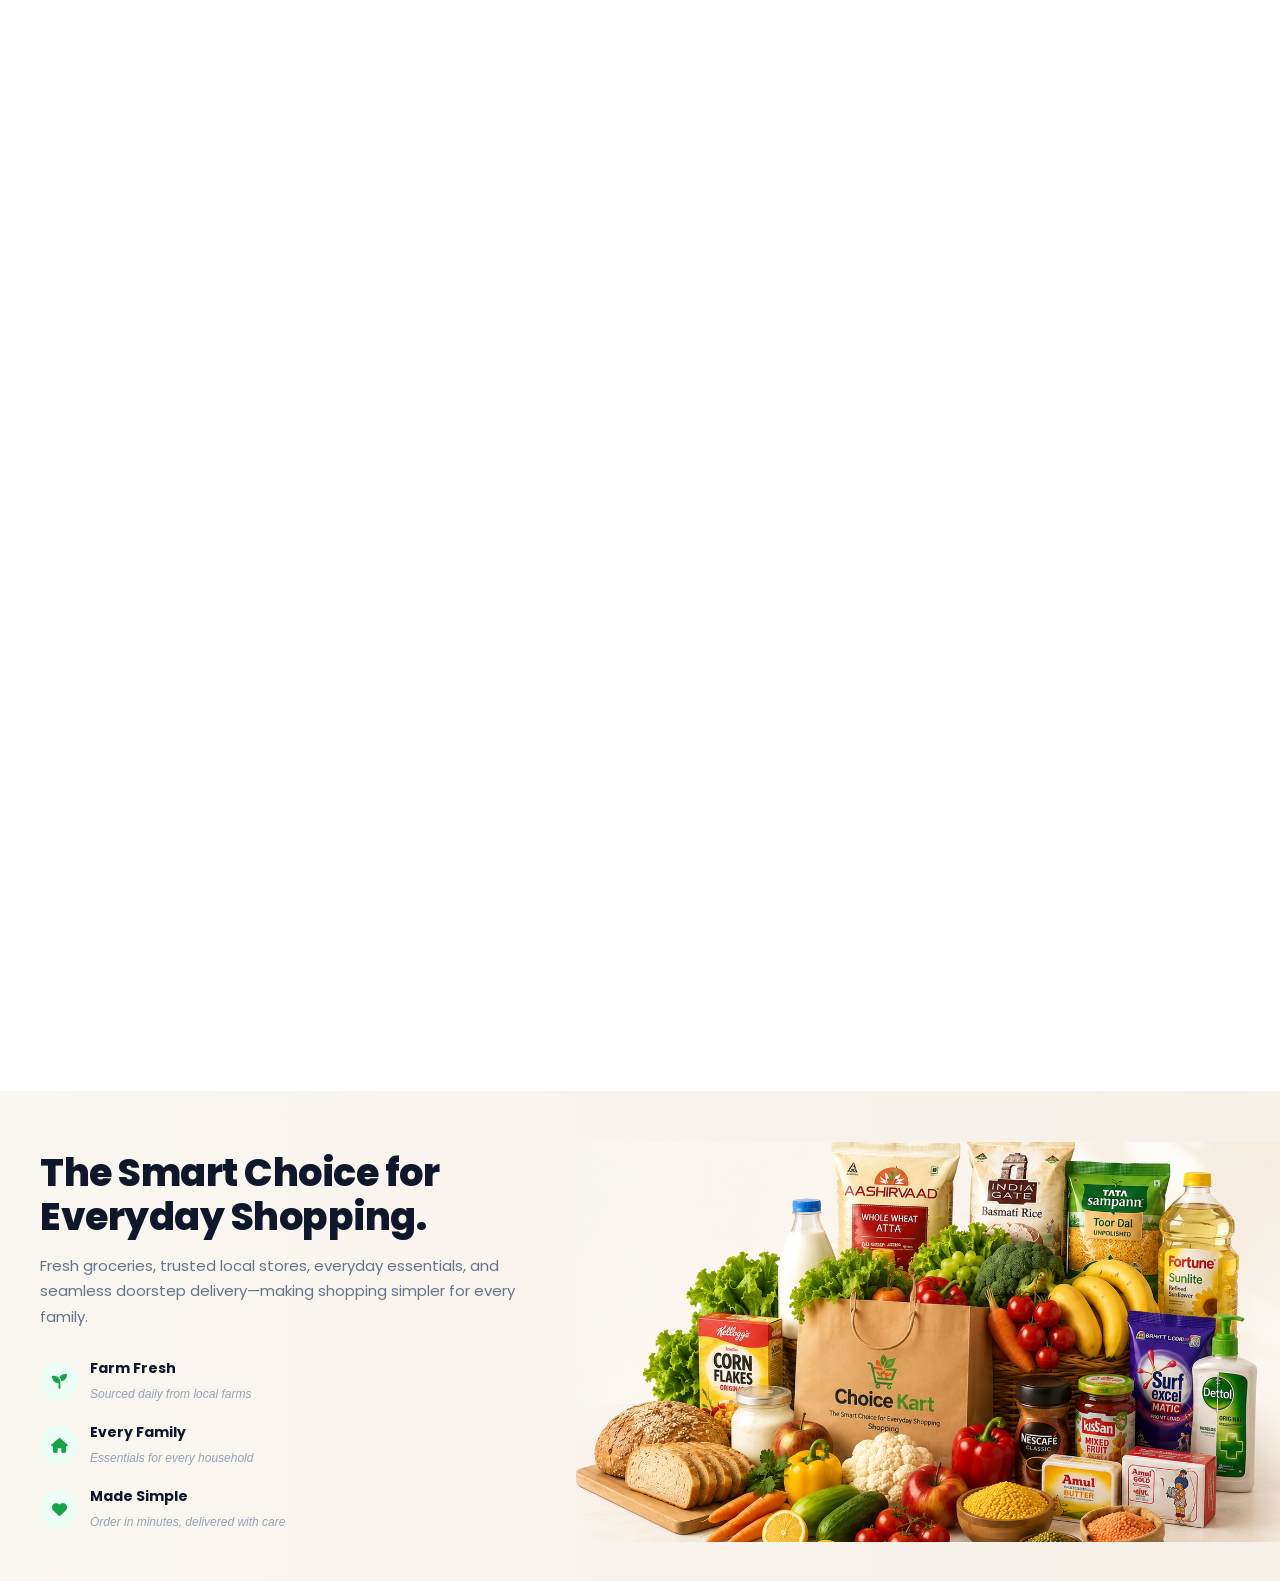
==== commit a81a00d1: "Premium website UI/UX redesign - Color palette: brighter green (#16A34A), rose red accent, slate tex" ====
--- a/index.html
+++ b/index.html
@@ -147,10 +147,10 @@
                     </div>
                     <div class="hero-image">
                         <div class="hero-stats">
-                            <div class="stat-icon"><i class="fas fa-rocket"></i></div>
+                            <div class="stat-icon"><i class="fas fa-bolt"></i></div>
                             <div class="stat-text">
-                                <strong>Launching Soon</strong>
-                                <small>in Jagtial</small>
+                                <strong>Express Delivery</strong>
+                                <small>Within 30 Minutes</small>
                             </div>
                         </div>
                         <img src="assets/images/logo.jpeg" alt="Choice Kart - Fresh Groceries Delivered" loading="lazy" decoding="async">
@@ -165,14 +165,14 @@
     <!-- ===== PROMOTIONAL TICKER ===== -->
     <div class="promo-ticker">
         <div class="ticker-content">
-            <span>&#127881; Grand Opening Offer: Visit our store in Jagtial</span>
-            <span>&#128666; Free delivery on orders above &#8377;499</span>
-            <span>&#127807; Fresh products daily from local farms</span>
-            <span>&#9889; 30-minute express delivery in Jagtial</span>
-            <span>&#127881; Grand Opening Offer: Visit our store in Jagtial</span>
-            <span>&#128666; Free delivery on orders above &#8377;499</span>
-            <span>&#127807; Fresh products daily from local farms</span>
-            <span>&#9889; 30-minute express delivery in Jagtial</span>
+            <span>Grand Opening Offer: Visit our store in Jagtial</span>
+            <span>Free delivery on orders above &#8377;499</span>
+            <span>Fresh products daily from local farms</span>
+            <span>30-minute express delivery in Jagtial</span>
+            <span>Grand Opening Offer: Visit our store in Jagtial</span>
+            <span>Free delivery on orders above &#8377;499</span>
+            <span>Fresh products daily from local farms</span>
+            <span>30-minute express delivery in Jagtial</span>
         </div>
     </div>
 
@@ -345,276 +345,170 @@
         </div>
     </section>
 
-    <!-- ===== DOWNLOAD APP SECTION ===== -->
-    <section class="app-section fade-in-up">
-        <div class="container">
-            <div class="app-content">
-                <div class="app-badge">
-                    <i class="fas fa-mobile-alt"></i> Mobile App
-                </div>
-                <h2>The Choice Kart App is Coming Soon</h2>
-                <p>We're building something amazing. Get exclusive app-only deals, lightning-fast ordering, real-time delivery tracking, and a seamless grocery shopping experience right from your pocket.</p>
-                <ul class="app-features">
-                    <li><i class="fas fa-check-circle"></i> Exclusive app-only discounts &amp; flash deals</li>
-                    <li><i class="fas fa-check-circle"></i> Real-time order tracking with live updates</li>
-                    <li><i class="fas fa-check-circle"></i> One-tap reorder from your purchase history</li>
-                    <li><i class="fas fa-check-circle"></i> Personalized recommendations just for you</li>
-                    <li><i class="fas fa-check-circle"></i> Secure payments with multiple options</li>
-                </ul>
-                <div class="app-buttons">
-                    <div class="app-btn">
-                        <i class="fab fa-google-play" style="color:#0A8F3F;"></i>
-                        <div class="btn-label">
-                            <small>GET IT ON</small>
-                            <strong>Google Play</strong>
-                        </div>
-                        <span class="coming-soon-tag">Coming Soon</span>
-                    </div>
-                    <div class="app-btn">
-                        <i class="fab fa-apple" style="color:#1A1D2E;"></i>
-                        <div class="btn-label">
-                            <small>Download on the</small>
-                            <strong>App Store</strong>
-                        </div>
-                        <span class="coming-soon-tag">Coming Soon</span>
-                    </div>
-                </div>
-            </div>
-            <div class="app-image">
-                <!-- Android Phone Mockup -->
-                <div class="phone-wrapper">
-                    <div class="phone-mockup android">
-                        <div class="phone-notch"></div>
-                        <div class="phone-screen">
-                            <div class="mini-app-header">
-                                <img src="assets/images/logo.jpeg" alt="CK" class="mini-logo" loading="lazy" decoding="async">
-                                <span>Choice Kart</span>
+    <!-- ===== APP CTA SECTION (Premium) ===== -->
+    <section class="app-cta-section fade-in-up">
+        <div class="container">
+            <div class="app-cta-card">
+                <!-- Left: Text -->
+                <div class="app-cta-left">
+                    <div class="app-cta-badge"><i class="fas fa-mobile-alt"></i> Mobile App</div>
+                    <h2>Shop <span style="color:#4ADE80;">Anytime</span>,<br>Anywhere.</h2>
+                    <p>Download the Choice Kart app for faster checkout, exclusive deals, real-time order tracking, and a seamless grocery experience.</p>
+                    <div class="app-cta-highlights">
+                        <div class="app-hl"><i class="fas fa-bolt"></i><div><strong>Instant Ordering</strong><span>Add to cart in seconds</span></div></div>
+                        <div class="app-hl"><i class="fas fa-bell"></i><div><strong>Price Drop Alerts</strong><span>Never miss the best deals</span></div></div>
+                        <div class="app-hl"><i class="fas fa-redo"></i><div><strong>Quick Reorder</strong><span>Your favorites, one tap away</span></div></div>
+                    </div>
+                    <div class="app-cta-buttons">
+                        <a href="#" class="app-store-btn"><i class="fab fa-google-play"></i><div><small>GET IT ON</small><strong>Google Play</strong></div></a>
+                        <a href="#" class="app-store-btn"><i class="fab fa-apple"></i><div><small>Download on</small><strong>App Store</strong></div></a>
+                    </div>
+                </div>
+
+                <!-- Right: Phone + effects -->
+                <div class="app-cta-right">
+                    <!-- Watermark logo -->
+                    <img src="assets/images/logo.jpeg" alt="" class="app-watermark">
+
+                    <!-- Radial glow -->
+                    <div class="app-glow"></div>
+
+                    <!-- Floating grocery items -->
+                    <div class="app-float af-1">🥭</div>
+                    <div class="app-float af-2">🥛</div>
+                    <div class="app-float af-3">🥖</div>
+                    <div class="app-float af-4">🍅</div>
+                    <div class="app-float af-5">🥬</div>
+                    <div class="app-float af-6">🧀</div>
+
+                    <!-- Dotted path -->
+                    <svg class="app-path" viewBox="0 0 300 400" fill="none">
+                        <path d="M30,350 C80,300 50,200 150,150 C250,100 200,50 250,30" stroke="rgba(22,163,74,0.12)" stroke-width="2" stroke-dasharray="6,8" fill="none"/>
+                    </svg>
+
+                    <!-- Glass notification cards -->
+                    <div class="app-notif an-1"><span>🥭</span> Mangoes added</div>
+                    <div class="app-notif an-2"><span>🚚</span> Arriving in 18 mins</div>
+                    <div class="app-notif an-3"><span>💰</span> ₹124 Saved</div>
+
+                    <!-- Phone -->
+                    <div class="app-phone">
+                        <div class="app-phone-notch"></div>
+                        <div class="app-phone-screen">
+                            <div class="aps-header">
+                                <img src="assets/images/logo.jpeg" alt="" style="width:18px;height:18px;border-radius:3px;">
+                                <span style="font-weight:700;font-size:10px;">Choice Kart</span>
+                                <span style="margin-left:auto;font-size:8px;color:#16A34A;"><i class="fas fa-bolt"></i> 30 Min</span>
                             </div>
-                            <div class="mini-search"><i class="fas fa-search"></i> Search groceries...</div>
-                            <div class="mini-categories">
-                                <div class="mini-cat">
-                                    <div class="mini-cat-circle"><img src="assets/images/products/flour/aashirvaad-whole-wheat-atta.jpg" alt="" loading="lazy" decoding="async"></div>
-                                    <span>Grocery</span>
-                                </div>
-                                <div class="mini-cat">
-                                    <div class="mini-cat-circle"><img src="assets/images/downloads/Fresh Tomato - Hybrid, Organically Grown.jpg" alt="" loading="lazy" decoding="async"></div>
-                                    <span>Veggies</span>
-                                </div>
-                                <div class="mini-cat">
-                                    <div class="mini-cat-circle"><img src="assets/images/downloads/Apple - Shimla, Premium.jpg" alt="" loading="lazy" decoding="async"></div>
-                                    <span>Fruits</span>
-                                </div>
-                                <div class="mini-cat">
-                                    <div class="mini-cat-circle"><img src="assets/images/downloads/Amul Taaza Toned Fresh Milk.jpg" alt="" loading="lazy" decoding="async"></div>
-                                    <span>Dairy</span>
+                            <div class="aps-search"><i class="fas fa-search" style="font-size:8px;color:#94A3B8;"></i> <span>Search groceries...</span></div>
+                            <div class="aps-scroll-container">
+                                <div class="aps-scroll-track">
+                                    <div class="aps-product"><img src="assets/images/downloads/Fresh Tomato - Hybrid, Organically Grown.jpg" alt=""><div class="aps-name">Tomato</div><div class="aps-price">₹42</div><div class="aps-add">ADD</div></div>
+                                    <div class="aps-product"><img src="assets/images/downloads/Amul Taaza Toned Fresh Milk.jpg" alt=""><div class="aps-name">Milk</div><div class="aps-price">₹29</div><div class="aps-add added"><i class="fas fa-check"></i></div></div>
+                                    <div class="aps-product"><img src="assets/images/products/flour/aashirvaad-whole-wheat-atta.jpg" alt=""><div class="aps-name">Atta</div><div class="aps-price">₹265</div><div class="aps-add">ADD</div></div>
+                                    <div class="aps-product"><img src="assets/images/downloads/Fresh Banana - Robusta.jpg" alt=""><div class="aps-name">Banana</div><div class="aps-price">₹49</div><div class="aps-add added"><i class="fas fa-check"></i></div></div>
+                                    <div class="aps-product"><img src="assets/images/downloads/Apple - Shimla, Premium.jpg" alt=""><div class="aps-name">Apple</div><div class="aps-price">₹180</div><div class="aps-add">ADD</div></div>
                                 </div>
                             </div>
-                            <div class="mini-banner">
-                                <h4>Fresh Groceries Delivered!</h4>
-                                <p>30 min delivery in Jagtial</p>
-                            </div>
-                            <div class="mini-products">
-                                <div class="mini-product">
-                                    <div class="mini-product-img"><img src="assets/images/downloads/India Gate Basmati Rice - Super.jpg" alt="" loading="lazy" decoding="async"></div>
-                                    <div class="mini-product-name">Basmati Rice</div>
-                                    <div class="mini-product-price">&#8377;899</div>
-                                    <div class="mini-product-btn">Add</div>
-                                </div>
-                                <div class="mini-product">
-                                    <div class="mini-product-img"><img src="assets/images/downloads/Fortune Sunlite Refined Sunflower Oil.jpg" alt="" loading="lazy" decoding="async"></div>
-                                    <div class="mini-product-name">Sunflower Oil</div>
-                                    <div class="mini-product-price">&#8377;176</div>
-                                    <div class="mini-product-btn">Add</div>
-                                </div>
-                                <div class="mini-product">
-                                    <div class="mini-product-img"><img src="assets/images/downloads/Tata Salt - Iodised.jpg" alt="" loading="lazy" decoding="async"></div>
-                                    <div class="mini-product-name">Tata Salt</div>
-                                    <div class="mini-product-price">&#8377;20</div>
-                                    <div class="mini-product-btn">Add</div>
-                                </div>
-                                <div class="mini-product">
-                                    <div class="mini-product-img"><img src="assets/images/downloads/Fresh Banana - Robusta.jpg" alt="" loading="lazy" decoding="async"></div>
-                                    <div class="mini-product-name">Fresh Banana</div>
-                                    <div class="mini-product-price">&#8377;49</div>
-                                    <div class="mini-product-btn">Add</div>
-                                </div>
-                            </div>
-                            <div class="mini-bottom-bar">
-                                <i class="fas fa-home active-icon"></i>
-                                <i class="fas fa-th-large"></i>
-                                <i class="fas fa-shopping-cart"></i>
-                                <i class="fas fa-heart"></i>
-                                <i class="fas fa-user"></i>
+                            <div class="aps-cart-bar">
+                                <div><span style="font-size:8px;color:white;font-weight:600;">3 items</span> <span style="font-size:9px;color:white;font-weight:700;">₹443</span></div>
+                                <span style="font-size:8px;color:white;font-weight:700;">View Cart <i class="fas fa-arrow-right" style="font-size:7px;"></i></span>
                             </div>
                         </div>
                     </div>
-                    <div class="phone-label"><i class="fab fa-android"></i> Android</div>
-                </div>
-
-                <!-- iOS Phone Mockup -->
-                <div class="phone-wrapper">
-                    <div class="phone-mockup ios">
-                        <div class="phone-notch dynamic-island"></div>
-                        <div class="phone-screen">
-                            <div class="mini-app-header" style="padding-top:32px;">
-                                <img src="assets/images/logo.jpeg" alt="CK" class="mini-logo" loading="lazy" decoding="async">
-                                <span>Choice Kart</span>
-                            </div>
-                            <div class="mini-search"><i class="fas fa-search"></i> Search for atta, dal...</div>
-                            <div class="mini-banner" style="background: linear-gradient(135deg, #FFF3E0, #FFE0B2);">
-                                <h4 style="color: #E65100;">Mega Sunday Offer!</h4>
-                                <p>Flat &#8377;200 OFF on first order</p>
-                            </div>
-                            <div class="mini-categories">
-                                <div class="mini-cat">
-                                    <div class="mini-cat-circle"><img src="assets/images/downloads/Amul Pasteurised Butter.jpg" alt="" loading="lazy" decoding="async"></div>
-                                    <span>Dairy</span>
-                                </div>
-                                <div class="mini-cat">
-                                    <div class="mini-cat-circle"><img src="assets/images/downloads/Lay's Potato Chips - Classic Salted.jpg" alt="" loading="lazy" decoding="async"></div>
-                                    <span>Snacks</span>
-                                </div>
-                                <div class="mini-cat">
-                                    <div class="mini-cat-circle"><img src="assets/images/downloads/Bru Instant Coffee.jpg" alt="" loading="lazy" decoding="async"></div>
-                                    <span>Drinks</span>
-                                </div>
-                                <div class="mini-cat">
-                                    <div class="mini-cat-circle"><img src="assets/images/downloads/Surf Excel Matic Top Load Detergent.jpg" alt="" loading="lazy" decoding="async"></div>
-                                    <span>Home</span>
-                                </div>
-                            </div>
-                            <div class="mini-products">
-                                <div class="mini-product">
-                                    <div class="mini-product-img"><img src="assets/images/downloads/Amul Pasteurised Butter.jpg" alt="" loading="lazy" decoding="async"></div>
-                                    <div class="mini-product-name">Amul Butter</div>
-                                    <div class="mini-product-price">&#8377;56</div>
-                                    <div class="mini-product-btn">Add</div>
-                                </div>
-                                <div class="mini-product">
-                                    <div class="mini-product-img"><img src="assets/images/downloads/Tata Tea Premium - Rich & Aromatic.jpg" alt="" loading="lazy" decoding="async"></div>
-                                    <div class="mini-product-name">Tata Tea</div>
-                                    <div class="mini-product-price">&#8377;129</div>
-                                    <div class="mini-product-btn">Add</div>
-                                </div>
-                                <div class="mini-product">
-                                    <div class="mini-product-img"><img src="assets/images/downloads/Pomegranate - Fresh & Juicy.jpg" alt="" loading="lazy" decoding="async"></div>
-                                    <div class="mini-product-name">Pomegranate</div>
-                                    <div class="mini-product-price">&#8377;160</div>
-                                    <div class="mini-product-btn">Add</div>
-                                </div>
-                                <div class="mini-product">
-                                    <div class="mini-product-img"><img src="assets/images/downloads/Vim Dishwash Liquid Gel - Lemon.jpg" alt="" loading="lazy" decoding="async"></div>
-                                    <div class="mini-product-name">Vim Liquid</div>
-                                    <div class="mini-product-price">&#8377;95</div>
-                                    <div class="mini-product-btn">Add</div>
-                                </div>
-                            </div>
-                            <div class="mini-bottom-bar">
-                                <i class="fas fa-home active-icon"></i>
-                                <i class="fas fa-th-large"></i>
-                                <i class="fas fa-shopping-bag"></i>
-                                <i class="far fa-heart"></i>
-                                <i class="fas fa-user-circle"></i>
-                            </div>
+                </div>
+            </div>
+        </div>
+    </section>
+
+    <!-- ===== BRAND STORY BANNER ===== -->
+    <section class="brand-banner">
+        <div class="brand-banner-inner">
+            <div class="brand-banner-text">
+                <h2>The Smart Choice for<br>Everyday Shopping.</h2>
+                <p>Fresh groceries, trusted local stores, everyday essentials, and seamless doorstep delivery&mdash;making shopping simpler for every family.</p>
+                <div class="brand-banner-values">
+                    <div class="bb-value">
+                        <i class="fas fa-seedling"></i>
+                        <div><strong>Farm Fresh</strong><span>Sourced daily from local farms</span></div>
+                    </div>
+                    <div class="bb-value">
+                        <i class="fas fa-home"></i>
+                        <div><strong>Every Family</strong><span>Essentials for every household</span></div>
+                    </div>
+                    <div class="bb-value">
+                        <i class="fas fa-heart"></i>
+                        <div><strong>Made Simple</strong><span>Order in minutes, delivered with care</span></div>
+                    </div>
+                </div>
+            </div>
+            <div class="brand-banner-photo">
+                <img src="assets/images/grocery-spread.png" alt="Fresh Groceries" loading="lazy">
+            </div>
+        </div>
+    </section>
+
+    <!-- ===== FOOTER (Clean & Minimal) ===== -->
+    <footer class="footer">
+        <div class="container">
+            <div class="footer-grid">
+                <!-- Brand -->
+                <div class="footer-about">
+                    <div style="display:flex;align-items:center;gap:10px;margin-bottom:14px;">
+                        <img src="assets/images/logo.jpeg" alt="Choice Kart" loading="lazy" decoding="async" style="height:36px;border-radius:8px;">
+                        <div>
+                            <div style="font-size:16px;font-weight:700;color:white;">Choice Kart</div>
+                            <div style="font-size:11px;color:rgba(255,255,255,0.4);">Smart Choice, Better Life</div>
                         </div>
                     </div>
-                    <div class="phone-label"><i class="fab fa-apple"></i> iOS</div>
-                </div>
-            </div>
-        </div>
-    </section>
-
-    <!-- ===== FOOTER ===== -->
-    <footer class="footer">
-        <div class="container">
-            <div class="footer-grid">
-                <!-- About -->
-                <div class="footer-about">
-                    <img src="assets/images/logo.jpeg" alt="Choice Kart" loading="lazy" decoding="async">
-                    <p>Choice Kart is Jagtial's most trusted online grocery store. We deliver premium quality groceries, farm-fresh vegetables, and seasonal fruits at the most affordable prices with lightning-fast doorstep delivery.</p>
-                    <p class="tagline">Smart Choice, Better Life &trade;</p>
+                    <p>Fresh groceries delivered to your doorstep in Jagtial within 30 minutes.</p>
                     <div class="footer-social">
                         <a href="#" title="Facebook"><i class="fab fa-facebook-f"></i></a>
                         <a href="#" title="Instagram"><i class="fab fa-instagram"></i></a>
+                        <a href="https://wa.me/919666991993" title="WhatsApp"><i class="fab fa-whatsapp"></i></a>
                         <a href="#" title="YouTube"><i class="fab fa-youtube"></i></a>
-                        <a href="https://wa.me/919666991993" title="WhatsApp"><i class="fab fa-whatsapp"></i></a>
-                        <a href="#" title="Twitter"><i class="fab fa-x-twitter"></i></a>
-                    </div>
-                </div>
-
-                <!-- Quick Links -->
+                    </div>
+                </div>
+
+                <!-- Links -->
                 <div>
-                    <h4>Quick Links</h4>
+                    <h4>Company</h4>
                     <ul class="footer-links">
-                        <li><a href="#">Home</a></li>
                         <li><a href="#">About Us</a></li>
-                        <li><a href="#">All Products</a></li>
-                        <li><a href="#">Today's Offers</a></li>
-                        <li><a href="#">Contact Us</a></li>
+                        <li><a href="#">Contact</a></li>
                         <li><a href="#">Privacy Policy</a></li>
-                        <li><a href="#">Terms &amp; Conditions</a></li>
-                    </ul>
-                </div>
-
-                <!-- Categories -->
-                <div>
-                    <h4>Top Categories</h4>
-                    <ul class="footer-links">
-                        <li><a href="#">Grocery &amp; Staples</a></li>
-                        <li><a href="#">Fresh Vegetables</a></li>
-                        <li><a href="#">Fresh Fruits</a></li>
-                        <li><a href="#">Dairy Products</a></li>
-                        <li><a href="#">Snacks &amp; Munchies</a></li>
-                        <li><a href="#">Tea, Coffee &amp; Beverages</a></li>
-                        <li><a href="#">Household Essentials</a></li>
+                        <li><a href="#">Terms of Service</a></li>
+                        <li><a href="#">Refund Policy</a></li>
                     </ul>
                 </div>
 
                 <!-- Contact -->
                 <div>
-                    <h4>Get in Touch</h4>
+                    <h4>Contact</h4>
                     <ul class="footer-contact">
-                        <li>
-                            <i class="fas fa-user-tie"></i>
-                            <span><strong>Proprietor:</strong> Balusani Thirumal Goud</span>
-                        </li>
                         <li>
                             <i class="fas fa-phone-alt"></i>
                             <span><a href="tel:9666991993" style="color:rgba(255,255,255,0.6);">+91 96669 91993</a></span>
                         </li>
                         <li>
                             <i class="fas fa-map-marker-alt"></i>
-                            <span>Jagtial, Telangana 505327, India</span>
+                            <span>Jagtial, Telangana 505327</span>
                         </li>
                         <li>
                             <i class="fas fa-clock"></i>
-                            <span>Delivery Hours: 9:00 AM - 7:00 PM (Daily)</span>
-                        </li>
-                        <li>
-                            <i class="fas fa-route"></i>
-                            <span>Delivery Coverage: 0 - 5 KM Radius</span>
+                            <span>9 AM - 7 PM (Daily)</span>
                         </li>
                     </ul>
-                    <h4 style="margin-top:20px;">We Accept</h4>
-                    <div class="payment-methods">
-                        <span class="payment-chip"><i class="fas fa-mobile-alt"></i> UPI</span>
-                        <span class="payment-chip">PhonePe</span>
-                        <span class="payment-chip">Google Pay</span>
-                        <span class="payment-chip">Paytm</span>
-                        <span class="payment-chip"><i class="fas fa-credit-card"></i> Cards</span>
-                        <span class="payment-chip"><i class="fas fa-money-bill-wave"></i> COD</span>
-                    </div>
-                </div>
-            </div>
-
-            <!-- Footer Bottom -->
+                    <div class="payment-methods" style="margin-top:16px;">
+                        <span class="payment-chip">UPI</span>
+                        <span class="payment-chip">Cards</span>
+                        <span class="payment-chip">COD</span>
+                    </div>
+                </div>
+            </div>
+
             <div class="footer-bottom">
-                <p>&copy; 2026 Choice Kart. All Rights Reserved. | Your Trust, Our Promise.</p>
-                <div class="footer-bottom-links">
-                    <a href="#">Privacy Policy</a>
-                    <a href="#">Terms of Service</a>
-                    <a href="#">Refund Policy</a>
-                </div>
+                <p>&copy; 2026 Choice Kart. All Rights Reserved.</p>
             </div>
         </div>
     </footer>
--- a/css/style.css
+++ b/css/style.css
@@ -6,31 +6,31 @@
 }
 
 :root {
-    --primary: #059669;
-    --primary-dark: #047857;
-    --primary-light: #ECFDF5;
-    --primary-gradient: linear-gradient(135deg, #059669 0%, #10B981 100%);
-    --accent: #F59E0B;
-    --accent-dark: #D4601A;
-    --accent-light: #FFF3E0;
-    --bg: #FAFAFA;
-    --bg-white: #FFFFFF;
+    --primary: #16A34A;         /* Brighter grocery green (Zepto-like) */
+    --primary-dark: #15803D;
+    --primary-light: #F0FDF4;
+    --primary-gradient: linear-gradient(135deg, #16A34A 0%, #22C55E 100%);
+    --accent: #E11D48;          /* Rose red for discounts/urgency (not orange) */
+    --accent-light: #FFF1F2;
+    --secondary: #0EA5E9;       /* Sky blue for info badges */
+    --bg: #FFFFFF;              /* Pure white background (not off-white) */
+    --bg-light: #F8FAFC;        /* Very subtle gray for sections */
     --surface: #FFFFFF;
-    --text-primary: #111827;
-    --text-secondary: #4B5563;
-    --text-muted: #9CA3AF;
-    --border: #E8EAF0;
-    --shadow-sm: 0 1px 3px rgba(0,0,0,0.05);
-    --shadow: 0 1px 3px rgba(0,0,0,0.05), 0 1px 2px rgba(0,0,0,0.06);
-    --shadow-md: 0 4px 6px rgba(0,0,0,0.05), 0 10px 15px rgba(0,0,0,0.05);
-    --shadow-lg: 0 8px 32px rgba(0,0,0,0.10);
-    --shadow-hover: 0 8px 25px rgba(0,0,0,0.08);
+    --text-primary: #0F172A;    /* Slate-900 (deeper, more premium) */
+    --text-secondary: #475569;  /* Slate-600 */
+    --text-muted: #94A3B8;      /* Slate-400 */
+    --border: #E2E8F0;          /* Slate-200 (cleaner) */
+    --shadow-sm: 0 1px 2px rgba(0,0,0,0.04);
+    --shadow: 0 1px 3px rgba(0,0,0,0.06), 0 1px 2px rgba(0,0,0,0.04);
+    --shadow-md: 0 4px 6px -1px rgba(0,0,0,0.07), 0 2px 4px -2px rgba(0,0,0,0.05);
+    --shadow-lg: 0 10px 15px -3px rgba(0,0,0,0.08), 0 4px 6px -4px rgba(0,0,0,0.04);
+    --shadow-hover: 0 10px 25px -5px rgba(0,0,0,0.1);
     --radius: 12px;
-    --radius-md: 16px;
-    --radius-lg: 20px;
+    --radius-md: 14px;
+    --radius-lg: 18px;
     --radius-xl: 24px;
     --radius-full: 9999px;
-    --transition: all 0.3s cubic-bezier(0.4, 0, 0.2, 1);
+    --transition: all 0.2s ease;   /* Faster transitions (0.2s not 0.3s) */
 }
 
 html {
@@ -49,7 +49,7 @@
 
 /* Premium: cursor pointer on all clickable elements */
 a, button, [onclick], .category-card, .offer-card, .brand-card,
-.product-wishlist, .add-to-cart-btn, .qty-controls button,
+.add-btn, .qty-controls button,
 .header-action, .mobile-menu-btn, .scroll-top, .modal-close,
 .cart-close, .cart-empty-btn, .checkout-btn, .app-btn,
 .whatsapp-float, .call-float, .modal-btn, .offer-btn,
@@ -59,7 +59,7 @@
 
 /* Premium: user-select none on buttons and nav */
 button, .category-nav a, .btn-primary, .btn-outline,
-.add-to-cart-btn, .qty-controls button, .header-action,
+.add-btn, .qty-controls button, .header-action,
 .app-btn, .modal-btn, .checkout-btn, .cart-empty-btn,
 .offer-btn, .scroll-top, .mobile-menu-btn {
     -webkit-user-select: none;
@@ -145,7 +145,7 @@
 
 /* ===== HEADER ===== */
 .header {
-    background: var(--bg-white);
+    background: var(--surface);
     box-shadow: 0 1px 0 var(--border);
     position: sticky;
     top: 0;
@@ -154,14 +154,14 @@
 }
 
 .header.scrolled {
-    box-shadow: var(--shadow-md);
+    box-shadow: 0 1px 3px rgba(0,0,0,0.05);
 }
 
 .header .container {
     display: flex;
     align-items: center;
     justify-content: space-between;
-    padding: 12px 24px;
+    padding: 10px 24px;
     gap: 24px;
 }
 
@@ -170,7 +170,7 @@
 }
 
 .ck-icon {
-    height: 50px;
+    height: 40px;
     width: auto;
 }
 
@@ -184,7 +184,7 @@
 }
 
 .bt-name {
-    font-size: 21px;
+    font-size: 18px;
     font-weight: 800;
     letter-spacing: 0.5px;
 }
@@ -242,7 +242,7 @@
     flex: 1;
     max-width: 580px;
     display: flex;
-    border: 2px solid var(--border);
+    border: 1.5px solid var(--border);
     border-radius: var(--radius-full);
     overflow: hidden;
     transition: var(--transition);
@@ -264,7 +264,7 @@
 
 .search-bar input {
     flex: 1;
-    padding: 11px 14px;
+    padding: 9px 14px;
     border: none;
     outline: none;
     font-size: 14px;
@@ -350,23 +350,22 @@
 
 /* ===== CATEGORY NAV ===== */
 .category-nav {
-    background: var(--primary);
+    background: white;
+    border-bottom: 1px solid var(--border);
     overflow-x: auto;
     scrollbar-width: none;
-}
-
+    -webkit-overflow-scrolling: touch;
+}
 .category-nav::-webkit-scrollbar { display: none; }
-
 .category-nav .container {
     display: flex;
     align-items: center;
-    padding-left: 10px;
-    padding-right: 10px;
-}
-
+    gap: 4px;
+    padding: 8px 24px;
+}
 .category-nav a {
-    color: rgba(255,255,255,0.9);
-    padding: 13px 20px;
+    color: var(--text-secondary);
+    padding: 7px 16px;
     font-size: 13px;
     font-weight: 500;
     white-space: nowrap;
@@ -374,53 +373,46 @@
     display: flex;
     align-items: center;
     gap: 6px;
-    position: relative;
-    letter-spacing: 0.2px;
-}
-
-.category-nav a:hover,
+    border-radius: var(--radius-full);
+    border: 1px solid transparent;
+}
+.category-nav a:hover {
+    background: var(--bg-light);
+    color: var(--text-primary);
+}
 .category-nav a.active {
-    background: rgba(255,255,255,0.15);
+    background: var(--primary);
     color: white;
 }
-
-.category-nav a.active::after {
-    content: '';
-    position: absolute;
-    bottom: 0;
-    left: 50%;
-    transform: translateX(-50%);
-    width: 60%;
-    height: 3px;
-    background: white;
-    border-radius: 3px 3px 0 0;
-}
-
+.category-nav a.active::after { display: none; }
 .category-nav a.all-categories {
-    background: var(--accent);
+    background: none;
     font-weight: 600;
-    padding: 13px 22px;
-    letter-spacing: 0.3px;
-}
-
+    color: var(--text-primary);
+    border: 1px solid var(--border);
+}
 .category-nav a.all-categories:hover {
-    background: var(--accent-dark);
-}
-
+    background: var(--bg-light);
+    border-color: var(--text-muted);
+}
 .category-nav a.offers-link {
-    color: #FFD54F;
+    color: var(--accent);
     font-weight: 600;
+}
+.category-nav a.offers-link:hover {
+    background: var(--accent-light);
 }
 
 /* ===== HERO BANNER ===== */
 .hero {
     background: linear-gradient(135deg, #F5FAF6 0%, #F8FBF8 40%, #EFF5ED 100%);
-    padding: 60px 0;
+    padding: 0;
     position: relative;
     overflow: hidden;
-}
-
-/* Banner Slider — smooth premium transitions */
+    z-index: 1;
+}
+
+/* Banner Slider — clean crossfade */
 .banner-slider {
     position: relative;
     overflow: hidden;
@@ -428,27 +420,14 @@
 .banner-slide {
     display: none;
     padding: 50px 0;
-    opacity: 0;
-    transform: scale(1.02);
 }
 .banner-slide.active {
     display: block;
-    animation: bannerEnter 1s cubic-bezier(0.25, 0.1, 0.25, 1) forwards;
-}
-.banner-slide.exiting {
-    display: block;
-    animation: bannerExit 0.6s cubic-bezier(0.25, 0.1, 0.25, 1) forwards;
-    position: absolute;
-    top: 0; left: 0; right: 0;
-    z-index: 1;
-}
-@keyframes bannerEnter {
-    from { opacity: 0; transform: scale(1.03); }
-    to { opacity: 1; transform: scale(1); }
-}
-@keyframes bannerExit {
-    from { opacity: 1; transform: scale(1); }
-    to { opacity: 0; transform: scale(0.97); }
+    animation: bannerFadeIn 0.8s ease forwards;
+}
+@keyframes bannerFadeIn {
+    from { opacity: 0; }
+    to { opacity: 1; }
 }
 .banner-slide.image-banner {
     padding: 0;
@@ -699,7 +678,7 @@
 }
 
 .section-header h2 {
-    font-size: 24px;
+    font-size: 28px;
     font-weight: 700;
     color: var(--text-primary);
     letter-spacing: -0.3px;
@@ -723,99 +702,230 @@
     gap: 10px;
 }
 
-/* ===== OFFERS SECTION ===== */
+/* ===== OFFERS V2 — Light Pastel Cards (like reference) ===== */
+.offer-card-v2 {
+    border-radius: 20px;
+    padding: 28px 24px;
+    display: flex;
+    align-items: center;
+    gap: 12px;
+    min-height: 200px;
+    position: relative;
+    overflow: hidden;
+    transition: transform 0.3s ease, box-shadow 0.3s ease;
+}
+
+.offer-card-v2:hover {
+    transform: translateY(-4px);
+    box-shadow: 0 12px 32px rgba(0,0,0,0.08);
+}
+
+.offer-card-v2.oc-warm { background: linear-gradient(135deg, #FFF8F0, #FFEDD5); }
+.offer-card-v2.oc-blue { background: linear-gradient(135deg, #F0F9FF, #E0F2FE); }
+.offer-card-v2.oc-green { background: linear-gradient(135deg, #F0FDF4, #DCFCE7); }
+
+.oc-text { flex: 1; position: relative; z-index: 1; }
+
+.oc-tag {
+    display: inline-flex;
+    align-items: center;
+    gap: 4px;
+    font-size: 10px;
+    font-weight: 700;
+    text-transform: uppercase;
+    letter-spacing: 1px;
+    color: #16A34A;
+    margin-bottom: 8px;
+}
+
+.offer-card-v2 h3 {
+    font-size: 20px;
+    font-weight: 800;
+    color: #0F172A;
+    line-height: 1.2;
+    margin-bottom: 6px;
+}
+
+.offer-card-v2 p {
+    font-size: 12px;
+    color: #64748B;
+    line-height: 1.5;
+    margin-bottom: 10px;
+}
+
+.oc-value {
+    font-size: 14px;
+    color: #0F172A;
+    margin-bottom: 12px;
+}
+
+.oc-value strong {
+    font-size: 24px;
+    font-weight: 900;
+    color: #16A34A;
+}
+
+.oc-btn {
+    display: inline-flex;
+    align-items: center;
+    gap: 6px;
+    padding: 8px 18px;
+    border-radius: 10px;
+    font-size: 12px;
+    font-weight: 700;
+    text-decoration: none;
+    transition: all 0.2s;
+}
+
+.oc-btn.green { background: #16A34A; color: white; }
+.oc-btn.green:hover { background: #15803D; box-shadow: 0 4px 12px rgba(22,163,74,0.3); }
+.oc-btn.blue { background: #0284C7; color: white; }
+.oc-btn.blue:hover { background: #0369A1; box-shadow: 0 4px 12px rgba(2,132,199,0.3); }
+
+.oc-visual {
+    flex: 0 0 120px;
+    position: relative;
+    height: 140px;
+    display: flex;
+    align-items: center;
+    justify-content: center;
+}
+
+.oc-visual img {
+    max-width: 100px;
+    max-height: 100px;
+    object-fit: contain;
+    filter: drop-shadow(0 4px 12px rgba(0,0,0,0.1));
+    position: relative;
+    z-index: 1;
+}
+
+.oc-visual .oc-img-sm {
+    position: absolute;
+    bottom: 0;
+    right: -10px;
+    max-width: 60px;
+    max-height: 60px;
+    z-index: 0;
+    opacity: 0.7;
+}
+
+@media (max-width: 768px) {
+    .offers-grid { grid-template-columns: 1fr !important; }
+    .offer-card-v2 { min-height: 160px; padding: 20px; }
+    .offer-card-v2 h3 { font-size: 18px; }
+    .oc-visual { flex: 0 0 90px; height: 100px; }
+    .oc-visual img { max-width: 80px; max-height: 80px; }
+}
+
+/* ===== OFFERS SECTION (Premium) ===== */
 .offers-grid {
     display: grid;
     grid-template-columns: repeat(3, 1fr);
-    gap: 20px;
+    gap: 16px;
 }
 
 .offer-card {
-    border-radius: var(--radius-lg);
-    padding: 28px;
+    border-radius: 20px;
+    padding: 28px 24px;
     color: white;
     display: flex;
     flex-direction: column;
-    gap: 8px;
-    transition: var(--transition);
+    gap: 10px;
+    transition: all 0.3s ease;
     cursor: pointer;
-    min-height: 160px;
+    min-height: 180px;
     position: relative;
     overflow: hidden;
+    backdrop-filter: blur(8px);
 }
 
 .offer-card::before {
     content: '';
     position: absolute;
-    top: -30px;
-    right: -30px;
-    width: 120px;
-    height: 120px;
-    background: rgba(255,255,255,0.1);
+    top: -40px; right: -40px;
+    width: 140px; height: 140px;
+    background: rgba(255,255,255,0.08);
     border-radius: 50%;
 }
 
+.offer-card::after {
+    content: '';
+    position: absolute;
+    bottom: -30px; left: -30px;
+    width: 100px; height: 100px;
+    background: rgba(255,255,255,0.05);
+    border-radius: 50%;
+}
+
 .offer-card:hover {
-    transform: translateY(-4px);
-    box-shadow: var(--shadow-lg);
-}
-
-.offer-card.mega { background: linear-gradient(135deg, #C62828, #EF5350); }
-.offer-card.savings { background: linear-gradient(135deg, #0D47A1, #42A5F5); }
-.offer-card.delivery { background: linear-gradient(135deg, #1B5E20, #4CAF50); }
+    transform: translateY(-6px) scale(1.02);
+    box-shadow: 0 16px 40px rgba(0,0,0,0.15);
+}
+
+.offer-card.mega { background: linear-gradient(145deg, #B91C1C, #EF4444); }
+.offer-card.savings { background: linear-gradient(145deg, #0C4A6E, #0EA5E9); }
+.offer-card.delivery { background: linear-gradient(145deg, #14532D, #22C55E); }
 
 .offer-card .offer-label {
-    font-size: 11px;
+    font-size: 10px;
     text-transform: uppercase;
-    letter-spacing: 1.5px;
-    font-weight: 600;
-    opacity: 0.85;
+    letter-spacing: 2px;
+    font-weight: 700;
+    opacity: 0.7;
 }
 
 .offer-card h3 {
-    font-size: 20px;
-    font-weight: 700;
-    line-height: 1.3;
+    font-size: 19px;
+    font-weight: 800;
+    line-height: 1.25;
+    position: relative;
+    z-index: 1;
 }
 
 .offer-card p {
     font-size: 13px;
-    opacity: 0.9;
+    opacity: 0.8;
     line-height: 1.5;
+    position: relative;
+    z-index: 1;
 }
 
 .offer-card .offer-value {
-    font-size: 32px;
-    font-weight: 800;
+    font-size: 28px;
+    font-weight: 900;
     letter-spacing: -0.5px;
+    position: relative;
+    z-index: 1;
 }
 
 .offer-card .offer-btn {
     display: inline-flex;
     align-items: center;
     gap: 6px;
-    background: rgba(255,255,255,0.2);
-    backdrop-filter: blur(10px);
-    color: white;
+    background: white;
+    color: #0F172A;
     padding: 8px 18px;
     border-radius: var(--radius-full);
     font-size: 12px;
-    font-weight: 600;
+    font-weight: 700;
     width: fit-content;
     transition: var(--transition);
-    border: 1px solid rgba(255,255,255,0.3);
+    border: none;
+    position: relative;
+    z-index: 1;
 }
 
 .offer-card .offer-btn:hover {
-    background: rgba(255,255,255,0.35);
-    transform: scale(1.02);
+    transform: scale(1.05);
+    box-shadow: 0 4px 12px rgba(0,0,0,0.15);
 }
 
 /* ===== CATEGORIES SECTION ===== */
 .categories-grid {
     display: grid;
-    grid-template-columns: repeat(7, 1fr);
-    gap: 20px;
+    grid-template-columns: repeat(5, 1fr);
+    gap: 16px;
 }
 
 .category-card {
@@ -833,8 +943,8 @@
 }
 
 .category-icon {
-    width: 90px;
-    height: 90px;
+    width: 80px;
+    height: 80px;
     border-radius: 50%;
     margin: 0 auto 12px;
     display: flex;
@@ -900,16 +1010,15 @@
 /* ===== PRODUCTS SECTION ===== */
 .products-grid {
     display: grid;
-    grid-template-columns: repeat(5, 1fr);
-    gap: 18px;
+    grid-template-columns: repeat(4, 1fr);
+    gap: 16px;
 }
 
 .product-card {
     background: white;
-    border-radius: 16px;
+    border-radius: var(--radius-lg);
     overflow: hidden;
-    border: none;
-    box-shadow: 0 1px 3px rgba(0,0,0,0.04);
+    border: 1px solid var(--border);
     transition: var(--transition);
     position: relative;
     display: flex;
@@ -917,95 +1026,81 @@
 }
 
 .product-card:hover {
-    box-shadow: 0 8px 25px rgba(0,0,0,0.08);
-    transform: translateY(-2px);
-}
-
+    box-shadow: var(--shadow-md);
+    border-color: transparent;
+}
+
+.product-image {
+    height: 180px;
+    display: flex;
+    align-items: center;
+    justify-content: center;
+    padding: 16px;
+    background: var(--bg-light);
+    position: relative;
+}
+
+.product-image img {
+    max-height: 140px;
+    max-width: 100%;
+    object-fit: contain;
+    transition: transform 0.3s ease;
+}
+
+.product-card:hover .product-image img {
+    transform: scale(1.05);
+}
+
+/* Discount badge - top left */
 .product-discount {
     position: absolute;
-    top: 12px;
-    left: 12px;
-    background: #EF4444;
+    top: 10px;
+    left: 10px;
+    background: var(--accent);
     color: white;
-    padding: 4px 10px;
-    border-radius: 8px;
+    padding: 3px 8px;
+    border-radius: 6px;
     font-size: 11px;
     font-weight: 700;
     z-index: 2;
     letter-spacing: 0.3px;
 }
 
-.product-wishlist {
+/* Delivery badge - top right */
+.delivery-badge {
     position: absolute;
-    top: 12px;
-    right: 12px;
-    background: white;
-    border: 1px solid var(--border);
-    width: 34px;
-    height: 34px;
-    border-radius: 50%;
-    display: flex;
-    align-items: center;
-    justify-content: center;
-    cursor: pointer;
-    box-shadow: var(--shadow-sm);
+    top: 10px;
+    right: 10px;
+    background: var(--primary-light);
+    color: var(--primary);
+    padding: 3px 8px;
+    border-radius: 6px;
+    font-size: 10px;
+    font-weight: 700;
     z-index: 2;
-    transition: var(--transition);
-    font-size: 14px;
-    color: var(--text-muted);
-}
-
-.product-wishlist:hover { border-color: #E53935; color: #E53935; }
-.product-wishlist.active { color: #E53935; background: #FFEBEE; border-color: #E53935; }
-
-.product-image {
-    height: 180px;
-    display: flex;
-    align-items: center;
-    justify-content: center;
-    padding: 20px;
-    background: #FAFBFC;
-    position: relative;
-}
-
-.product-image img {
-    max-height: 140px;
-    max-width: 100%;
-    object-fit: contain;
-    transition: transform 0.4s cubic-bezier(0.4, 0, 0.2, 1);
-}
-
-.product-card:hover .product-image img {
-    transform: scale(1.08);
-}
+    letter-spacing: 0.5px;
+}
+
+.delivery-badge i { font-size: 9px; margin-right: 2px; }
 
 .product-info {
-    padding: 16px;
+    padding: 14px;
     display: flex;
     flex-direction: column;
     flex: 1;
-}
-
-.product-brand {
-    font-size: 10px;
-    color: var(--text-muted);
-    text-transform: uppercase;
-    letter-spacing: 1px;
-    margin-bottom: 4px;
-    font-weight: 600;
 }
 
 .product-name {
     font-size: 14px;
     font-weight: 600;
     color: var(--text-primary);
-    margin-bottom: 3px;
+    margin-bottom: 2px;
     display: -webkit-box;
     -webkit-line-clamp: 2;
     -webkit-box-orient: vertical;
     overflow: hidden;
-    line-height: 1.4;
-    min-height: 40px;
+    line-height: 1.35;
+    min-height: 38px;
 }
 
 .product-weight {
@@ -1014,14 +1109,17 @@
     margin-bottom: 10px;
 }
 
+.product-price-row {
+    display: flex;
+    align-items: center;
+    justify-content: space-between;
+    margin-top: auto;
+}
+
 .product-price {
     display: flex;
     align-items: baseline;
-    gap: 8px;
-    margin-bottom: 14px;
-    flex-wrap: wrap;
-    min-height: 28px;
-    margin-top: auto;
+    gap: 6px;
 }
 
 .price-current {
@@ -1036,67 +1134,62 @@
     text-decoration: line-through;
 }
 
-.price-save {
-    font-size: 11px;
-    color: var(--primary);
-    font-weight: 600;
-    background: var(--primary-light);
-    padding: 2px 8px;
-    border-radius: var(--radius-full);
-}
-
-.add-to-cart-btn {
-    width: 100%;
-    padding: 10px;
+/* Compact ADD button (Zepto-style) */
+.add-btn {
+    padding: 6px 20px;
     background: white;
     color: var(--primary);
-    border: 2px solid var(--primary);
-    border-radius: var(--radius);
+    border: 1.5px solid var(--primary);
+    border-radius: 8px;
     font-size: 13px;
-    font-weight: 600;
+    font-weight: 700;
     cursor: pointer;
     transition: var(--transition);
-    display: flex;
-    align-items: center;
-    justify-content: center;
-    gap: 6px;
     font-family: inherit;
-}
-
-.add-to-cart-btn:hover {
+    letter-spacing: 0.5px;
+}
+
+.add-btn:hover {
     background: var(--primary);
     color: white;
 }
 
+/* Qty controls */
 .qty-controls {
     display: none;
     align-items: center;
     justify-content: space-between;
-    border: 2px solid var(--primary);
-    border-radius: var(--radius);
+    border: 1.5px solid var(--primary);
+    border-radius: 8px;
     overflow: hidden;
+    margin-top: auto;
+    max-width: 100px;
+    margin-left: auto;
 }
 
 .qty-controls.active { display: flex; }
 
 .qty-controls button {
-    width: 38px;
-    height: 38px;
+    width: 32px;
+    height: 32px;
     border: none;
     background: var(--primary);
     color: white;
-    font-size: 18px;
+    font-size: 16px;
     cursor: pointer;
     transition: var(--transition);
     font-family: inherit;
+    display: flex;
+    align-items: center;
+    justify-content: center;
 }
 
 .qty-controls button:hover { background: var(--primary-dark); }
 
 .qty-controls span {
-    font-size: 15px;
+    font-size: 14px;
     font-weight: 700;
-    padding: 0 16px;
+    padding: 0 10px;
     color: var(--text-primary);
 }
 
@@ -1152,9 +1245,490 @@
 }
 
 /* ===== DOWNLOAD APP SECTION ===== */
+/* ===== APP CTA SECTION ===== */
+.app-cta-section {
+    padding: 60px 0;
+    background: white;
+}
+
+.app-cta-card {
+    background: linear-gradient(160deg, #FFF9F0 0%, #FFF5E8 40%, #FFF0DD 100%);
+    border-radius: 24px;
+    display: flex;
+    overflow: hidden;
+    min-height: 420px;
+    position: relative;
+}
+
+.app-cta-card::before {
+    content: '';
+    position: absolute;
+    top: -80px; right: -80px;
+    width: 300px; height: 300px;
+    background: radial-gradient(circle, rgba(22,163,74,0.06), transparent 70%);
+    border-radius: 50%;
+}
+
+.app-cta-left {
+    flex: 1;
+    padding: 48px 40px;
+    color: white;
+    display: flex;
+    flex-direction: column;
+    justify-content: center;
+}
+
+.app-cta-badge {
+    display: inline-flex;
+    align-items: center;
+    gap: 6px;
+    background: #16A34A;
+    color: white;
+    padding: 5px 14px;
+    border-radius: 20px;
+    font-size: 11px;
+    font-weight: 600;
+    width: fit-content;
+    margin-bottom: 16px;
+    letter-spacing: 0.5px;
+}
+
+.app-cta-left h2 {
+    font-size: 34px;
+    font-weight: 800;
+    line-height: 1.15;
+    margin-bottom: 12px;
+    color: #0F172A;
+}
+
+.app-cta-left h2 span { color: #16A34A !important; }
+
+.app-cta-left > p {
+    font-size: 14px;
+    color: #64748B;
+    line-height: 1.7;
+    margin-bottom: 20px;
+    max-width: 400px;
+}
+
+.app-cta-highlights {
+    display: flex;
+    flex-direction: column;
+    gap: 14px;
+    margin-bottom: 28px;
+}
+
+.app-hl {
+    display: flex;
+    align-items: center;
+    gap: 12px;
+}
+
+.app-hl > i {
+    width: 34px;
+    height: 34px;
+    background: #ECFDF5;
+    color: #16A34A;
+    border-radius: 50%;
+    display: flex;
+    align-items: center;
+    justify-content: center;
+    font-size: 13px;
+    flex-shrink: 0;
+}
+
+.app-hl strong {
+    display: block;
+    font-size: 13px;
+    color: #0F172A;
+    font-weight: 600;
+}
+
+.app-hl span {
+    font-size: 11px;
+    color: #94A3B8;
+    font-style: italic;
+}
+
+.app-cta-buttons {
+    display: flex;
+    gap: 10px;
+}
+
+.app-store-btn {
+    display: flex;
+    align-items: center;
+    gap: 10px;
+    background: #0F172A;
+    color: white;
+    padding: 10px 20px;
+    border-radius: 12px;
+    transition: var(--transition);
+    text-decoration: none;
+}
+
+.app-store-btn:hover {
+    transform: translateY(-2px);
+    box-shadow: 0 6px 20px rgba(0,0,0,0.15);
+}
+
+.app-store-btn i { font-size: 22px; }
+.app-store-btn small { font-size: 9px; opacity: 0.5; display: block; line-height: 1.2; }
+.app-store-btn strong { font-size: 14px; display: block; line-height: 1.3; }
+
+/* Phone area with premium effects */
+.app-cta-right {
+    flex: 1;
+    position: relative;
+    min-height: 420px;
+    display: flex;
+    align-items: center;
+    justify-content: center;
+    padding: 40px 20px 0;
+}
+
+/* Watermark logo */
+.app-watermark {
+    position: absolute;
+    width: 200px;
+    height: 200px;
+    top: 50%;
+    left: 50%;
+    transform: translate(-50%,-50%);
+    opacity: 0.04;
+    border-radius: 40px;
+    pointer-events: none;
+    z-index: 0;
+}
+
+/* Radial glow behind phone */
+.app-glow {
+    position: absolute;
+    width: 350px;
+    height: 350px;
+    top: 50%;
+    left: 55%;
+    transform: translate(-50%,-50%);
+    background: radial-gradient(circle, rgba(22,163,74,0.1) 0%, rgba(245,158,11,0.06) 40%, transparent 70%);
+    border-radius: 50%;
+    z-index: 0;
+    animation: glowPulse 4s ease-in-out infinite;
+}
+
+@keyframes glowPulse {
+    0%, 100% { transform: translate(-50%,-50%) scale(1); opacity:1; }
+    50% { transform: translate(-50%,-50%) scale(1.1); opacity:0.7; }
+}
+
+/* Dotted path SVG */
+.app-path {
+    position: absolute;
+    width: 300px;
+    height: 400px;
+    top: 0;
+    left: 10%;
+    z-index: 0;
+    opacity: 0.5;
+}
+
+/* Floating grocery products moving toward phone */
+.app-float {
+    position: absolute;
+    font-size: 36px;
+    z-index: 1;
+    filter: drop-shadow(0 4px 12px rgba(0,0,0,0.1));
+    line-height: 1;
+}
+
+.af-1 { top: 10%; left: 8%; animation: floatToPhone 6s ease-in-out infinite 0s; }
+.af-2 { top: 35%; left: 2%; animation: floatToPhone 7s ease-in-out infinite 1s; }
+.af-3 { top: 60%; left: 6%; animation: floatToPhone 5.5s ease-in-out infinite 0.5s; }
+.af-4 { bottom: 12%; left: 18%; animation: floatToPhone 6.5s ease-in-out infinite 1.5s; }
+.af-5 { top: 18%; left: 28%; font-size: 26px; animation: floatToPhone 5s ease-in-out infinite 0.8s; }
+.af-6 { top: 50%; left: 22%; font-size: 28px; animation: floatToPhone 6s ease-in-out infinite 2s; }
+
+@keyframes floatToPhone {
+    0%, 100% { transform: translate(0,0); opacity:0.7; }
+    30% { transform: translate(15px,-10px); opacity:1; }
+    60% { transform: translate(5px,8px); opacity:0.8; }
+}
+
+/* Glass notification cards */
+.app-notif {
+    position: absolute;
+    background: white;
+    backdrop-filter: blur(16px);
+    -webkit-backdrop-filter: blur(16px);
+    border: 1px solid #E2E8F0;
+    border-radius: 12px;
+    padding: 8px 14px;
+    font-size: 11px;
+    font-weight: 600;
+    color: #0F172A;
+    white-space: nowrap;
+    z-index: 3;
+    box-shadow: 0 4px 20px rgba(0,0,0,0.08);
+}
+
+.app-notif span { margin-right: 4px; }
+
+.an-1 { top: 15%; right: 5%; animation: notifFloat 5s ease-in-out infinite 0s; }
+.an-2 { top: 50%; right: 0%; animation: notifFloat 6s ease-in-out infinite 1.5s; }
+.an-3 { bottom: 18%; right: 8%; animation: notifFloat 5.5s ease-in-out infinite 0.8s; }
+
+@keyframes notifFloat {
+    0%, 100% { transform: translateY(0); opacity:0.9; }
+    50% { transform: translateY(-8px); opacity:1; }
+}
+
+.app-phone {
+    width: 220px;
+    background: #0F172A;
+    border-radius: 32px;
+    padding: 8px;
+    box-shadow: 0 24px 60px rgba(0,0,0,0.15);
+    border: 2px solid #E2E8F0;
+    position: relative;
+    z-index: 2;
+    transform: perspective(800px) rotateY(-5deg);
+    position: relative;
+}
+
+.app-phone-notch {
+    position: absolute;
+    top: 10px;
+    left: 50%;
+    transform: translateX(-50%);
+    width: 70px;
+    height: 20px;
+    background: #0F172A;
+    border-radius: 0 0 12px 12px;
+    z-index: 3;
+}
+
+.app-phone-screen {
+    background: white;
+    border-radius: 26px;
+    overflow: hidden;
+    min-height: 380px;
+    display: flex;
+    flex-direction: column;
+}
+
+.aps-header {
+    display: flex;
+    align-items: center;
+    gap: 6px;
+    padding: 28px 12px 8px;
+    font-size: 10px;
+}
+
+.aps-search {
+    margin: 0 10px 10px;
+    background: #F1F5F9;
+    border-radius: 8px;
+    padding: 7px 10px;
+    font-size: 9px;
+    color: #94A3B8;
+    display: flex;
+    align-items: center;
+    gap: 5px;
+}
+
+/* Animated scrolling products */
+.aps-scroll-container {
+    flex: 1;
+    overflow: hidden;
+    position: relative;
+    padding: 0 6px;
+}
+
+.aps-scroll-track {
+    display: flex;
+    gap: 6px;
+    animation: appProductScroll 12s linear infinite;
+}
+
+@keyframes appProductScroll {
+    0% { transform: translateX(0); }
+    20% { transform: translateX(0); }
+    25% { transform: translateX(-110px); }
+    45% { transform: translateX(-110px); }
+    50% { transform: translateX(-220px); }
+    70% { transform: translateX(-220px); }
+    75% { transform: translateX(-330px); }
+    95% { transform: translateX(-330px); }
+    100% { transform: translateX(0); }
+}
+
+.aps-product {
+    flex: 0 0 100px;
+    background: #FAFAFA;
+    border: 1px solid #F1F5F9;
+    border-radius: 10px;
+    padding: 6px;
+    text-align: center;
+}
+
+.aps-product img {
+    width: 60px;
+    height: 60px;
+    object-fit: contain;
+    margin: 0 auto 4px;
+    display: block;
+}
+
+.aps-name {
+    font-size: 8px;
+    font-weight: 600;
+    color: #0F172A;
+    margin-bottom: 1px;
+    white-space: nowrap;
+    overflow: hidden;
+    text-overflow: ellipsis;
+}
+
+.aps-price {
+    font-size: 9px;
+    font-weight: 700;
+    color: #16A34A;
+    margin-bottom: 4px;
+}
+
+.aps-add {
+    font-size: 8px;
+    font-weight: 700;
+    color: #16A34A;
+    border: 1px solid #16A34A;
+    border-radius: 4px;
+    padding: 2px 0;
+    cursor: pointer;
+}
+
+.aps-add.added {
+    background: #16A34A;
+    color: white;
+    border-color: #16A34A;
+}
+
+/* Cart bar */
+.aps-cart-bar {
+    background: #16A34A;
+    padding: 8px 12px;
+    display: flex;
+    justify-content: space-between;
+    align-items: center;
+    border-radius: 0 0 26px 26px;
+}
+
+@media (max-width: 768px) {
+    .app-cta-card { flex-direction: column; }
+    .app-cta-left { padding: 32px 24px; text-align: center; align-items: center; }
+    .app-cta-left h2 { font-size: 26px; }
+    .app-cta-highlights { justify-content: center; }
+    .app-cta-buttons { justify-content: center; }
+    .app-cta-right { flex: none; padding: 20px 0 0; min-height: 340px; }
+    .app-float, .app-notif, .app-path, .app-watermark { display: none; }
+    .app-glow { width: 200px; height: 200px; }
+    .app-phone { width: 180px; }
+    .app-phone-screen { min-height: 300px; }
+    .aps-product { flex: 0 0 80px; }
+    .aps-product img { width: 48px; height: 48px; }
+}
+
+/* ===== BRAND STORY BANNER ===== */
+.brand-banner {
+    background: linear-gradient(90deg, #FAF6F0 0%, #F8F4ED 50%, #F5F0E8 100%);
+    overflow: hidden;
+}
+
+.brand-banner-inner {
+    max-width: 1320px;
+    margin: 0 auto;
+    display: flex;
+    align-items: center;
+    min-height: 400px;
+}
+
+.brand-banner-text {
+    flex: 0 0 45%;
+    padding: 60px 24px 60px 40px;
+}
+
+.brand-banner-text h2 {
+    font-size: 38px;
+    font-weight: 800;
+    color: #0F172A;
+    line-height: 1.15;
+    margin-bottom: 14px;
+    letter-spacing: -0.5px;
+}
+
+.brand-banner-text > p {
+    font-size: 15px;
+    color: #64748B;
+    line-height: 1.7;
+    margin-bottom: 28px;
+}
+
+.brand-banner-values { display: flex; flex-direction: column; gap: 16px; }
+
+.bb-value { display: flex; align-items: center; gap: 12px; }
+
+.bb-value > i {
+    width: 38px; height: 38px;
+    background: #ECFDF5; color: var(--primary);
+    border-radius: 50%;
+    display: flex; align-items: center; justify-content: center;
+    font-size: 15px; flex-shrink: 0;
+}
+
+.bb-value strong { display: block; font-size: 14px; font-weight: 700; color: #0F172A; }
+.bb-value span { font-size: 12px; color: #94A3B8; font-style: italic; }
+
+/* Right side — cropped to show groceries only */
+.brand-banner-photo {
+    flex: 0 0 55%;
+    height: 400px;
+    overflow: hidden;
+    position: relative;
+}
+
+.brand-banner-photo img {
+    position: absolute;
+    top: 50%;
+    right: 0;
+    transform: translateY(-50%);
+    width: 120%;
+    height: auto;
+    object-fit: cover;
+    object-position: right center;
+    max-width: none;
+}
+
+@media (max-width: 1024px) {
+    .brand-banner-text h2 { font-size: 30px; }
+    .brand-banner-photo { height: 340px; }
+}
+
+@media (max-width: 768px) {
+    .brand-banner-inner { flex-direction: column; }
+    .brand-banner-text { flex: none; padding: 40px 24px 24px; text-align: center; }
+    .brand-banner-text h2 { font-size: 26px; }
+    .brand-banner-values { align-items: center; }
+    .brand-banner-photo { flex: none; width: 100%; height: 240px; }
+    .brand-banner-photo img { width: 140%; right: -10%; }
+}
+
+@media (max-width: 480px) {
+    .brand-banner-text h2 { font-size: 22px; }
+    .brand-banner-photo { height: 180px; }
+}
+
+/* Legacy app-section (kept for compatibility) */
 .app-section {
     padding: 60px 0;
-    background: linear-gradient(135deg, #0A2E1A 0%, #0A8F3F 50%, #1CB550 100%);
+    background: linear-gradient(135deg, #0A2E1A 0%, var(--primary) 50%, #22C55E 100%);
     color: white;
     position: relative;
     overflow: hidden;
@@ -1559,7 +2133,7 @@
 
 .footer-grid {
     display: grid;
-    grid-template-columns: 2fr 1fr 1fr 1.5fr;
+    grid-template-columns: 2fr 1fr 1.2fr;
     gap: 40px;
     margin-bottom: 40px;
 }
@@ -2123,8 +2697,8 @@
     .header-action span:not(.badge) { display: none; }
     .header-action { padding: 8px 10px; }
 
-    .category-nav .container { overflow-x: auto; -webkit-overflow-scrolling: touch; }
-    .category-nav a { padding: 11px 15px; font-size: 12px; }
+    .category-nav .container { overflow-x: auto; -webkit-overflow-scrolling: touch; padding: 8px 16px; }
+    .category-nav a { padding: 6px 12px; font-size: 12px; }
 
     .hero { padding: 35px 0; }
     .hero .container { flex-direction: column; text-align: center; }
@@ -2175,9 +2749,9 @@
     .trust-badge .trust-icon { width: 38px; height: 38px; font-size: 16px; margin-bottom: 8px; }
     .section-header h2 { font-size: 20px; }
     .section-header { flex-wrap: wrap; gap: 6px; }
-    .categories-grid { grid-template-columns: repeat(4, 1fr); }
+    .categories-grid { grid-template-columns: repeat(3, 1fr); }
     .category-icon { width: 70px; height: 70px; font-size: 26px; }
-    .products-grid { grid-template-columns: repeat(2, 1fr); gap: 12px; }
+    .products-grid { grid-template-columns: repeat(2, 1fr); gap: 10px; }
     .product-image { height: 140px; padding: 15px; }
     .why-us-grid { grid-template-columns: repeat(2, 1fr); gap: 14px; }
 
@@ -2206,6 +2780,7 @@
     .category-icon { width: 60px; height: 60px; font-size: 22px; }
     .category-card h4 { font-size: 11px; }
     .app-content h2 { font-size: 26px; }
+    .why-us-grid { grid-template-columns: 1fr; }
     .why-us-card { padding: 24px 16px; }
     .promo-ticker .ticker-content { animation-duration: 12s; }
     .trust-badge { min-width: 130px; max-width: 130px; }
@@ -2276,9 +2851,8 @@
 
 /* 2. Product Card Clean Hover */
 .product-card:hover {
-    background: #FFFFFF;
-    box-shadow: 0 8px 25px rgba(0,0,0,0.08);
-    transform: translateY(-2px);
+    box-shadow: var(--shadow-md);
+    border-color: transparent;
 }
 
 /* 3. Solid Color Section Headers */
@@ -2333,15 +2907,7 @@
 
 /* 6. Better Offer Cards - Pattern Overlay */
 .offer-card::after {
-    content: '';
-    position: absolute;
-    top: 0; left: 0; right: 0; bottom: 0;
-    background-image: radial-gradient(circle at 20% 80%, rgba(255,255,255,0.08) 1px, transparent 1px),
-                       radial-gradient(circle at 80% 20%, rgba(255,255,255,0.06) 1px, transparent 1px),
-                       radial-gradient(circle at 50% 50%, rgba(255,255,255,0.04) 1px, transparent 1px);
-    background-size: 30px 30px, 40px 40px, 20px 20px;
-    pointer-events: none;
-    border-radius: var(--radius-lg);
+    display: none;
 }
 
 .offer-card.offer-highlight {
@@ -2351,9 +2917,9 @@
 
 /* 7. Animated Counter Styles */
 .trust-section {
-    background: linear-gradient(135deg, #FAFBFC 0%, #E8F5E9 100%);
+    background: white;
     padding: 40px 0;
-    border-bottom: 1px solid var(--border);
+    border-top: 1px solid var(--border);
     overflow: hidden;
 }
 
@@ -2457,13 +3023,14 @@
 
 /* 10. Promotional Ticker / Marquee */
 .promo-ticker {
-    background: linear-gradient(90deg, #1A1D2E, #2D3148, #1A1D2E);
-    color: #FFFFFF;
+    background: linear-gradient(90deg, #0F172A, #1E293B, #0F172A);
+    color: rgba(255,255,255,0.85);
     padding: 10px 0;
     overflow: hidden;
     position: relative;
+    z-index: 0;
     font-size: 13px;
-    font-weight: 600;
+    font-weight: 500;
     letter-spacing: 0.3px;
 }
 
@@ -3066,17 +3633,10 @@
 /* ===== TEXT PREMIUM: Consistent typography ===== */
 /* Section headers - uniform look */
 .section-header h2 {
-    font-size: 24px;
+    font-size: 28px;
     font-weight: 700;
     letter-spacing: -0.3px;
     line-height: 1.3;
-}
-
-/* Product card text - uniform */
-.product-brand {
-    font-size: 10px;
-    letter-spacing: 1px;
-    line-height: 1.4;
 }
 
 .product-name {
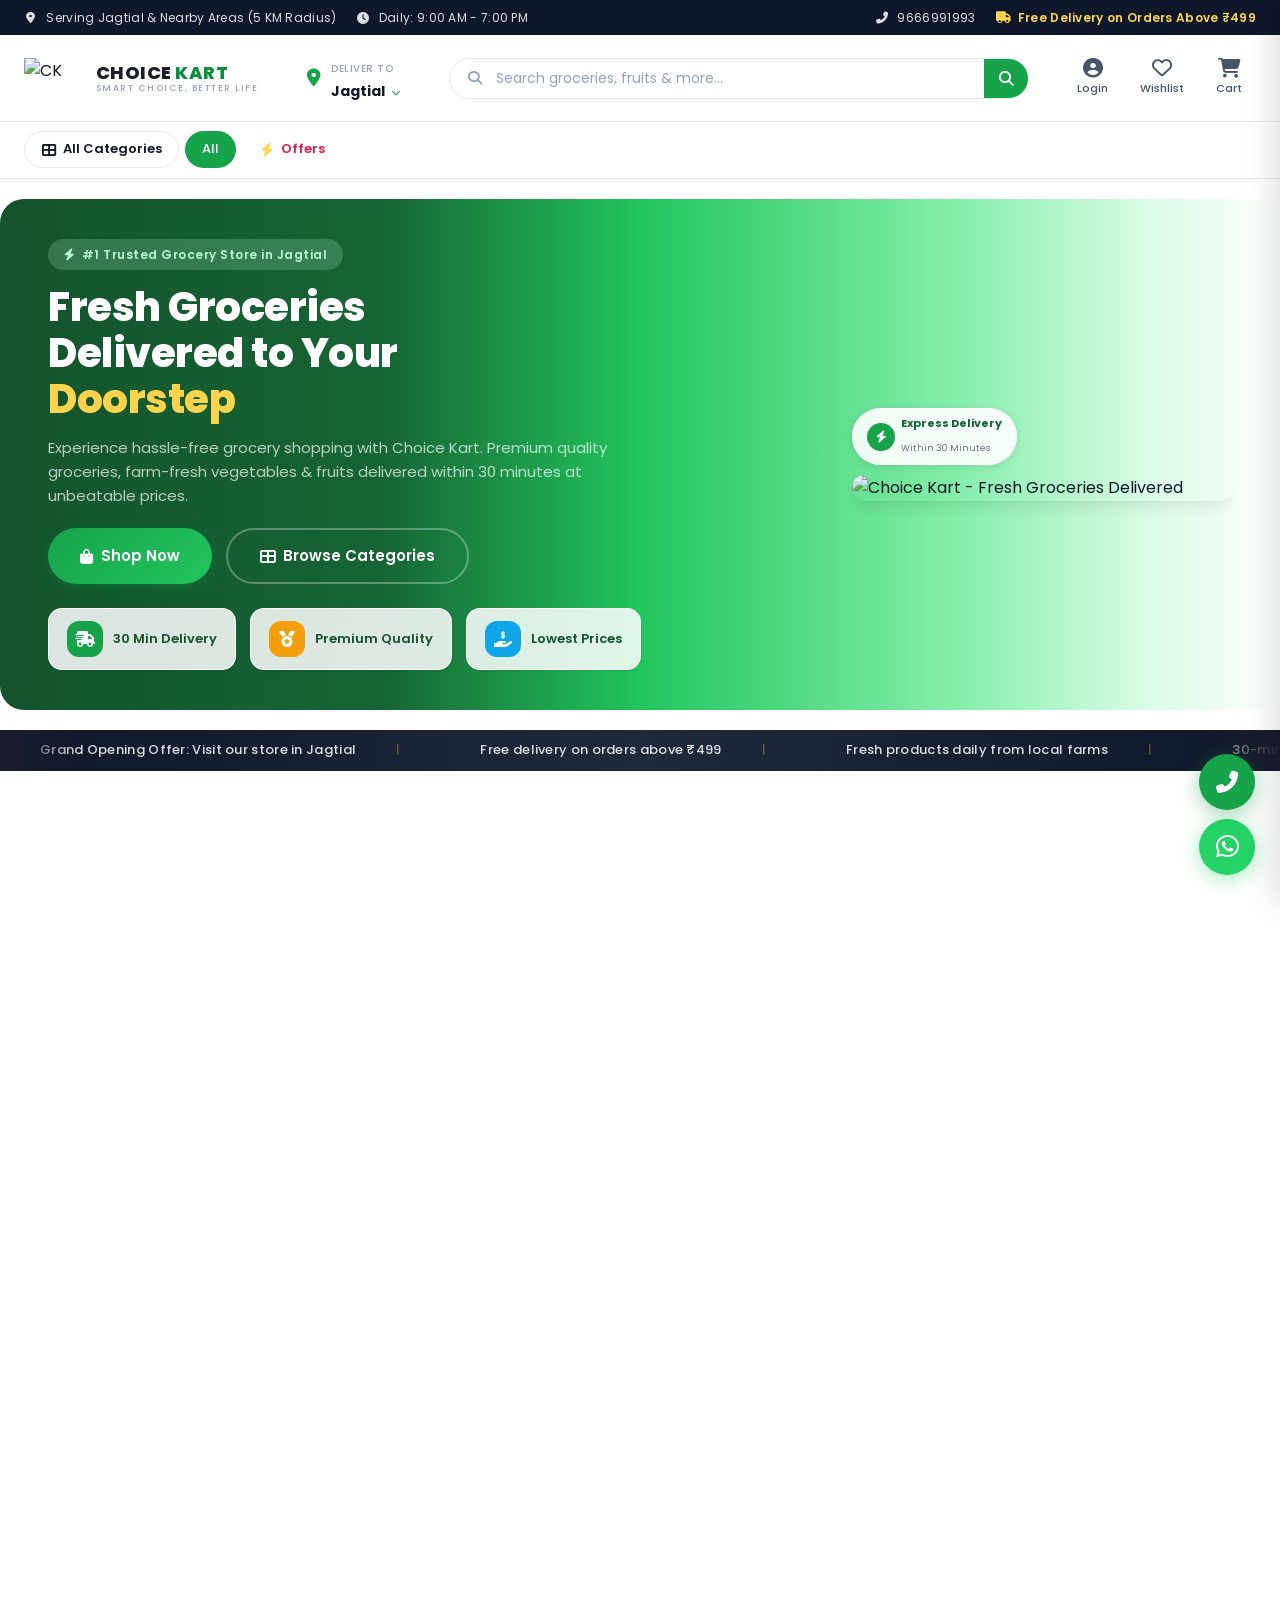
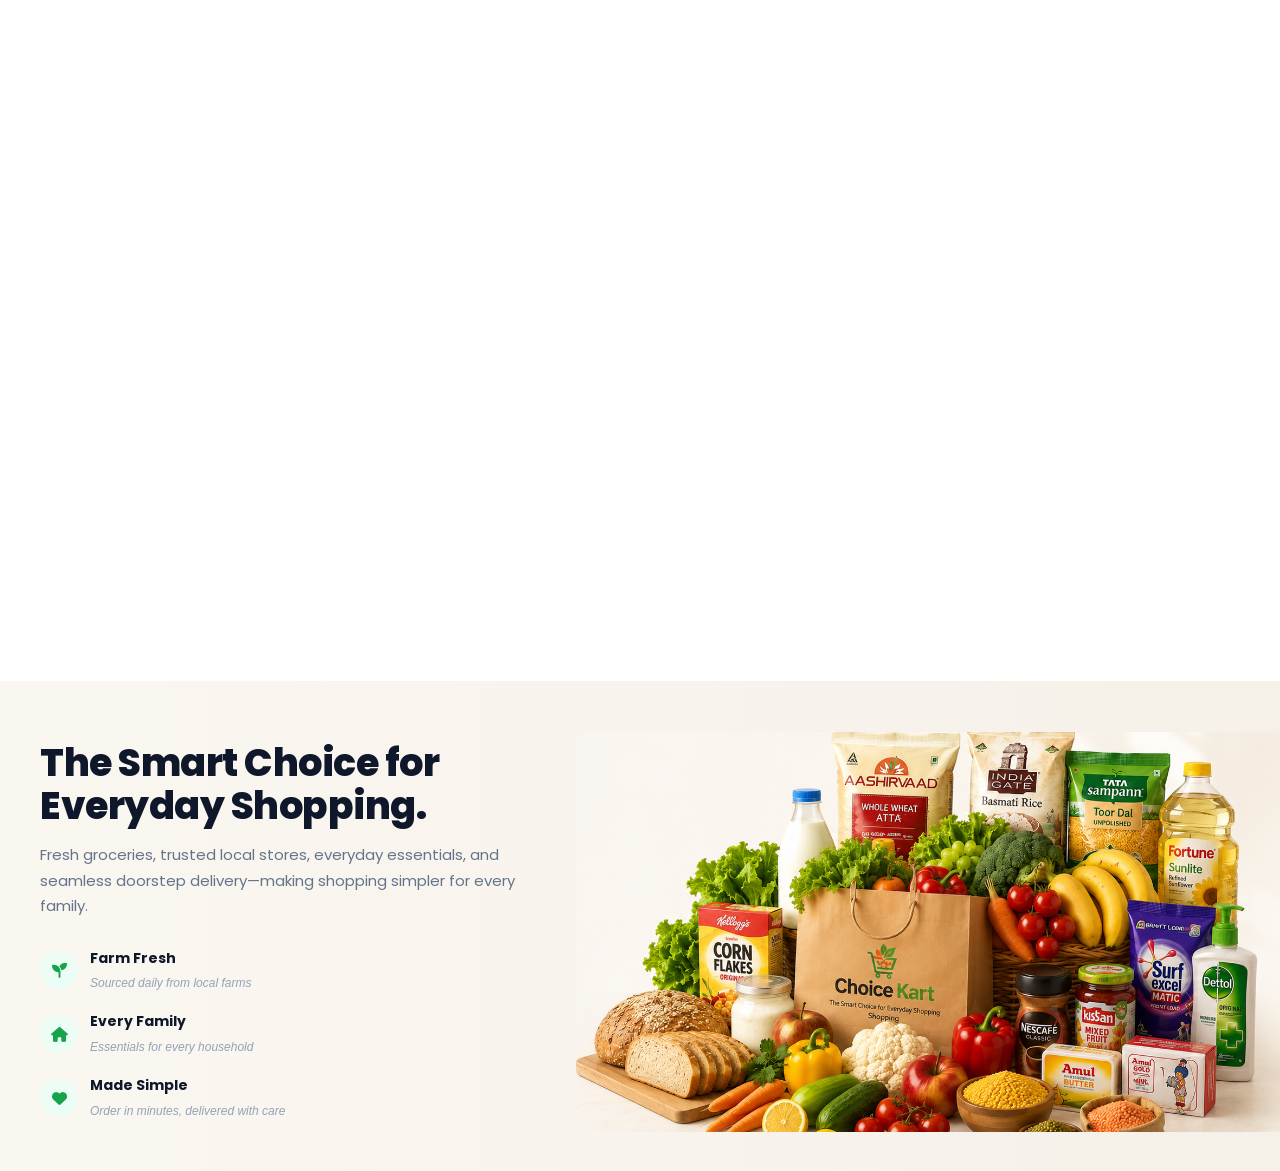
==== commit 638fc253: "Website redesign: hero banner, mega menu, mobile fixes, live search - Hero banner: leaf green gradie" ====
--- a/index.html
+++ b/index.html
@@ -75,9 +75,6 @@
             </form>
 
             <div class="header-actions">
-                <button class="mobile-menu-btn" id="mobile-menu-btn">
-                    <i class="fas fa-bars"></i>
-                </button>
                 <a href="#" class="header-action" id="authHeaderBtn" onclick="openLoginModal(); return false;">
                     <i class="fas fa-user-circle"></i>
                     <span>Login</span>
@@ -98,12 +95,28 @@
     <!-- ===== CATEGORY NAV ===== -->
     <nav class="category-nav">
         <div class="container" id="category-nav-container">
-            <a href="#" class="all-categories"><i class="fas fa-th-large"></i> All Categories</a>
+            <a href="#" class="all-categories" id="all-categories-btn"><i class="fas fa-th-large"></i> All Categories</a>
             <a href="#" class="active" onclick="filterByCategory('all', this); return false;">All</a>
             <!-- Categories loaded dynamically from Supabase -->
             <a href="#" class="offers-link"><i class="fas fa-bolt"></i> Offers</a>
         </div>
+        <!-- Mega Menu Dropdown -->
+        <div class="mega-menu" id="mega-menu">
+            <div class="mega-menu-inner">
+                <div class="mega-menu-left" id="mega-menu-cats"></div>
+                <div class="mega-menu-right" id="mega-menu-subcats">
+                    <div class="mega-menu-placeholder">Hover over a category to see subcategories</div>
+                </div>
+            </div>
+        </div>
     </nav>
+
+    <!-- Subcategory strip (shown when a category is selected) -->
+    <div class="subcategory-bar" id="subcategory-bar" style="display:none;">
+        <div class="container">
+            <div class="subcategory-strip" id="subcategory-strip"></div>
+        </div>
+    </div>
 
     <!-- ===== HERO BANNER (Dynamic from Supabase) ===== -->
     <section class="hero" id="hero-section">
@@ -176,62 +189,6 @@
         </div>
     </div>
 
-    <!-- ===== TRUST BADGES / STATS ===== -->
-    <section class="trust-section fade-in-up">
-        <div class="container">
-            <div class="trust-badges-grid">
-                <div class="trust-badge">
-                    <div class="trust-icon green"><i class="fas fa-boxes"></i></div>
-                    <div class="counter-value" data-target="1000">0</div>
-                    <div class="counter-label">Products Available</div>
-                </div>
-                <div class="trust-badge">
-                    <div class="trust-icon blue"><i class="fas fa-shipping-fast"></i></div>
-                    <div class="counter-value" data-target="30" data-suffix=" Min">0</div>
-                    <div class="counter-label">Same Day Delivery</div>
-                </div>
-                <div class="trust-badge">
-                    <div class="trust-icon purple"><i class="fas fa-certificate"></i></div>
-                    <div class="counter-value" data-target="100" data-suffix="%">0</div>
-                    <div class="counter-label">Fresh Guarantee</div>
-                </div>
-            </div>
-        </div>
-    </section>
-
-    <!-- ===== OFFERS SECTION ===== -->
-    <section class="section fade-in-up">
-        <div class="container">
-            <div class="section-header">
-                <h2><i class="fas fa-fire" style="color:#E53935;"></i> Exclusive Deals &amp; Offers</h2>
-                <a href="#" class="view-all">View All Offers <i class="fas fa-arrow-right"></i></a>
-            </div>
-            <div class="offers-grid" id="offers-grid">
-                <!-- Loaded dynamically from admin offers table -->
-                <div class="skeleton-card"><div class="skeleton-img"></div><div class="skeleton-line w60"></div></div>
-                <div class="skeleton-card"><div class="skeleton-img"></div><div class="skeleton-line w60"></div></div>
-                <div class="skeleton-card"><div class="skeleton-img"></div><div class="skeleton-line w60"></div></div>
-            </div>
-        </div>
-    </section>
-
-    <!-- ===== SHOP BY CATEGORY ===== -->
-    <section class="section section-white fade-in-up" id="categories-section">
-        <div class="container">
-            <div class="section-header">
-                <h2>Shop by Category</h2>
-                <a href="#" class="view-all">View All <i class="fas fa-arrow-right"></i></a>
-            </div>
-            <div class="categories-grid" id="categories-grid">
-                <!-- Categories loaded dynamically from Supabase -->
-                <div class="skeleton-card"><div class="skeleton-img"></div><div class="skeleton-line w60"></div></div>
-                <div class="skeleton-card"><div class="skeleton-img"></div><div class="skeleton-line w60"></div></div>
-                <div class="skeleton-card"><div class="skeleton-img"></div><div class="skeleton-line w60"></div></div>
-                <div class="skeleton-card"><div class="skeleton-img"></div><div class="skeleton-line w60"></div></div>
-            </div>
-        </div>
-    </section>
-
     <!-- ===== PRODUCTS SECTION ===== -->
     <section class="section fade-in-up" id="products-section">
         <div class="container">
@@ -246,6 +203,45 @@
                 <div class="skeleton-card"><div class="skeleton-img"></div><div class="skeleton-line w80"></div><div class="skeleton-line w60"></div><div class="skeleton-line w40"></div><div class="skeleton-btn"></div></div>
                 <div class="skeleton-card"><div class="skeleton-img"></div><div class="skeleton-line w80"></div><div class="skeleton-line w60"></div><div class="skeleton-line w40"></div><div class="skeleton-btn"></div></div>
                 <div class="skeleton-card"><div class="skeleton-img"></div><div class="skeleton-line w80"></div><div class="skeleton-line w60"></div><div class="skeleton-line w40"></div><div class="skeleton-btn"></div></div>
+            </div>
+        </div>
+    </section>
+
+    <!-- ===== OFFERS SECTION ===== -->
+    <section class="section fade-in-up" id="offers-section">
+        <div class="container">
+            <div class="section-header">
+                <h2><i class="fas fa-fire" style="color:#E53935;"></i> Exclusive Deals &amp; Offers</h2>
+                <a href="#" class="view-all">View All Offers <i class="fas fa-arrow-right"></i></a>
+            </div>
+            <div class="offers-grid" id="offers-grid">
+                <!-- Loaded dynamically from admin offers table -->
+                <div class="skeleton-card"><div class="skeleton-img"></div><div class="skeleton-line w60"></div></div>
+                <div class="skeleton-card"><div class="skeleton-img"></div><div class="skeleton-line w60"></div></div>
+                <div class="skeleton-card"><div class="skeleton-img"></div><div class="skeleton-line w60"></div></div>
+            </div>
+        </div>
+    </section>
+
+    <!-- ===== TRUST BADGES / STATS ===== -->
+    <section class="trust-section fade-in-up">
+        <div class="container">
+            <div class="trust-badges-grid">
+                <div class="trust-badge">
+                    <div class="trust-icon green"><i class="fas fa-boxes"></i></div>
+                    <div class="counter-value" data-target="1000">0</div>
+                    <div class="counter-label">Products Available</div>
+                </div>
+                <div class="trust-badge">
+                    <div class="trust-icon blue"><i class="fas fa-shipping-fast"></i></div>
+                    <div class="counter-value" data-target="30" data-suffix=" Min">0</div>
+                    <div class="counter-label">Same Day Delivery</div>
+                </div>
+                <div class="trust-badge">
+                    <div class="trust-icon purple"><i class="fas fa-certificate"></i></div>
+                    <div class="counter-value" data-target="100" data-suffix="%">0</div>
+                    <div class="counter-label">Fresh Guarantee</div>
+                </div>
             </div>
         </div>
     </section>
--- a/css/style.css
+++ b/css/style.css
@@ -360,8 +360,8 @@
 .category-nav .container {
     display: flex;
     align-items: center;
-    gap: 4px;
-    padding: 8px 24px;
+    gap: 6px;
+    padding: 10px 24px;
 }
 .category-nav a {
     color: var(--text-secondary);
@@ -403,10 +403,157 @@
     background: var(--accent-light);
 }
 
+/* ===== MEGA MENU ===== */
+.category-nav {
+    position: relative;
+}
+.mega-menu {
+    display: none;
+    position: absolute;
+    top: 100%;
+    left: 0;
+    right: 0;
+    z-index: 999;
+    background: white;
+    border: 1px solid var(--border);
+    border-top: 2px solid var(--primary);
+    box-shadow: 0 12px 40px rgba(0,0,0,0.12);
+    border-radius: 0 0 var(--radius-lg) var(--radius-lg);
+}
+.mega-menu.active {
+    display: block;
+}
+.mega-menu-inner {
+    display: flex;
+    max-width: 1320px;
+    margin: 0 auto;
+    min-height: 340px;
+}
+.mega-menu-left {
+    width: 280px;
+    min-width: 280px;
+    border-right: 1px solid var(--border);
+    padding: 12px 0;
+    overflow-y: auto;
+    max-height: 420px;
+    background: #FAFBFC;
+}
+.mega-cat-item {
+    display: flex;
+    align-items: center;
+    gap: 12px;
+    padding: 12px 20px;
+    font-size: 14px;
+    font-weight: 500;
+    color: var(--text-secondary);
+    cursor: pointer;
+    transition: all 0.15s ease;
+    border-left: 3px solid transparent;
+}
+.mega-cat-item:hover,
+.mega-cat-item.active {
+    background: white;
+    color: var(--primary);
+    border-left-color: var(--primary);
+}
+.mega-cat-item i:first-child {
+    width: 20px;
+    text-align: center;
+    font-size: 15px;
+}
+.mega-cat-item span {
+    flex: 1;
+}
+.mega-cat-arrow {
+    font-size: 10px;
+    color: var(--text-muted);
+    opacity: 0;
+    transition: opacity 0.15s;
+}
+.mega-cat-item:hover .mega-cat-arrow,
+.mega-cat-item.active .mega-cat-arrow {
+    opacity: 1;
+    color: var(--primary);
+}
+.mega-menu-right {
+    flex: 1;
+    padding: 20px 24px;
+    overflow-y: auto;
+    max-height: 420px;
+}
+.mega-menu-placeholder {
+    display: flex;
+    align-items: center;
+    justify-content: center;
+    height: 100%;
+    color: var(--text-muted);
+    font-size: 14px;
+}
+.mega-subcats-grid {
+    display: grid;
+    grid-template-columns: repeat(auto-fill, minmax(140px, 1fr));
+    gap: 12px;
+}
+.mega-subcat-item {
+    display: flex;
+    flex-direction: column;
+    align-items: center;
+    gap: 8px;
+    padding: 16px 10px;
+    border-radius: var(--radius);
+    background: var(--bg-light);
+    border: 1px solid transparent;
+    font-size: 13px;
+    font-weight: 500;
+    color: var(--text-secondary);
+    text-align: center;
+    transition: all 0.2s;
+    text-decoration: none;
+}
+.mega-subcat-item:hover {
+    border-color: var(--primary);
+    color: var(--primary);
+    background: var(--primary-light);
+    transform: translateY(-2px);
+    box-shadow: var(--shadow);
+}
+.mega-subcat-item img {
+    width: 48px;
+    height: 48px;
+    object-fit: contain;
+    border-radius: 8px;
+}
+.mega-subcat-item i {
+    font-size: 24px;
+    color: var(--primary);
+}
+
+@media (max-width: 768px) {
+    .mega-menu-inner {
+        flex-direction: column;
+        min-height: auto;
+        max-height: 70vh;
+    }
+    .mega-menu-left {
+        width: 100%;
+        min-width: auto;
+        border-right: none;
+        border-bottom: 1px solid var(--border);
+        max-height: 200px;
+    }
+    .mega-menu-right {
+        max-height: 250px;
+    }
+    .mega-subcats-grid {
+        grid-template-columns: repeat(3, 1fr);
+        gap: 8px;
+    }
+}
+
 /* ===== HERO BANNER ===== */
 .hero {
-    background: linear-gradient(135deg, #F5FAF6 0%, #F8FBF8 40%, #EFF5ED 100%);
-    padding: 0;
+    background: #FFFFFF;
+    padding: 20px 0;
     position: relative;
     overflow: hidden;
     z-index: 1;
@@ -419,29 +566,79 @@
 }
 .banner-slide {
     display: none;
-    padding: 50px 0;
+    padding: 0;
 }
 .banner-slide.active {
     display: block;
     animation: bannerFadeIn 0.8s ease forwards;
 }
-@keyframes bannerFadeIn {
-    from { opacity: 0; }
-    to { opacity: 1; }
-}
+/* Default hero slide gets dark rounded card */
+.banner-slide#default-hero {
+    padding: 0;
+}
+.banner-slide#default-hero > .container {
+    background: linear-gradient(to right, #14532D 0%, #166534 30%, #22C55E 50%, #86EFAC 75%, #DCFCE7 90%, #FFFFFF 100%);
+    border-radius: 24px;
+    padding: 40px 48px;
+    overflow: hidden;
+    position: relative;
+}
+.banner-slide#default-hero .hero-content h1 {
+    color: #FFFFFF;
+}
+.banner-slide#default-hero .hero-content h1 .text-green { color: #FFFFFF; }
+.banner-slide#default-hero .hero-content h1 .text-orange { color: #FCD34D; }
+.banner-slide#default-hero .hero-content p {
+    color: rgba(255,255,255,0.7);
+}
+.banner-slide#default-hero .hero-badge {
+    background: rgba(187,247,208,0.2);
+    color: #BBF7D0;
+}
+.banner-slide#default-hero .hero-feature {
+    background: rgba(255,255,255,0.85);
+    color: #14532D;
+    backdrop-filter: blur(8px);
+    border: 1px solid rgba(255,255,255,0.9);
+    font-weight: 600;
+}
+.banner-slide#default-hero .hero-feature .feature-icon.green { background: #16A34A; color: #fff; }
+.banner-slide#default-hero .hero-feature .feature-icon.orange { background: #F59E0B; color: #fff; }
+.banner-slide#default-hero .hero-feature .feature-icon.blue { background: #0EA5E9; color: #fff; }
+.banner-slide#default-hero .btn-outline {
+    background: transparent;
+    border-color: rgba(255,255,255,0.3);
+    color: white;
+}
+.banner-slide#default-hero .btn-outline:hover {
+    background: rgba(255,255,255,0.1);
+}
+.banner-slide#default-hero .hero-stats {
+    background: rgba(255,255,255,0.9);
+    border: 1px solid rgba(255,255,255,0.95);
+    box-shadow: 0 2px 8px rgba(0,0,0,0.1);
+}
+.banner-slide#default-hero .hero-stats .stat-text strong { color: #166534; }
+.banner-slide#default-hero .hero-stats .stat-text small { color: #6B7280; }
+.banner-slide#default-hero .hero-stats .stat-icon { background: #16A34A; }
 .banner-slide.image-banner {
     padding: 0;
     min-height: 200px;
 }
-.banner-slide.image-banner a {
+.banner-slide.image-banner a,
+.banner-slide.image-banner .image-banner-wrap {
     display: block;
     width: 100%;
+    max-width: 1320px;
+    margin: 0 auto;
+    padding: 0 24px;
 }
 .banner-slide.image-banner img {
     width: 100%;
     height: auto;
     max-height: 480px;
     display: block;
+    border-radius: 24px;
 }
 @keyframes bannerFadeIn {
     from { opacity: 0; transform: scale(1.02); }
@@ -471,14 +668,7 @@
 }
 
 .hero::before {
-    content: '';
-    position: absolute;
-    top: -50%;
-    right: -10%;
-    width: 600px;
-    height: 600px;
-    background: radial-gradient(circle, rgba(10,143,63,0.04) 0%, transparent 70%);
-    border-radius: 50%;
+    display: none;
 }
 
 .hero .container {
@@ -505,16 +695,16 @@
     border-radius: var(--radius-full);
     font-size: 12px;
     font-weight: 600;
-    margin-bottom: 20px;
+    margin-bottom: 14px;
     letter-spacing: 0.5px;
 }
 
 .hero-content h1 {
-    font-size: 46px;
+    font-size: 40px;
     font-weight: 800;
     color: var(--text-primary);
     line-height: 1.15;
-    margin-bottom: 18px;
+    margin-bottom: 14px;
     letter-spacing: -0.5px;
 }
 
@@ -522,16 +712,16 @@
 .hero-content h1 .text-orange { color: var(--accent); }
 
 .hero-content p {
-    font-size: 17px;
+    font-size: 15px;
     color: var(--text-secondary);
-    margin-bottom: 30px;
-    line-height: 1.7;
+    margin-bottom: 20px;
+    line-height: 1.6;
 }
 
 .hero-buttons {
     display: flex;
     gap: 14px;
-    margin-bottom: 35px;
+    margin-bottom: 24px;
 }
 
 .btn-primary {
@@ -613,7 +803,7 @@
 .feature-icon.blue { background: #E3F2FD; color: #1565C0; }
 
 .hero-image {
-    flex: 0 0 480px;
+    flex: 0 0 380px;
     position: relative;
 }
 
@@ -811,7 +1001,22 @@
 }
 
 @media (max-width: 768px) {
-    .offers-grid { grid-template-columns: 1fr !important; }
+    .offers-grid {
+        display: flex !important;
+        overflow-x: auto;
+        -webkit-overflow-scrolling: touch;
+        scrollbar-width: none;
+        gap: 12px;
+        padding-bottom: 8px;
+        scroll-snap-type: x mandatory;
+    }
+    .offers-grid::-webkit-scrollbar { display: none; }
+    .offers-grid > * {
+        min-width: 280px;
+        max-width: 300px;
+        flex-shrink: 0;
+        scroll-snap-align: start;
+    }
     .offer-card-v2 { min-height: 160px; padding: 20px; }
     .offer-card-v2 h3 { font-size: 18px; }
     .oc-visual { flex: 0 0 90px; height: 100px; }
@@ -990,21 +1195,74 @@
     font-weight: 400;
 }
 
-.subcategory-tags {
-    display: flex;
-    flex-wrap: wrap;
-    gap: 4px;
-    justify-content: center;
-    margin-top: 6px;
-}
-
-.sub-tag {
-    font-size: 9px;
-    padding: 2px 8px;
+/* Subcategory bar below category nav */
+.subcategory-bar {
+    background: white;
+    border-bottom: 1px solid var(--border);
+    padding: 10px 0;
+    animation: subBarSlide 0.25s ease;
+    box-shadow: 0 2px 8px rgba(0,0,0,0.04);
+}
+@keyframes subBarSlide {
+    from { opacity: 0; transform: translateY(-6px); }
+    to { opacity: 1; transform: translateY(0); }
+}
+
+/* Subcategory horizontal strip */
+.subcategory-strip {
+    display: flex;
+    gap: 10px;
+    overflow-x: auto;
+    -webkit-overflow-scrolling: touch;
+    scrollbar-width: none;
+    padding: 2px 0;
+    align-items: center;
+}
+.subcategory-strip::-webkit-scrollbar { display: none; }
+
+.sub-strip-label {
+    flex-shrink: 0;
+    font-size: 13px;
+    font-weight: 600;
+    color: var(--text-primary);
+    padding-right: 6px;
+    white-space: nowrap;
+}
+.sub-strip-label i {
+    color: var(--primary);
+    margin-right: 4px;
+    font-size: 11px;
+}
+
+.sub-strip-item {
+    flex-shrink: 0;
+    padding: 8px 20px;
+    border-radius: var(--radius-full);
+    font-size: 13px;
+    font-weight: 500;
+    color: var(--text-secondary);
+    background: var(--bg-light);
+    border: 1.5px solid var(--border);
+    cursor: pointer;
+    transition: var(--transition);
+    white-space: nowrap;
+    box-shadow: var(--shadow-sm);
+}
+
+.sub-strip-item:hover {
+    border-color: var(--primary);
+    color: var(--primary);
     background: var(--primary-light);
-    color: var(--primary);
-    border-radius: 20px;
-    font-weight: 500;
+    box-shadow: var(--shadow);
+    transform: translateY(-1px);
+}
+
+.sub-strip-item.active {
+    background: var(--primary-gradient);
+    color: white;
+    border-color: var(--primary);
+    box-shadow: 0 2px 10px rgba(22,163,74,0.25);
+    font-weight: 600;
 }
 
 /* ===== PRODUCTS SECTION ===== */
@@ -1111,9 +1369,10 @@
 
 .product-price-row {
     display: flex;
-    align-items: center;
+    align-items: flex-end;
     justify-content: space-between;
     margin-top: auto;
+    padding-top: 8px;
 }
 
 .product-price {
@@ -1134,19 +1393,24 @@
     text-decoration: line-through;
 }
 
-/* Compact ADD button (Zepto-style) */
+/* Compact ADD button — "+" icon style */
 .add-btn {
-    padding: 6px 20px;
+    width: 32px;
+    height: 32px;
+    padding: 0;
+    display: flex;
+    align-items: center;
+    justify-content: center;
     background: white;
     color: var(--primary);
     border: 1.5px solid var(--primary);
     border-radius: 8px;
-    font-size: 13px;
+    font-size: 15px;
     font-weight: 700;
     cursor: pointer;
     transition: var(--transition);
     font-family: inherit;
-    letter-spacing: 0.5px;
+    flex-shrink: 0;
 }
 
 .add-btn:hover {
@@ -1163,7 +1427,7 @@
     border-radius: 8px;
     overflow: hidden;
     margin-top: auto;
-    max-width: 100px;
+    max-width: 96px;
     margin-left: auto;
 }
 
@@ -2126,7 +2390,7 @@
 
 /* ===== FOOTER ===== */
 .footer {
-    background: #111827;
+    background: #000000;
     color: rgba(255,255,255,0.8);
     padding: 60px 0 0;
 }
@@ -2685,26 +2949,39 @@
 
 @media (max-width: 768px) {
     .top-bar { display: none; }
-    .mobile-menu-btn { display: block; }
-    .header .container { flex-wrap: wrap; gap: 10px; padding: 10px 16px; }
+    .mobile-menu-btn { display: none; }
+    .header .container { flex-wrap: wrap; gap: 8px; padding: 10px 16px; align-items: center; }
     .deliver-to { display: none; }
     .ck-icon { height: 38px; }
     .brand-text { gap: 0; flex: 1; }
     .brand-text .bt-name { font-size: 16px; letter-spacing: 0.3px; white-space: nowrap; }
     .brand-text .bt-tag { font-size: 7px; letter-spacing: 1px; white-space: nowrap; }
     .search-bar { order: 3; width: 100%; flex: 0 0 100%; box-sizing: border-box; }
-    .header-actions { gap: 2px; }
+    .mobile-menu-btn { display: none !important; }
+    .header-actions {
+        display: flex;
+        gap: 2px;
+        flex-shrink: 0;
+    }
+    .header-action {
+        padding: 6px 8px;
+    }
     .header-action span:not(.badge) { display: none; }
-    .header-action { padding: 8px 10px; }
-
-    .category-nav .container { overflow-x: auto; -webkit-overflow-scrolling: touch; padding: 8px 16px; }
+    .header-action i { font-size: 18px; margin-bottom: 0; }
+
+    .category-nav .container { overflow-x: auto; -webkit-overflow-scrolling: touch; padding: 8px 16px; scroll-snap-type: x proximity; }
+    .category-nav a { scroll-snap-align: start; }
     .category-nav a { padding: 6px 12px; font-size: 12px; }
 
-    .hero { padding: 35px 0; }
-    .hero .container { flex-direction: column; text-align: center; }
-    .hero-content h1 { font-size: 30px; }
+    .hero { padding: 12px 0; }
+    .hero .container { flex-direction: column; text-align: center; padding: 0 16px; }
+    .hero-content h1 { font-size: 28px; }
     .hero-content { max-width: 100%; }
     .hero-image { flex: 0 0 auto; max-width: 220px; }
+    .banner-slide#default-hero > .container { padding: 36px 20px 28px; border-radius: 18px; background: linear-gradient(to bottom, #14532D 0%, #166534 35%, #22C55E 55%, #86EFAC 78%, #DCFCE7 92%, #FFFFFF 100%); }
+    .banner-slide.image-banner a,
+    .banner-slide.image-banner .image-banner-wrap { padding: 0 16px; }
+    .banner-slide.image-banner img { border-radius: 18px; }
     .hero-features {
         flex-wrap: nowrap;
         overflow-x: auto;
@@ -2712,6 +2989,7 @@
         scrollbar-width: none;
         padding-bottom: 4px;
         gap: 10px;
+        scroll-snap-type: x mandatory;
     }
     .hero-features::-webkit-scrollbar { display: none; }
     .hero-feature {
@@ -2720,13 +2998,12 @@
         flex-shrink: 0;
         padding: 10px 14px;
         font-size: 12px;
+        scroll-snap-align: start;
     }
     .hero-buttons { justify-content: center; }
     .hero-stats .stat-icon { width: 22px; height: 22px; font-size: 10px; }
     .hero-stats .stat-text strong { font-size: 10px; }
     .hero-stats .stat-text small { font-size: 8px; }
-
-    .offers-grid { grid-template-columns: 1fr; }
 
     .trust-badges-grid {
         display: flex !important;
@@ -2736,6 +3013,7 @@
         scrollbar-width: none;
         gap: 12px;
         padding-bottom: 8px;
+        scroll-snap-type: x mandatory;
     }
     .trust-badges-grid::-webkit-scrollbar { display: none; }
     .trust-badge {
@@ -2743,6 +3021,7 @@
         max-width: 140px;
         flex-shrink: 0;
         padding: 20px 12px;
+        scroll-snap-align: start;
     }
     .trust-badge .counter-value { font-size: 24px; }
     .trust-badge .counter-label { font-size: 11px; }
